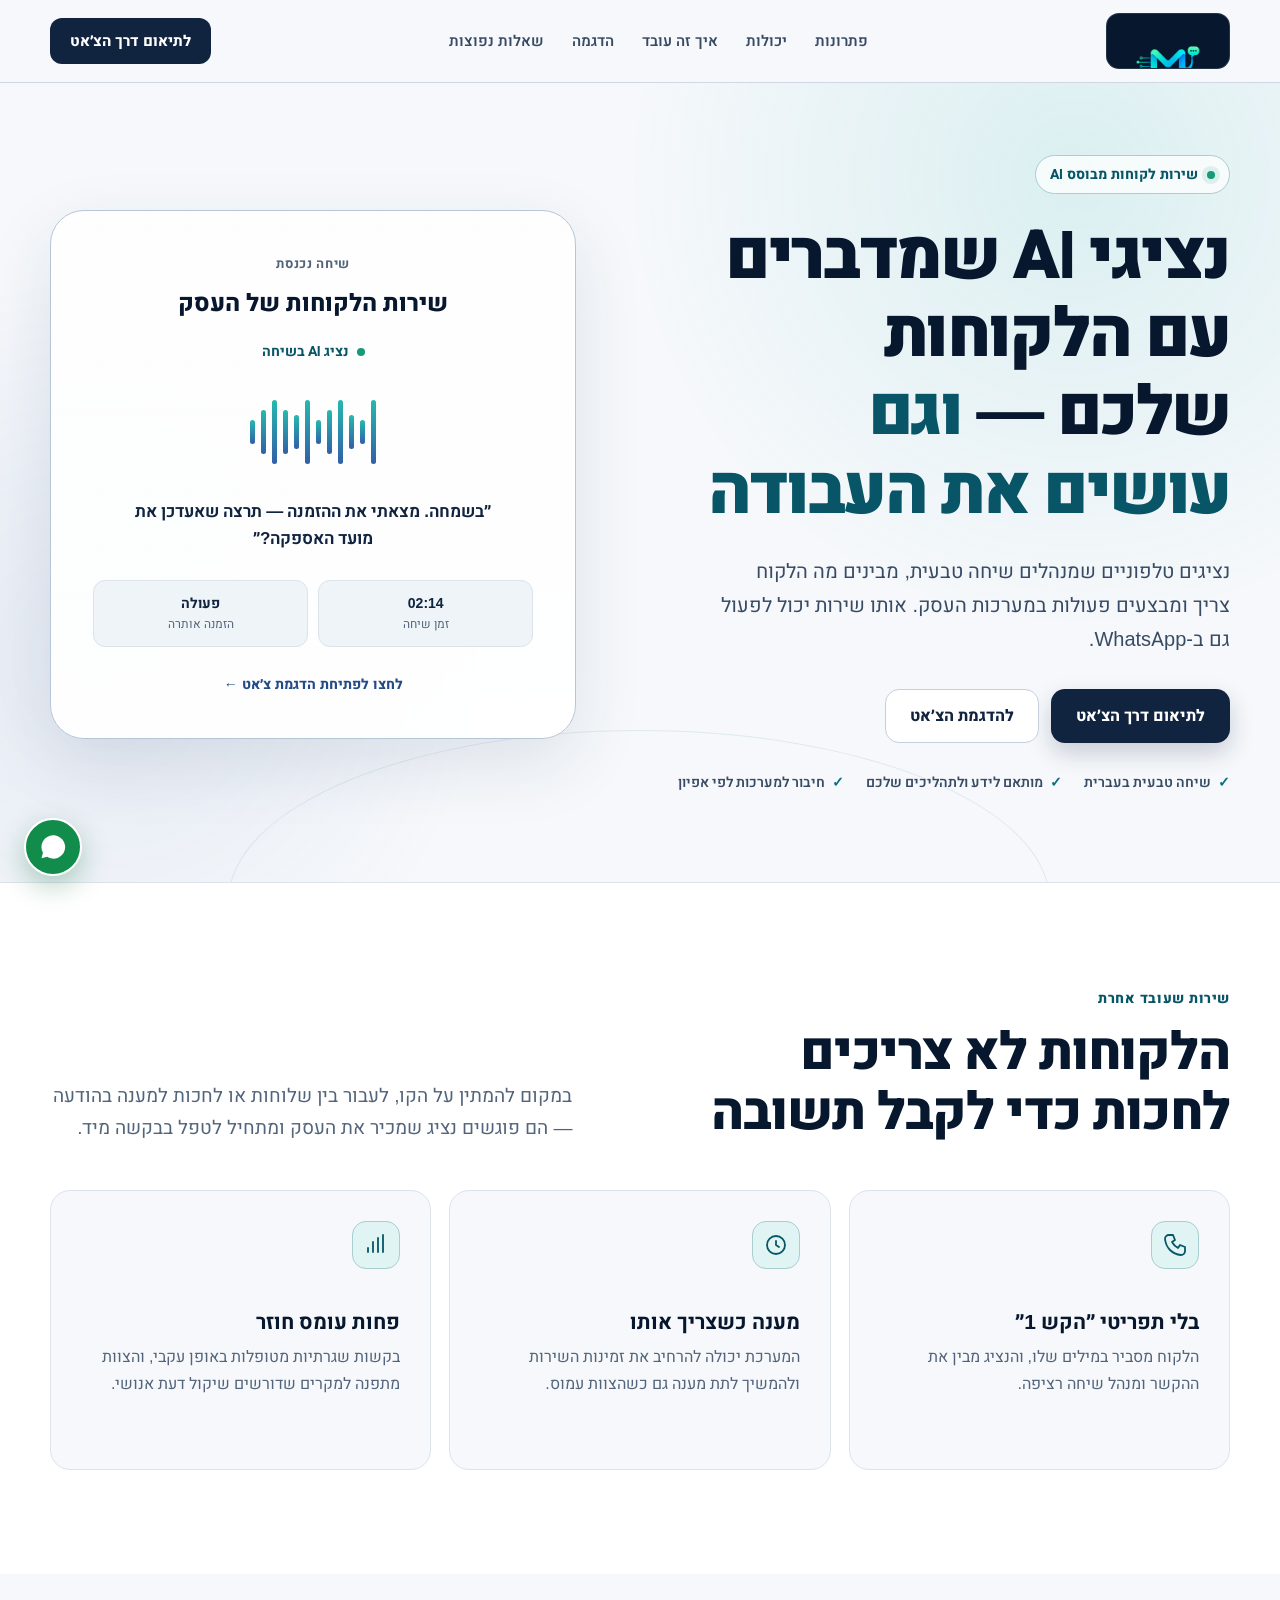
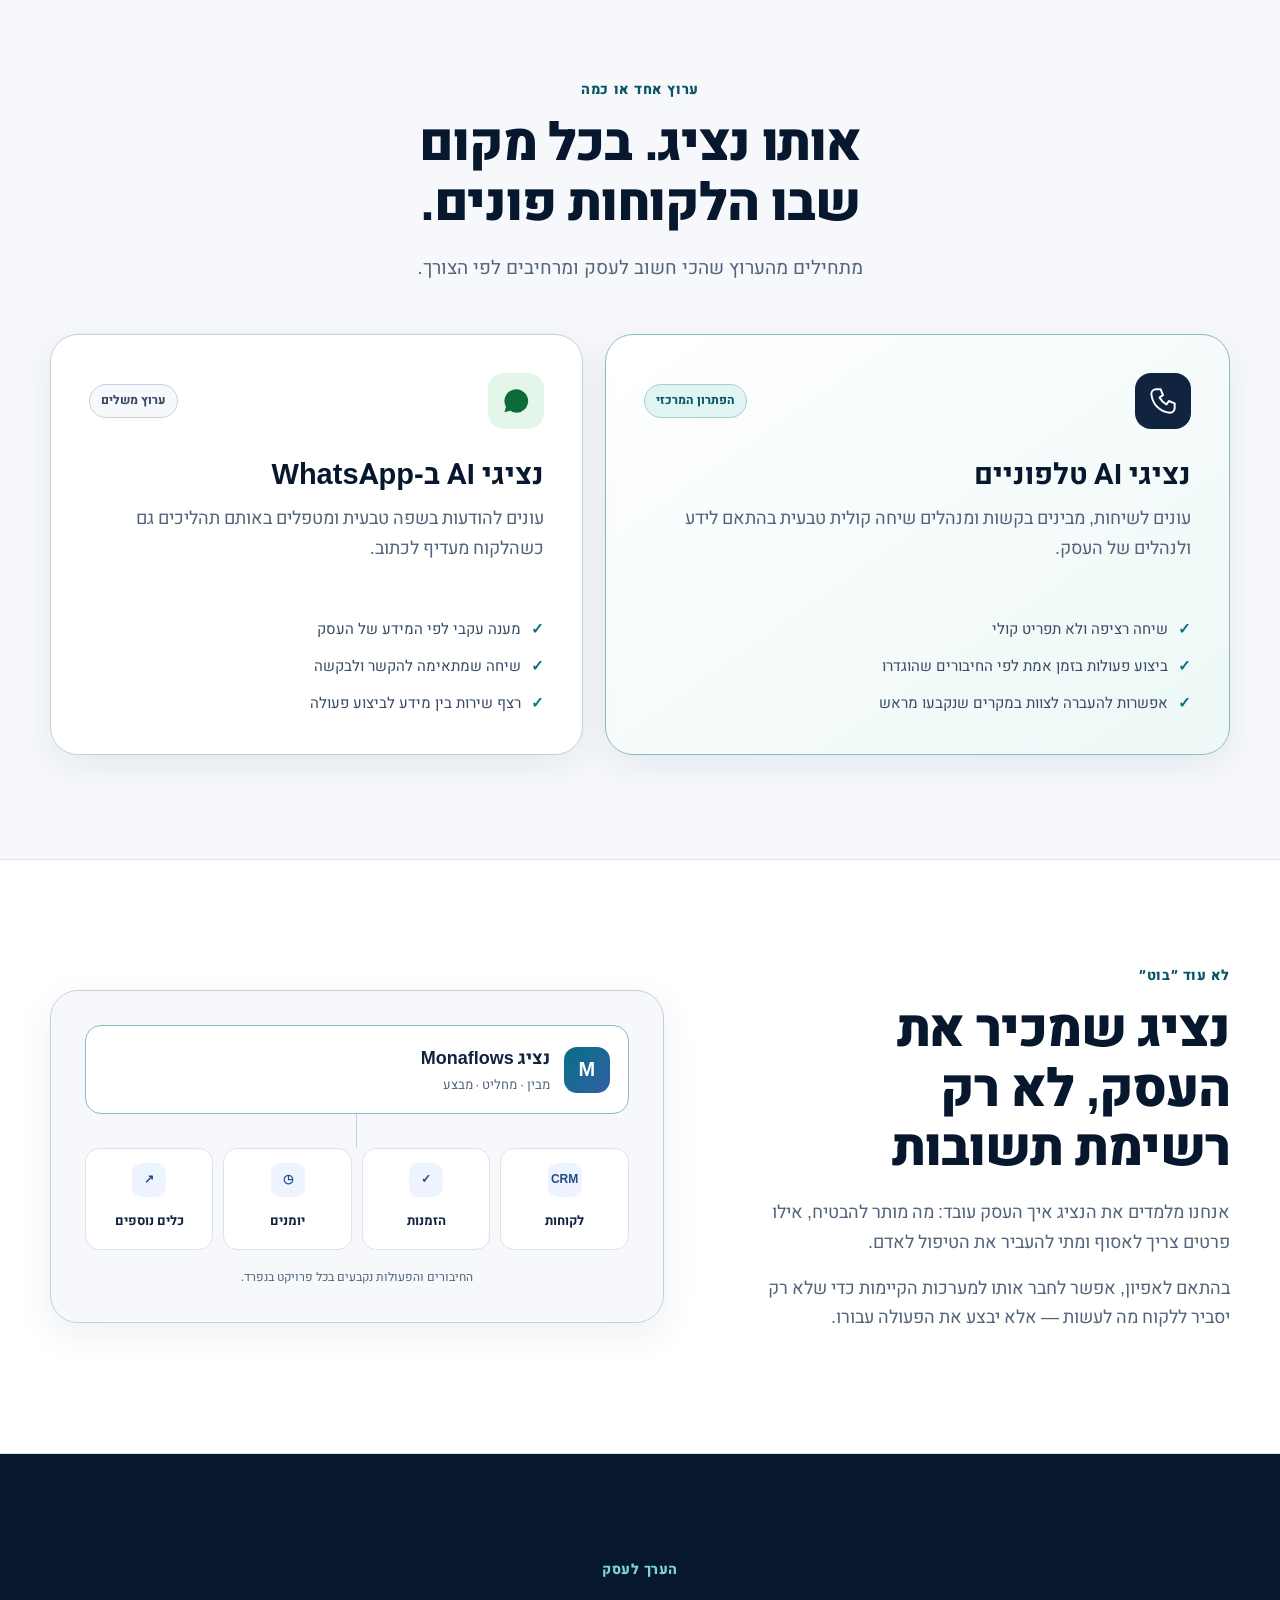
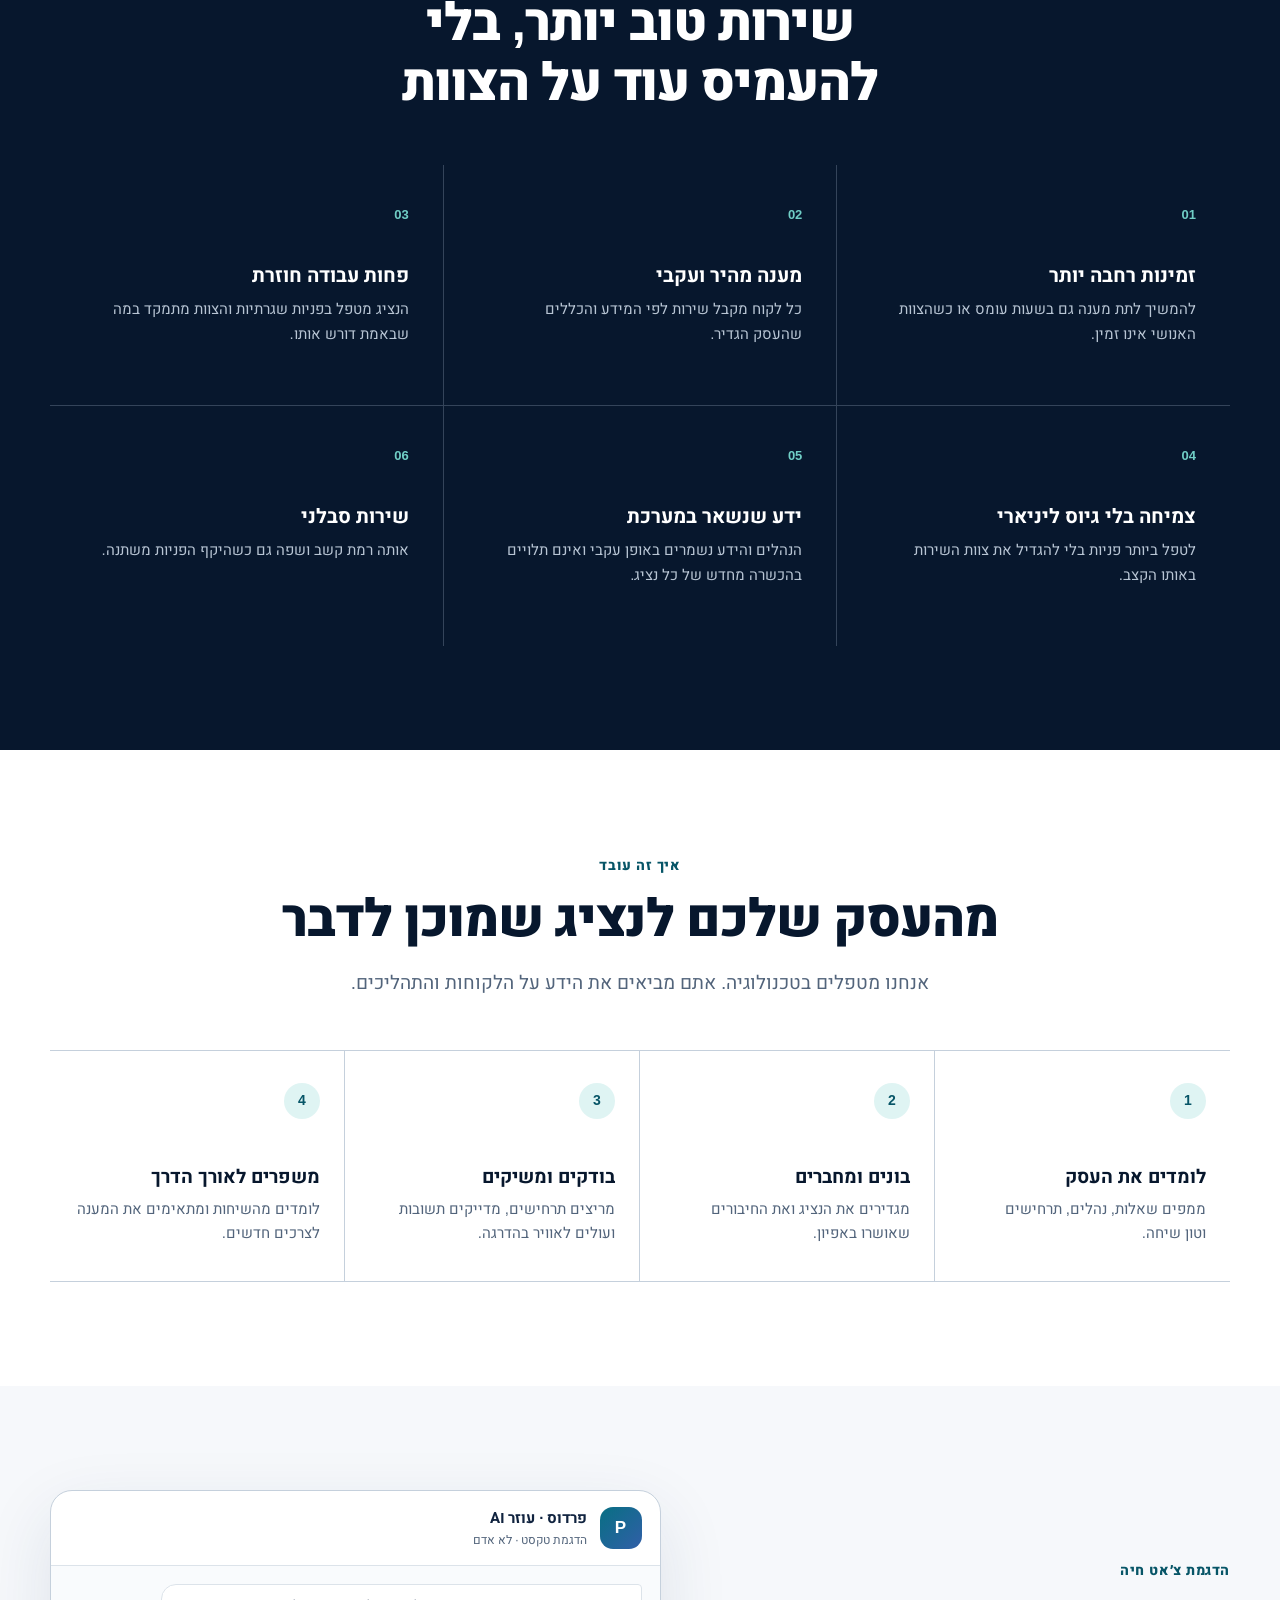
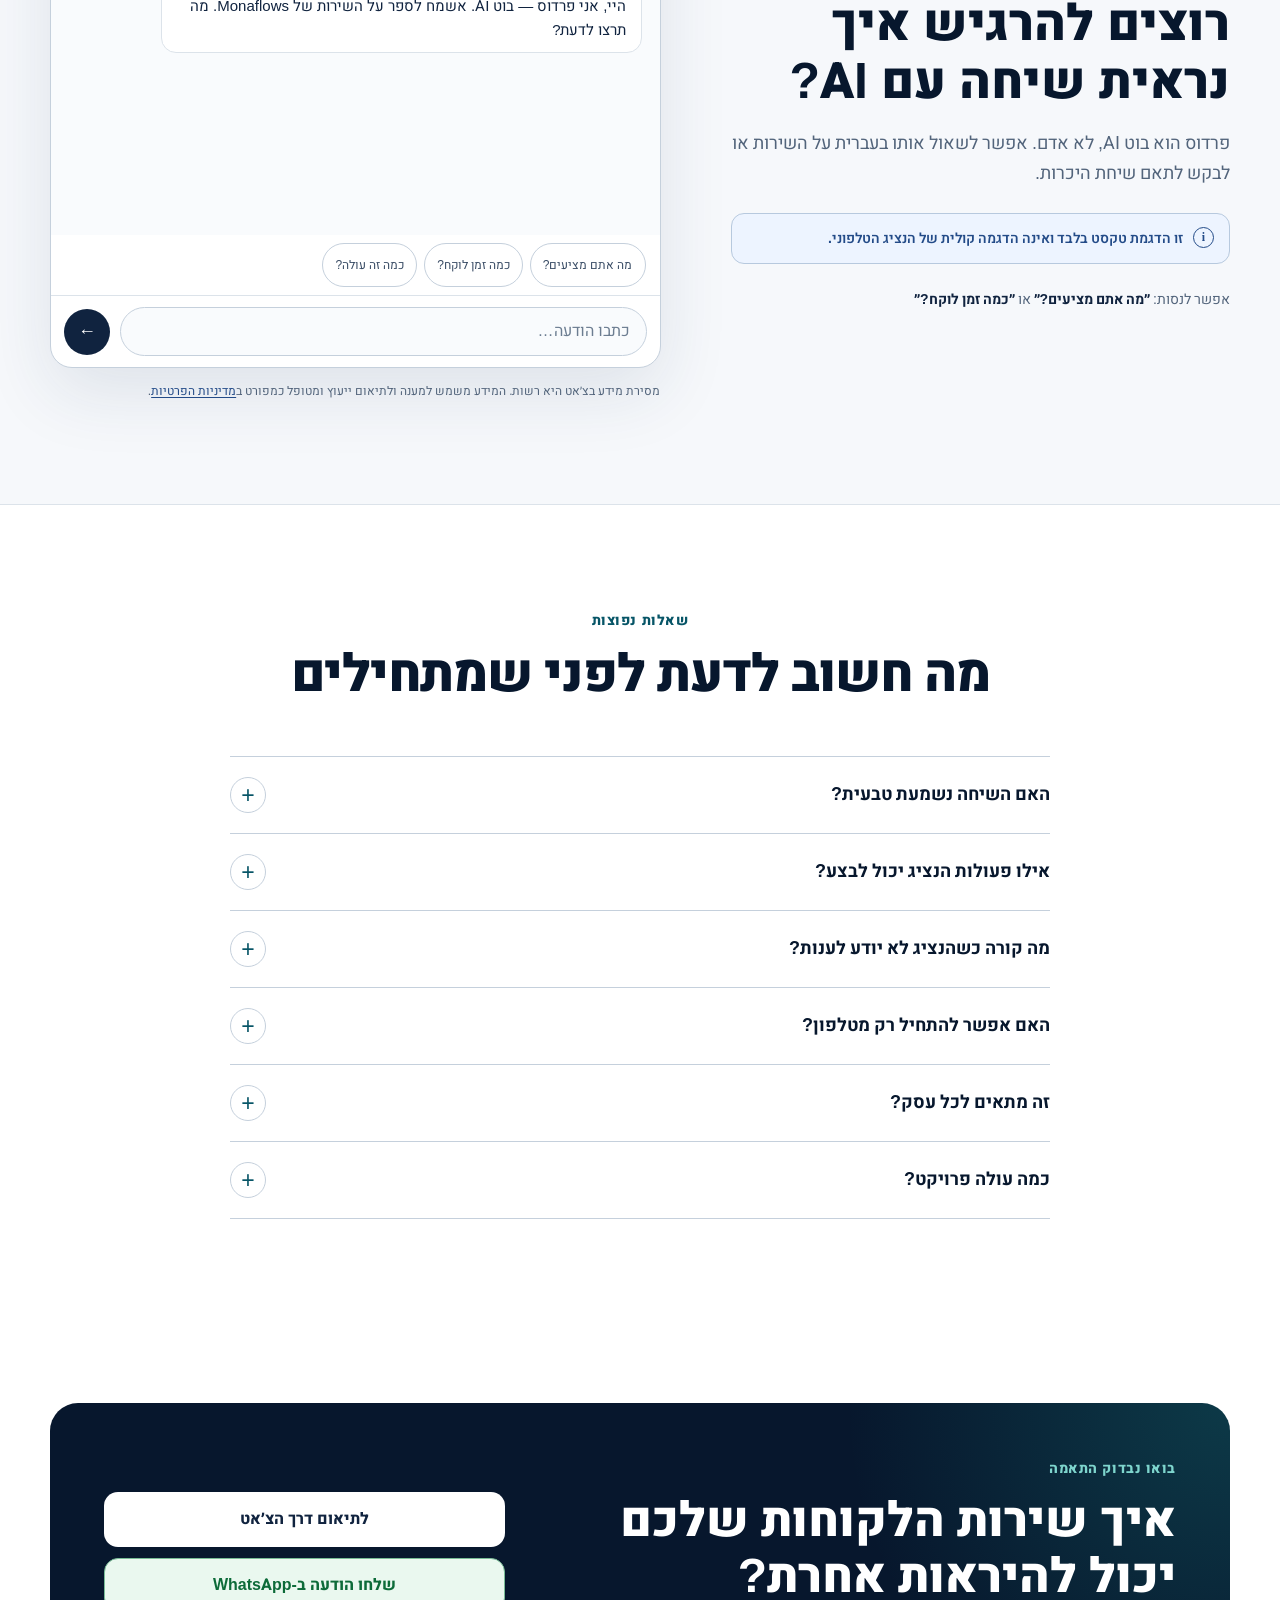
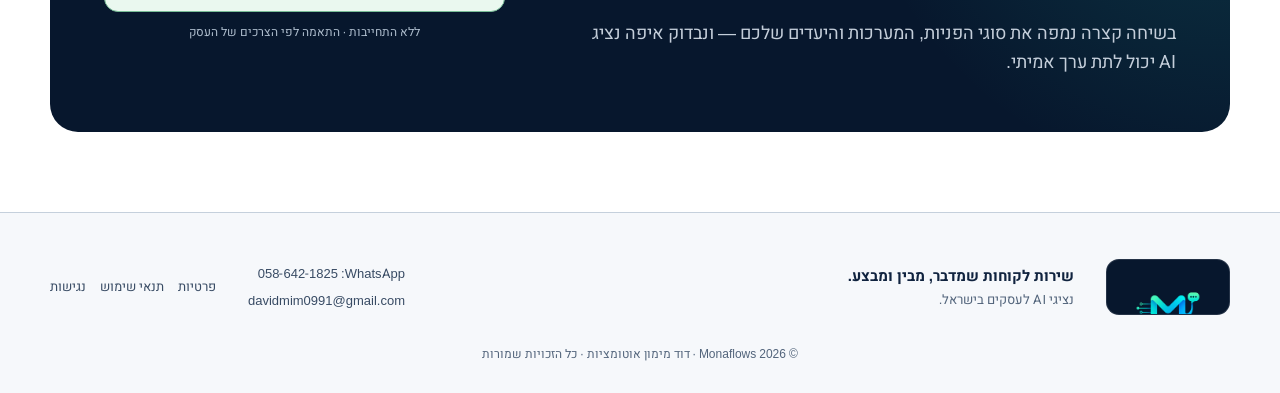
==== index.html @ ddf43577 "Require explicit chat submission for booking Co-authored-by: davidmim0991-source <davidmim0991-sourc" ====
<!DOCTYPE html>
<html lang="he" dir="rtl">
<head>
<meta charset="utf-8">
<meta name="viewport" content="width=device-width, initial-scale=1">
<title>Monaflows — נציגי שירות AI טלפוניים לעסקים</title>
<meta name="description" content="נציגי שירות AI שמנהלים שיחות טבעיות בטלפון וב‑WhatsApp, מכירים את העסק ויכולים לבצע פעולות במערכות שלו.">
<meta name="keywords" content="נציג AI טלפוני, שירות לקוחות AI, בינה מלאכותית לעסקים, אוטומציה טלפונית, WhatsApp, Monaflows">
<meta name="author" content="Monaflows">
<meta property="og:type" content="website">
<meta property="og:title" content="Monaflows · נציגי שירות AI טלפוניים">
<meta property="og:description" content="שירות לקוחות שמדבר, מבין ומבצע — בטלפון וב‑WhatsApp.">
<meta property="og:locale" content="he_IL">
<meta name="theme-color" content="#f6f8fb">
<link rel="icon" href="logo.png">
<link rel="stylesheet" href="site.css">
</head>
<body>
<a class="skip-link" href="#main">דילוג לתוכן הראשי</a>

<header class="site-header">
  <div class="wrap">
    <nav aria-label="ניווט ראשי">
      <a class="brand" href="#top" aria-label="Monaflows — עמוד הבית">
        <img class="logo" src="logo.png" alt="" width="64" height="64">
      </a>
      <div class="navlinks" id="navlinks">
        <a href="#channels">פתרונות</a>
        <a href="#capabilities">יכולות</a>
        <a href="#how">איך זה עובד</a>
        <a href="#demo">הדגמה</a>
        <a href="#faq">שאלות נפוצות</a>
      </div>
      <a class="header-cta" id="headerBookBtn" href="#demo">לתיאום דרך הצ׳אט</a>
      <button type="button" class="menu-btn" id="menuBtn" aria-expanded="false" aria-controls="navlinks" aria-label="פתיחת תפריט">
        <span aria-hidden="true"></span><span aria-hidden="true"></span><span aria-hidden="true"></span>
      </button>
    </nav>
  </div>
</header>

<main id="main" tabindex="-1">
  <section id="top" class="hero-section">
    <div class="wrap hero">
      <div class="hero-copy">
        <div class="eyebrow"><span class="status-dot" aria-hidden="true"></span> שירות לקוחות מבוסס AI</div>
        <h1>נציגי AI שמדברים עם הלקוחות שלכם — <span>וגם עושים את העבודה</span></h1>
        <p class="hero-lead">נציגים טלפוניים שמנהלים שיחה טבעית, מבינים מה הלקוח צריך ומבצעים פעולות במערכות העסק. אותו שירות יכול לפעול גם ב‑WhatsApp.</p>
        <div class="ctas">
          <a class="btn btn-primary" id="heroBookBtn" href="#demo">לתיאום דרך הצ׳אט</a>
          <a class="btn btn-secondary" href="#demo">להדגמת הצ׳אט</a>
        </div>
        <ul class="hero-points" aria-label="יתרונות מרכזיים">
          <li>שיחה טבעית בעברית</li>
          <li>מותאם לידע ולתהליכים שלכם</li>
          <li>חיבור למערכות לפי אפיון</li>
        </ul>
      </div>

      <button type="button" class="call-visual" id="heroChatMock" aria-haspopup="dialog" aria-controls="chatDialog">
        <span class="call-label">שיחה נכנסת</span>
        <span class="call-business">שירות הלקוחות של העסק</span>
        <span class="call-status"><i aria-hidden="true"></i> נציג AI בשיחה</span>
        <span class="waveform" aria-hidden="true">
          <i></i><i></i><i></i><i></i><i></i><i></i><i></i><i></i><i></i><i></i><i></i><i></i>
        </span>
        <span class="call-transcript">״בשמחה. מצאתי את ההזמנה — תרצה שאעדכן את מועד האספקה?״</span>
        <span class="call-meta">
          <span><b>02:14</b> זמן שיחה</span>
          <span><b>פעולה</b> הזמנה אותרה</span>
        </span>
        <span class="open-demo">לחצו לפתיחת הדגמת צ׳אט <span aria-hidden="true">←</span></span>
      </button>
    </div>
  </section>

  <section id="problem" class="section problem-section">
    <div class="wrap split-intro">
      <div>
        <p class="kicker">שירות שעובד אחרת</p>
        <h2>הלקוחות לא צריכים לחכות כדי לקבל תשובה</h2>
      </div>
      <p>במקום להמתין על הקו, לעבור בין שלוחות או לחכות למענה בהודעה — הם פוגשים נציג שמכיר את העסק ומתחיל לטפל בבקשה מיד.</p>
    </div>
    <div class="wrap problem-grid">
      <article class="problem-card">
        <span class="line-icon" aria-hidden="true">
          <svg viewBox="0 0 24 24"><path d="M6 2h4l2 5-3 2a15 15 0 0 0 6 6l2-3 5 2v4a4 4 0 0 1-4 4C9 21 3 15 2 6a4 4 0 0 1 4-4Z"/></svg>
        </span>
        <h3>בלי תפריטי ״הקש 1״</h3>
        <p>הלקוח מסביר במילים שלו, והנציג מבין את ההקשר ומנהל שיחה רציפה.</p>
      </article>
      <article class="problem-card">
        <span class="line-icon" aria-hidden="true">
          <svg viewBox="0 0 24 24"><path d="M12 8v4l3 2M21 12a9 9 0 1 1-9-9 9 9 0 0 1 9 9Z"/></svg>
        </span>
        <h3>מענה כשצריך אותו</h3>
        <p>המערכת יכולה להרחיב את זמינות השירות ולהמשיך לתת מענה גם כשהצוות עמוס.</p>
      </article>
      <article class="problem-card">
        <span class="line-icon" aria-hidden="true">
          <svg viewBox="0 0 24 24"><path d="M4 19v-4m5 4V9m5 10V5m5 14V2"/></svg>
        </span>
        <h3>פחות עומס חוזר</h3>
        <p>בקשות שגרתיות מטופלות באופן עקבי, והצוות מתפנה למקרים שדורשים שיקול דעת אנושי.</p>
      </article>
    </div>
  </section>

  <section id="channels" class="section channels-section">
    <div class="wrap">
      <div class="section-head">
        <p class="kicker">ערוץ אחד או כמה</p>
        <h2>אותו נציג. בכל מקום שבו הלקוחות פונים.</h2>
        <p>מתחילים מהערוץ שהכי חשוב לעסק ומרחיבים לפי הצורך.</p>
      </div>
      <div class="channel-grid">
        <article class="channel-card channel-primary">
          <div class="channel-top">
            <span class="channel-icon" aria-hidden="true">
              <svg viewBox="0 0 24 24"><path d="M6 2h4l2 5-3 2a15 15 0 0 0 6 6l2-3 5 2v4a4 4 0 0 1-4 4C9 21 3 15 2 6a4 4 0 0 1 4-4Z"/></svg>
            </span>
            <span class="tag">הפתרון המרכזי</span>
          </div>
          <h3>נציגי AI טלפוניים</h3>
          <p>עונים לשיחות, מבינים בקשות ומנהלים שיחה קולית טבעית בהתאם לידע ולנהלים של העסק.</p>
          <ul class="check-list">
            <li>שיחה רציפה ולא תפריט קולי</li>
            <li>ביצוע פעולות בזמן אמת לפי החיבורים שהוגדרו</li>
            <li>אפשרות להעברה לצוות במקרים שנקבעו מראש</li>
          </ul>
        </article>
        <article class="channel-card">
          <div class="channel-top">
            <span class="channel-icon wa-icon" aria-hidden="true">
              <svg viewBox="0 0 24 24"><path d="M17.5 14.4c-.3-.1-1.7-.9-2-1-.3-.1-.5-.1-.6.1-.2.3-.7 1-.9 1.1-.2.2-.3.2-.6.1-.3-.1-1.2-.5-2.3-1.4-.9-.8-1.4-1.7-1.6-2-.2-.3 0-.4.1-.6.1-.1.3-.3.4-.5.1-.2.2-.3.3-.5.1-.2 0-.4 0-.5 0-.1-.6-1.5-.9-2-.2-.5-.4-.4-.6-.4h-.5c-.2 0-.5.1-.7.3-.2.3-.9.9-.9 2.2s.9 2.5 1.1 2.7c.1.2 1.8 2.7 4.3 3.8 1.6.7 2.2.7 3 .6.5-.1 1.7-.7 1.9-1.3.2-.7.2-1.2.2-1.3-.1-.1-.3-.2-.6-.3zM12 2a10 10 0 0 0-8.6 15l-1.3 4.7 4.9-1.3A10 10 0 1 0 12 2Z"/></svg>
            </span>
            <span class="tag tag-soft">ערוץ משלים</span>
          </div>
          <h3>נציגי AI ב‑WhatsApp</h3>
          <p>עונים להודעות בשפה טבעית ומטפלים באותם תהליכים גם כשהלקוח מעדיף לכתוב.</p>
          <ul class="check-list">
            <li>מענה עקבי לפי המידע של העסק</li>
            <li>שיחה שמתאימה להקשר ולבקשה</li>
            <li>רצף שירות בין מידע לביצוע פעולה</li>
          </ul>
        </article>
      </div>
    </div>
  </section>

  <section id="capabilities" class="section capabilities-section">
    <div class="wrap capabilities">
      <div class="capability-copy">
        <p class="kicker">לא עוד ״בוט״</p>
        <h2>נציג שמכיר את העסק, לא רק רשימת תשובות</h2>
        <p>אנחנו מלמדים את הנציג איך העסק עובד: מה מותר להבטיח, אילו פרטים צריך לאסוף ומתי להעביר את הטיפול לאדם.</p>
        <p>בהתאם לאפיון, אפשר לחבר אותו למערכות הקיימות כדי שלא רק יסביר ללקוח מה לעשות — אלא יבצע את הפעולה עבורו.</p>
      </div>
      <figure class="system-map">
        <div class="agent-node">
          <span class="node-mark" aria-hidden="true">M</span>
          <div><b>נציג Monaflows</b><small>מבין · מחליט · מבצע</small></div>
        </div>
        <div class="connector" aria-hidden="true"></div>
        <div class="system-nodes">
          <div><span aria-hidden="true">CRM</span><b>לקוחות</b></div>
          <div><span aria-hidden="true">✓</span><b>הזמנות</b></div>
          <div><span aria-hidden="true">◷</span><b>יומנים</b></div>
          <div><span aria-hidden="true">↗</span><b>כלים נוספים</b></div>
        </div>
        <figcaption>החיבורים והפעולות נקבעים בכל פרויקט בנפרד.</figcaption>
      </figure>
    </div>
  </section>

  <section id="benefits" class="section benefits-section">
    <div class="wrap">
      <div class="section-head">
        <p class="kicker">הערך לעסק</p>
        <h2>שירות טוב יותר, בלי להעמיס עוד על הצוות</h2>
      </div>
      <div class="benefit-grid">
        <article><span>01</span><h3>זמינות רחבה יותר</h3><p>להמשיך לתת מענה גם בשעות עומס או כשהצוות האנושי אינו זמין.</p></article>
        <article><span>02</span><h3>מענה מהיר ועקבי</h3><p>כל לקוח מקבל שירות לפי המידע והכללים שהעסק הגדיר.</p></article>
        <article><span>03</span><h3>פחות עבודה חוזרת</h3><p>הנציג מטפל בפניות שגרתיות והצוות מתמקד במה שבאמת דורש אותו.</p></article>
        <article><span>04</span><h3>צמיחה בלי גיוס ליניארי</h3><p>לטפל ביותר פניות בלי להגדיל את צוות השירות באותו הקצב.</p></article>
        <article><span>05</span><h3>ידע שנשאר במערכת</h3><p>הנהלים והידע נשמרים באופן עקבי ואינם תלויים בהכשרה מחדש של כל נציג.</p></article>
        <article><span>06</span><h3>שירות סבלני</h3><p>אותה רמת קשב ושפה גם כשהיקף הפניות משתנה.</p></article>
      </div>
    </div>
  </section>

  <section id="how" class="section how-section">
    <div class="wrap">
      <div class="section-head">
        <p class="kicker">איך זה עובד</p>
        <h2>מהעסק שלכם לנציג שמוכן לדבר</h2>
        <p>אנחנו מטפלים בטכנולוגיה. אתם מביאים את הידע על הלקוחות והתהליכים.</p>
      </div>
      <ol class="steps">
        <li>
          <span class="step-number">1</span>
          <div><h3>לומדים את העסק</h3><p>ממפים שאלות, נהלים, תרחישים וטון שיחה.</p></div>
        </li>
        <li>
          <span class="step-number">2</span>
          <div><h3>בונים ומחברים</h3><p>מגדירים את הנציג ואת החיבורים שאושרו באפיון.</p></div>
        </li>
        <li>
          <span class="step-number">3</span>
          <div><h3>בודקים ומשיקים</h3><p>מריצים תרחישים, מדייקים תשובות ועולים לאוויר בהדרגה.</p></div>
        </li>
        <li>
          <span class="step-number">4</span>
          <div><h3>משפרים לאורך הדרך</h3><p>לומדים מהשיחות ומתאימים את המענה לצרכים חדשים.</p></div>
        </li>
      </ol>
    </div>
  </section>

  <section id="demo" class="section demo-section">
    <div class="wrap demo-wrap">
      <div class="demo-copy">
        <p class="kicker">הדגמת צ׳אט חיה</p>
        <h2>רוצים להרגיש איך נראית שיחה עם AI?</h2>
        <p>פרדוס הוא בוט AI, לא אדם. אפשר לשאול אותו בעברית על השירות או לבקש לתאם שיחת היכרות.</p>
        <div class="demo-disclosure"><span aria-hidden="true">i</span> זו הדגמת טקסט בלבד ואינה הדגמה קולית של הנציג הטלפוני.</div>
        <p class="try-hint">אפשר לנסות: <b>״מה אתם מציעים?״</b> או <b>״כמה זמן לוקח?״</b></p>
      </div>
      <div>
        <div id="demoHost">
          <div id="demoBox">
            <div class="dh">
              <div class="cm-av" aria-hidden="true">P</div>
              <div><b>פרדוס · עוזר AI</b><span>הדגמת טקסט · לא אדם</span></div>
            </div>
            <div id="demoMsgs" role="log" aria-live="polite" aria-relevant="additions">
              <div class="di">היי, אני פרדוס — בוט AI. אשמח לספר על השירות של Monaflows. מה תרצו לדעת?</div>
            </div>
            <div class="dquick" id="dquick">
              <button type="button" data-q="מה אתם מציעים?">מה אתם מציעים?</button>
              <button type="button" data-q="כמה זמן לוקח להקים בוט?">כמה זמן לוקח?</button>
              <button type="button" data-q="כמה זה עולה?">כמה זה עולה?</button>
            </div>
            <form id="demoForm" autocomplete="off">
              <label class="visually-hidden" for="demoInput">הודעה לבוט ההדגמה</label>
              <input id="demoInput" name="message" type="text" maxlength="4000" placeholder="כתבו הודעה…" autocomplete="off">
              <button type="submit" aria-label="שליחת ההודעה"><span aria-hidden="true">←</span></button>
            </form>
          </div>
        </div>
        <p class="chat-notice">מסירת מידע בצ׳אט היא רשות. המידע משמש למענה ולתיאום ייעוץ ומטופל כמפורט ב<a href="privacy.html">מדיניות הפרטיות</a>.</p>
      </div>
    </div>
  </section>

  <section id="faq" class="section faq-section">
    <div class="wrap">
      <div class="section-head">
        <p class="kicker">שאלות נפוצות</p>
        <h2>מה חשוב לדעת לפני שמתחילים</h2>
      </div>
      <div class="faq">
        <details class="qa"><summary>האם השיחה נשמעת טבעית?</summary><div class="answer">הנציג נועד לנהל שיחה רציפה בשפה טבעית ולהגיב למה שהלקוח אומר, ללא תפריטי הקשות. איכות התוצאה תלויה בתרחיש, בידע ובתשתיות שיוגדרו בפרויקט.</div></details>
        <details class="qa"><summary>אילו פעולות הנציג יכול לבצע?</summary><div class="answer">אפשר להגדיר פעולות כמו איתור מידע, עדכון בקשה או תיאום ביומן. כל פעולה וחיבור למערכת נבחנים ומאושרים כחלק מהאפיון.</div></details>
        <details class="qa"><summary>מה קורה כשהנציג לא יודע לענות?</summary><div class="answer">מגדירים מראש גבולות, הודעות בטוחות ותרחישים שבהם השיחה מועברת או מסומנת להמשך טיפול אנושי, בהתאם ליכולות שסוכמו.</div></details>
        <details class="qa"><summary>האם אפשר להתחיל רק מטלפון?</summary><div class="answer">כן. אפשר להתחיל בנציג טלפוני ולהוסיף WhatsApp או ערוצים נוספים בהמשך, לפי הצורך והמערכות של העסק.</div></details>
        <details class="qa"><summary>זה מתאים לכל עסק?</summary><div class="answer">הפתרון מתאים במיוחד לעסקים עם נפח פניות ותהליכים שחוזרים על עצמם. שיחת האפיון נועדה לבדוק אם יש התאמה אמיתית לפני שמתחילים.</div></details>
        <details class="qa"><summary>כמה עולה פרויקט?</summary><div class="answer">המחיר תלוי בהיקף השיחות, במורכבות התהליכים ובחיבורים הנדרשים. לאחר שיחת היכרות קצרה אפשר להציע היקף ומחיר מותאמים.</div></details>
      </div>
    </div>
  </section>

  <section id="contact" class="section contact-section">
    <div class="wrap final">
      <div>
        <p class="kicker">בואו נבדוק התאמה</p>
        <h2>איך שירות הלקוחות שלכם יכול להיראות אחרת?</h2>
        <p>בשיחה קצרה נמפה את סוגי הפניות, המערכות והיעדים שלכם — ונבדוק איפה נציג AI יכול לתת ערך אמיתי.</p>
      </div>
      <div class="final-actions">
        <a class="btn btn-light" id="bookBtn" href="#demo">לתיאום דרך הצ׳אט</a>
        <a class="btn btn-wa" id="waFinal" href="https://wa.me/972586421825" target="_blank" rel="noopener">שלחו הודעה ב‑WhatsApp</a>
        <small>ללא התחייבות · התאמה לפי הצרכים של העסק</small>
      </div>
    </div>
  </section>
</main>

<footer>
  <div class="wrap foot">
    <a class="brand" href="#top" aria-label="Monaflows — עמוד הבית">
      <img class="logo" src="logo.png" alt="" width="64" height="64">
    </a>
    <div class="footer-summary">
      <b>שירות לקוחות שמדבר, מבין ומבצע.</b>
      <span>נציגי AI לעסקים בישראל.</span>
    </div>
    <div class="contact">
      <a id="waFooter" href="https://wa.me/972586421825" target="_blank" rel="noopener">WhatsApp: <bdi dir="ltr">058-642-1825</bdi></a>
      <a href="mailto:davidmim0991@gmail.com"><bdi dir="ltr">davidmim0991@gmail.com</bdi></a>
    </div>
    <div class="legal">
      <a href="privacy.html">פרטיות</a>
      <a href="terms.html">תנאי שימוש</a>
      <a href="accessibility.html">נגישות</a>
    </div>
  </div>
  <div class="wrap copyright">© 2026 Monaflows · דוד מימון אוטומציות · כל הזכויות שמורות</div>
</footer>

<a class="wa-float" id="waFloat" href="https://wa.me/972586421825" target="_blank" rel="noopener" aria-label="שליחת הודעה ב‑WhatsApp">
  <svg viewBox="0 0 24 24" aria-hidden="true"><path d="M17.5 14.4c-.3-.1-1.7-.9-2-1-.3-.1-.5-.1-.6.1-.2.3-.7 1-.9 1.1-.2.2-.3.2-.6.1-.3-.1-1.2-.5-2.3-1.4-.9-.8-1.4-1.7-1.6-2-.2-.3 0-.4.1-.6.1-.1.3-.3.4-.5.1-.2.2-.3.3-.5.1-.2 0-.4 0-.5 0-.1-.6-1.5-.9-2-.2-.5-.4-.4-.6-.4h-.5c-.2 0-.5.1-.7.3-.2.3-.9.9-.9 2.2s.9 2.5 1.1 2.7c.1.2 1.8 2.7 4.3 3.8 1.6.7 2.2.7 3 .6.5-.1 1.7-.7 1.9-1.3.2-.7.2-1.2.2-1.3-.1-.1-.3-.2-.6-.3zM12 2a10 10 0 0 0-8.6 15l-1.3 4.7 4.9-1.3A10 10 0 1 0 12 2Z"/></svg>
</a>

<dialog id="chatDialog" closedby="any" aria-labelledby="chatDialogTitle">
  <form method="dialog">
    <button type="submit" class="close-overlay" aria-label="סגירת הצ׳אט">×</button>
  </form>
  <h2 id="chatDialogTitle" class="visually-hidden">הדגמת צ׳אט עם בוט AI</h2>
</dialog>

<script>
const CONFIG = {
  API_BASE: "https://site--chatbotdemo--w9bgl48jpc64.code.run",
  WHATSAPP: "972586421825",
  WHATSAPP_MSG: "היי דוד, ראיתי את האתר ואשמח לשמוע על נציגי ה-AI הטלפוניים של Monaflows"
};

(function(){
  const nav = document.getElementById("navlinks");
  const menuBtn = document.getElementById("menuBtn");
  function setMenu(open){
    nav.classList.toggle("open", open);
    menuBtn.setAttribute("aria-expanded", open ? "true" : "false");
    menuBtn.setAttribute("aria-label", open ? "סגירת תפריט" : "פתיחת תפריט");
  }
  menuBtn.addEventListener("click", ()=>setMenu(!nav.classList.contains("open")));
  nav.querySelectorAll("a").forEach(a=>a.addEventListener("click", ()=>setMenu(false)));
  document.addEventListener("keydown", e=>{
    if(e.key==="Escape" && nav.classList.contains("open")) setMenu(false);
  });
})();

(function(){
  const dialog = document.getElementById("chatDialog");
  const host = document.getElementById("demoHost");
  const box = document.getElementById("demoBox");
  const mock = document.getElementById("heroChatMock");
  function openChat(){
    dialog.appendChild(box);
    if(typeof dialog.showModal === "function") dialog.showModal();
    else dialog.setAttribute("open","");
    document.getElementById("demoInput").focus();
  }
  dialog.addEventListener("close", ()=>{ if(box.parentNode!==host) host.appendChild(box); });
  mock.addEventListener("click", openChat);
  if (!("closedBy" in HTMLDialogElement.prototype)) {
    dialog.addEventListener("click", event=>{
      if(event.target!==dialog) return;
      const rect=dialog.getBoundingClientRect();
      const inside=rect.top<=event.clientY&&event.clientY<=rect.bottom&&rect.left<=event.clientX&&event.clientX<=rect.right;
      if(!inside&&dialog.open) dialog.close();
    });
  }
})();

(function(){
  function wire(){
    const wa=`https://wa.me/${CONFIG.WHATSAPP}?text=${encodeURIComponent(CONFIG.WHATSAPP_MSG)}`;
    ["waFinal","waFloat","waFooter"].forEach(id=>{
      const el=document.getElementById(id); if(el) el.href=wa;
    });
    ["bookBtn","heroBookBtn","headerBookBtn"].forEach(id=>{
      const button=document.getElementById(id);
      if(button) button.addEventListener("click", event=>{
        event.preventDefault();
        if(window.bookViaBot) window.bookViaBot();
      });
    });
  }
  fetch(`${CONFIG.API_BASE}/api/config`).then(response=>response.json())
    .then(config=>{ if(config&&config.whatsapp) CONFIG.WHATSAPP=config.whatsapp; })
    .catch(()=>{})
    .finally(wire);
})();

fetch(`${CONFIG.API_BASE}/api/health`).catch(()=>{});

(function(){
  const msgs=document.getElementById("demoMsgs");
  const form=document.getElementById("demoForm");
  const input=document.getElementById("demoInput");
  const quick=document.getElementById("dquick");
  let sessionId=null;
  let busy=false;

  function add(text,who){
    const message=document.createElement("div");
    message.className=who==="me"?"do":"di";
    message.textContent=text;
    msgs.appendChild(message);
    msgs.scrollTop=msgs.scrollHeight;
    return message;
  }
  function typing(){
    const indicator=document.createElement("div");
    indicator.className="dtyping";
    indicator.setAttribute("aria-hidden","true");
    indicator.innerHTML="<span></span><span></span><span></span>";
    msgs.appendChild(indicator);
    msgs.scrollTop=msgs.scrollHeight;
    return indicator;
  }
  async function postChat(text,timeoutMs){
    const controller=new AbortController();
    const timeout=setTimeout(()=>controller.abort(),timeoutMs);
    try{
      const response=await fetch(`${CONFIG.API_BASE}/api/chat`,{
        method:"POST",
        headers:{"Content-Type":"application/json"},
        body:JSON.stringify({message:text.slice(0,4000),session_id:sessionId}),
        signal:controller.signal
      });
      if(!response.ok) throw new Error(`http ${response.status}`);
      return await response.json();
    } finally {
      clearTimeout(timeout);
    }
  }
  async function send(text){
    if(busy||!text.trim()) return;
    busy=true;
    form.setAttribute("aria-busy","true");
    input.value="";
    if(quick) quick.hidden=true;
    add(text,"me");
    const indicator=typing();
    let data=null;
    for(let attempt=1;attempt<=2&&!data;attempt++){
      try{
        data=await postChat(text,60000);
      }catch(error){
        if(attempt===2){
          indicator.remove();
          add("שרת ההדגמה לא זמין כרגע. אפשר לנסות שוב או לשלוח הודעה ב‑WhatsApp.","bot");
          busy=false;
          form.removeAttribute("aria-busy");
          input.focus();
          return;
        }
        await new Promise(resolve=>setTimeout(resolve,2000));
      }
    }
    sessionId=data.session_id||sessionId;
    indicator.remove();
    const reduce=window.matchMedia("(prefers-reduced-motion: reduce)").matches;
    const parts=(data.response||"…").split(/\s*\|\|\|\s*/);
    parts.forEach((part,index)=>setTimeout(()=>add(part,"bot"),reduce?0:index*800));
    busy=false;
    form.removeAttribute("aria-busy");
    input.focus();
  }
  form.addEventListener("submit",event=>{
    event.preventDefault();
    send(input.value);
  });
  if(quick) quick.addEventListener("click",event=>{
    const button=event.target.closest("button");
    if(button) send(button.dataset.q);
  });
  input.addEventListener("focus",()=>setTimeout(()=>msgs.scrollTop=msgs.scrollHeight,400));
  window.bookViaBot=function(){
    document.getElementById("demo")?.scrollIntoView({
      behavior:window.matchMedia("(prefers-reduced-motion: reduce)").matches?"auto":"smooth",
      block:"start"
    });
    setTimeout(()=>document.getElementById("demoInput")?.focus(),500);
  };
})();
</script>
</body>
</html>
---- site.css ----
@font-face{
  font-family:"Heebo";
  src:url("fonts/heebo-vf.woff2") format("woff2");
  font-weight:300 900;
  font-style:normal;
  font-display:swap;
}

:root{
  color-scheme:light;
  --bg:#f6f8fb;
  --surface:#ffffff;
  --surface-soft:#eef4f7;
  --surface-blue:#edf4ff;
  --ink:#10233f;
  --ink-strong:#07172d;
  --muted:#52647b;
  --muted-strong:#384b64;
  --primary:#086f83;
  --primary-dark:#075567;
  --primary-soft:#dff4f3;
  --blue:#315fa8;
  --blue-dark:#234b88;
  --wa:#128c4b;
  --wa-dark:#0d6b39;
  --line:#c5d0dc;
  --line-soft:#dce3ea;
  --shadow:0 24px 70px rgba(26,55,88,.11);
  --shadow-soft:0 12px 36px rgba(26,55,88,.08);
  --radius-lg:28px;
  --radius:20px;
  --radius-sm:14px;
  --maxw:1180px;
}

*{box-sizing:border-box;margin:0;padding:0}
html{scroll-behavior:smooth;scroll-padding-top:96px}
body{
  min-width:320px;
  overflow-x:hidden;
  background:var(--bg);
  color:var(--ink);
  font-family:"Heebo",Arial,sans-serif;
  font-size:18px;
  line-height:1.65;
  -webkit-font-smoothing:antialiased;
}
a{color:inherit;text-decoration:none}
button,input{font:inherit}
button{color:inherit}
svg{display:block;width:100%;height:100%;fill:none;stroke:currentColor;stroke-linecap:round;stroke-linejoin:round;stroke-width:1.8}
p{color:var(--muted);text-wrap:pretty}
h1,h2,h3{color:var(--ink-strong);line-height:1.15;text-wrap:balance}
:where(a,button,input,summary):focus-visible{
  outline:3px solid #087d93;
  outline-offset:4px;
}
.wrap{width:min(100% - 48px,var(--maxw));margin-inline:auto}
.visually-hidden{
  position:absolute;
  width:1px;
  height:1px;
  padding:0;
  margin:-1px;
  overflow:hidden;
  clip:rect(0,0,0,0);
  white-space:nowrap;
  border:0;
}
.skip-link{
  position:fixed;
  inset-block-start:12px;
  inset-inline-start:-999px;
  z-index:200;
  border-radius:10px;
  background:var(--ink);
  color:#fff;
  padding:10px 16px;
  font-weight:700;
}
.skip-link:focus{inset-inline-start:12px}

/* Header */
.site-header{
  position:sticky;
  inset-block-start:0;
  z-index:50;
  border-block-end:1px solid rgba(197,208,220,.8);
  background:rgba(246,248,251,.92);
  backdrop-filter:blur(16px);
}
nav{
  min-height:82px;
  display:grid;
  grid-template-columns:auto 1fr auto;
  align-items:center;
  gap:34px;
}
.brand{
  display:grid;
  place-items:center;
  width:124px;
  height:56px;
  overflow:hidden;
  border:1px solid rgba(255,255,255,.12);
  border-radius:13px;
  background:var(--ink-strong);
}
.logo{
  width:118px;
  height:118px;
  max-width:none;
  object-fit:contain;
}
.navlinks{
  display:flex;
  align-items:center;
  justify-content:center;
  gap:28px;
  color:var(--muted-strong);
  font-size:15px;
  font-weight:600;
}
.navlinks a{padding-block:12px}
.navlinks a:hover{color:var(--primary-dark)}
.header-cta{
  min-height:46px;
  display:inline-flex;
  align-items:center;
  justify-content:center;
  border-radius:12px;
  background:var(--ink);
  color:#fff;
  padding:10px 20px;
  font-size:15px;
  font-weight:750;
  transition:background .2s,transform .2s;
}
.header-cta:hover{background:var(--primary-dark);transform:translateY(-1px)}
.menu-btn{
  display:none;
  width:48px;
  height:48px;
  border:1px solid var(--line);
  border-radius:12px;
  background:var(--surface);
  cursor:pointer;
}
.menu-btn span{
  display:block;
  width:21px;
  height:2px;
  margin:5px auto;
  border-radius:2px;
  background:var(--ink);
}

/* Shared */
.section{padding-block:104px}
.section-head{
  max-width:720px;
  margin:0 auto 50px;
  text-align:center;
}
.section-head h2,.split-intro h2,.capability-copy h2{
  margin-block-end:18px;
  font-size:clamp(34px,4.2vw,52px);
  font-weight:850;
  letter-spacing:-.02em;
}
.section-head>p:last-child{font-size:19px}
.kicker{
  margin-block-end:14px;
  color:var(--primary-dark);
  font-size:14px;
  font-weight:800;
  letter-spacing:.04em;
}
.btn{
  min-height:54px;
  display:inline-flex;
  align-items:center;
  justify-content:center;
  border:1px solid transparent;
  border-radius:14px;
  padding:13px 24px;
  font-size:16px;
  font-weight:750;
  transition:transform .2s,box-shadow .2s,background .2s,border-color .2s;
}
.btn:hover{transform:translateY(-2px)}
.btn-primary{
  background:var(--ink);
  color:#fff;
  box-shadow:0 10px 24px rgba(16,35,63,.2);
}
.btn-primary:hover{background:var(--primary-dark);box-shadow:0 13px 30px rgba(8,111,131,.22)}
.btn-secondary{
  border-color:var(--line);
  background:var(--surface);
  color:var(--ink);
}
.btn-secondary:hover{border-color:var(--primary);box-shadow:var(--shadow-soft)}
.btn-wa{
  border-color:#78bc96;
  background:#eaf8ef;
  color:var(--wa-dark);
}
.btn-wa:hover{border-color:var(--wa);background:#def3e6}
.btn-light{background:#fff;color:var(--ink)}
.btn-light:hover{box-shadow:0 12px 30px rgba(0,0,0,.16)}
.ctas{display:flex;flex-wrap:wrap;gap:12px}

/* Hero */
.hero-section{
  position:relative;
  overflow:hidden;
  border-block-end:1px solid var(--line-soft);
  background:
    radial-gradient(circle at 84% 12%,rgba(18,173,170,.12),transparent 28rem),
    radial-gradient(circle at 8% 72%,rgba(49,95,168,.09),transparent 24rem),
    var(--bg);
}
.hero-section::after{
  content:"";
  position:absolute;
  inset-block-end:-190px;
  inset-inline-start:calc(50% - 410px);
  width:820px;
  height:340px;
  border:1px solid rgba(8,111,131,.1);
  border-radius:50%;
  pointer-events:none;
}
.hero{
  min-height:680px;
  display:grid;
  grid-template-columns:minmax(0,1.05fr) minmax(390px,.95fr);
  align-items:center;
  gap:72px;
  padding-block:72px 88px;
}
.hero-copy{position:relative;z-index:1}
.eyebrow{
  width:max-content;
  max-width:100%;
  display:flex;
  align-items:center;
  gap:9px;
  margin-block-end:24px;
  border:1px solid #a8cecf;
  border-radius:999px;
  background:rgba(255,255,255,.74);
  color:var(--primary-dark);
  padding:7px 14px;
  font-size:14px;
  font-weight:750;
}
.status-dot{
  width:8px;
  height:8px;
  border-radius:50%;
  background:#159b79;
  box-shadow:0 0 0 5px rgba(21,155,121,.12);
}
.hero h1{
  max-width:720px;
  margin-block-end:24px;
  font-size:clamp(42px,5.4vw,68px);
  font-weight:900;
  letter-spacing:-.035em;
}
.hero h1 span{color:var(--primary-dark)}
.hero-lead{
  max-width:610px;
  margin-block-end:32px;
  color:var(--muted-strong);
  font-size:20px;
  line-height:1.7;
}
.hero-points{
  display:flex;
  flex-wrap:wrap;
  gap:10px 22px;
  margin-block-start:28px;
  color:var(--muted-strong);
  font-size:14px;
  font-weight:600;
  list-style:none;
}
.hero-points li::before{
  content:"✓";
  margin-inline-end:7px;
  color:var(--primary);
  font-weight:900;
}
.call-visual{
  position:relative;
  z-index:1;
  min-height:500px;
  display:flex;
  flex-direction:column;
  align-items:center;
  justify-content:center;
  border:1px solid #b5c7d7;
  border-radius:34px;
  background:
    linear-gradient(rgba(255,255,255,.87),rgba(255,255,255,.95)),
    repeating-linear-gradient(90deg,transparent 0 46px,rgba(49,95,168,.08) 47px),
    repeating-linear-gradient(0deg,transparent 0 46px,rgba(49,95,168,.08) 47px);
  box-shadow:var(--shadow);
  padding:42px;
  text-align:center;
  cursor:pointer;
  transition:transform .25s,box-shadow .25s;
}
.call-visual:hover{transform:translateY(-5px);box-shadow:0 30px 80px rgba(26,55,88,.16)}
.call-label{
  margin-block-end:9px;
  color:var(--muted);
  font-size:13px;
  font-weight:700;
  letter-spacing:.05em;
}
.call-business{
  color:var(--ink-strong);
  font-size:24px;
  font-weight:800;
}
.call-status{
  display:flex;
  align-items:center;
  gap:8px;
  margin-block:17px 30px;
  color:var(--primary-dark);
  font-size:14px;
  font-weight:700;
}
.call-status i{
  width:8px;
  height:8px;
  border-radius:50%;
  background:#159b79;
  animation:pulse 1.8s infinite;
}
.waveform{
  height:76px;
  display:flex;
  align-items:center;
  justify-content:center;
  gap:6px;
  direction:ltr;
}
.waveform i{
  width:5px;
  height:var(--wave,24px);
  border-radius:8px;
  background:linear-gradient(180deg,#25b9ad,var(--blue));
  animation:wave 1.2s ease-in-out infinite alternate;
}
.waveform i:nth-child(2n){--wave:44px;animation-delay:-.35s}
.waveform i:nth-child(3n){--wave:64px;animation-delay:-.7s}
.waveform i:nth-child(5n){--wave:34px;animation-delay:-.2s}
.call-transcript{
  max-width:360px;
  margin-block:28px;
  color:var(--ink);
  font-size:17px;
  font-weight:650;
  line-height:1.6;
}
.call-meta{
  width:100%;
  display:grid;
  grid-template-columns:1fr 1fr;
  gap:10px;
}
.call-meta>span{
  border:1px solid var(--line-soft);
  border-radius:12px;
  background:var(--surface-soft);
  padding:11px;
  color:var(--muted);
  font-size:12px;
}
.call-meta b{display:block;color:var(--ink);font-size:14px}
.open-demo{
  margin-block-start:26px;
  color:var(--blue-dark);
  font-size:14px;
  font-weight:750;
}

/* Problem */
.problem-section{background:var(--surface)}
.split-intro{
  display:grid;
  grid-template-columns:1.05fr .95fr;
  align-items:end;
  gap:80px;
  margin-block-end:46px;
}
.split-intro h2{margin:0;max-width:600px}
.split-intro>p{font-size:19px}
.problem-grid{
  display:grid;
  grid-template-columns:repeat(3,1fr);
  gap:18px;
}
.problem-card{
  min-height:280px;
  border:1px solid var(--line-soft);
  border-radius:var(--radius);
  background:var(--bg);
  padding:30px;
}
.line-icon{
  width:48px;
  height:48px;
  display:grid;
  place-items:center;
  margin-block-end:42px;
  border:1px solid #a8cecf;
  border-radius:14px;
  background:var(--primary-soft);
  color:var(--primary-dark);
  padding:11px;
}
.problem-card h3{margin-block-end:9px;font-size:21px}
.problem-card p{font-size:16px}

/* Channels */
.channels-section{background:var(--bg)}
.channel-grid{display:grid;grid-template-columns:1.08fr .92fr;gap:22px}
.channel-card{
  border:1px solid var(--line);
  border-radius:var(--radius-lg);
  background:var(--surface);
  padding:38px;
  box-shadow:var(--shadow-soft);
}
.channel-primary{
  border-color:#8fb9c2;
  background:linear-gradient(145deg,#fff,#edf8f7);
}
.channel-top{display:flex;justify-content:space-between;align-items:center;margin-block-end:30px}
.channel-icon{
  width:56px;
  height:56px;
  display:grid;
  place-items:center;
  border-radius:16px;
  background:var(--ink);
  color:#fff;
  padding:14px;
}
.channel-icon svg{stroke-width:1.7}
.channel-icon.wa-icon{background:#e4f5ea;color:var(--wa-dark)}
.wa-icon svg{fill:currentColor;stroke:none}
.tag{
  border:1px solid #a8cecf;
  border-radius:999px;
  background:var(--primary-soft);
  color:var(--primary-dark);
  padding:6px 11px;
  font-size:12px;
  font-weight:750;
}
.tag-soft{border-color:var(--line);background:var(--bg);color:var(--muted-strong)}
.channel-card h3{margin-block-end:12px;font-size:29px}
.channel-card>p{min-height:88px;margin-block-end:25px}
.check-list{display:flex;flex-direction:column;gap:12px;list-style:none}
.check-list li{display:flex;gap:10px;color:var(--muted-strong);font-size:15px}
.check-list li::before{content:"✓";color:var(--primary);font-weight:900}

/* Capabilities */
.capabilities-section{
  border-block:1px solid var(--line-soft);
  background:var(--surface);
}
.capabilities{
  display:grid;
  grid-template-columns:.88fr 1.12fr;
  align-items:center;
  gap:84px;
}
.capability-copy p:not(.kicker){margin-block-end:16px}
.system-map{
  border:1px solid var(--line);
  border-radius:var(--radius-lg);
  background:var(--bg);
  padding:34px;
  box-shadow:var(--shadow-soft);
}
.agent-node{
  display:flex;
  align-items:center;
  gap:14px;
  border:1px solid #8fb9c2;
  border-radius:16px;
  background:var(--surface);
  padding:18px;
}
.node-mark{
  width:46px;
  height:46px;
  display:grid;
  place-items:center;
  border-radius:13px;
  background:linear-gradient(135deg,var(--primary),var(--blue));
  color:#fff;
  font-size:20px;
  font-weight:900;
}
.agent-node b,.agent-node small{display:block}
.agent-node small{color:var(--muted);font-size:13px}
.connector{width:1px;height:34px;margin:auto;background:var(--line)}
.system-nodes{display:grid;grid-template-columns:repeat(4,1fr);gap:10px}
.system-nodes div{
  min-width:0;
  border:1px solid var(--line-soft);
  border-radius:14px;
  background:var(--surface);
  padding:14px 8px;
  text-align:center;
}
.system-nodes span{
  width:34px;
  height:34px;
  display:grid;
  place-items:center;
  margin:0 auto 8px;
  border-radius:10px;
  background:var(--surface-blue);
  color:var(--blue-dark);
  font-size:12px;
  font-weight:850;
}
.system-nodes b{font-size:13px}
.system-map>figcaption{margin-block-start:18px;color:var(--muted);text-align:center;font-size:12px}

/* Benefits */
.benefits-section{background:var(--ink-strong)}
.benefits-section .section-head h2{color:#fff}
.benefits-section .kicker{color:#7ed5cd}
.benefit-grid{display:grid;grid-template-columns:repeat(3,1fr);gap:1px;background:#34445a}
.benefit-grid article{min-height:240px;background:var(--ink-strong);padding:34px}
.benefit-grid article>span{color:#70cec6;font-size:13px;font-weight:800}
.benefit-grid h3{margin-block:36px 10px;color:#fff;font-size:20px}
.benefit-grid p{color:#b8c5d4;font-size:15px}

/* How */
.how-section{background:var(--surface)}
.steps{
  display:grid;
  grid-template-columns:repeat(4,1fr);
  border-block:1px solid var(--line);
  list-style:none;
}
.steps li{
  position:relative;
  min-height:230px;
  padding:32px 24px;
}
.steps li+li{border-inline-start:1px solid var(--line)}
.step-number{
  width:36px;
  height:36px;
  display:grid;
  place-items:center;
  margin-block-end:48px;
  border-radius:50%;
  background:var(--primary-soft);
  color:var(--primary-dark);
  font-size:14px;
  font-weight:850;
}
.steps h3{margin-block-end:8px;font-size:19px}
.steps p{font-size:15px}

/* Demo */
.demo-section{background:var(--bg)}
.demo-wrap{
  display:grid;
  grid-template-columns:.9fr 1.1fr;
  align-items:center;
  gap:70px;
}
.demo-copy h2{
  margin-block-end:18px;
  font-size:clamp(34px,4vw,50px);
  font-weight:850;
}
.demo-copy>p:not(.kicker){margin-block-end:20px}
.demo-disclosure{
  display:flex;
  align-items:flex-start;
  gap:10px;
  margin-block:24px;
  border:1px solid #b7c9de;
  border-radius:13px;
  background:var(--surface-blue);
  color:var(--blue-dark);
  padding:13px 15px;
  font-size:14px;
  font-weight:600;
}
.demo-disclosure span{
  width:21px;
  height:21px;
  flex:0 0 auto;
  display:grid;
  place-items:center;
  border:1px solid currentColor;
  border-radius:50%;
  font-family:serif;
  font-size:12px;
}
.try-hint{font-size:14px}
.try-hint b{color:var(--ink)}
#demoHost{min-height:478px}
#demoBox{
  height:478px;
  display:flex;
  flex-direction:column;
  overflow:hidden;
  border:1px solid var(--line);
  border-radius:22px;
  background:var(--surface);
  box-shadow:var(--shadow);
}
.dh{
  display:flex;
  align-items:center;
  gap:12px;
  border-block-end:1px solid var(--line-soft);
  padding:15px 18px;
}
.cm-av{
  width:42px;
  height:42px;
  display:grid;
  place-items:center;
  flex:0 0 auto;
  border-radius:13px;
  background:linear-gradient(135deg,var(--primary),var(--blue));
  color:#fff;
  font-size:17px;
  font-weight:900;
}
.dh b,.dh span{display:block}
.dh b{font-size:15px}
.dh span{color:var(--muted);font-size:12px}
#demoMsgs{
  flex:1;
  overflow-y:auto;
  display:flex;
  flex-direction:column;
  gap:10px;
  background:#f9fbfd;
  padding:18px;
}
#demoMsgs::-webkit-scrollbar{width:7px}
#demoMsgs::-webkit-scrollbar-thumb{border-radius:6px;background:#afbdca}
.di,.do{
  max-width:84%;
  border-radius:15px;
  padding:10px 14px;
  font-size:15px;
  line-height:1.55;
}
.di{align-self:flex-start;border:1px solid var(--line-soft);border-start-start-radius:4px;background:var(--surface)}
.do{align-self:flex-end;border-end-end-radius:4px;background:var(--ink);color:#fff}
.dtyping{
  align-self:flex-start;
  display:flex;
  gap:5px;
  border:1px solid var(--line-soft);
  border-radius:15px;
  background:var(--surface);
  padding:13px 16px;
}
.dtyping span{
  width:6px;
  height:6px;
  border-radius:50%;
  background:var(--muted);
  animation:typing 1.2s infinite;
}
.dtyping span:nth-child(2){animation-delay:.2s}
.dtyping span:nth-child(3){animation-delay:.4s}
.dquick{display:flex;flex-wrap:wrap;gap:7px;padding:8px 14px}
.dquick button{
  min-height:44px;
  border:1px solid var(--line);
  border-radius:999px;
  background:var(--surface);
  color:var(--muted-strong);
  padding:8px 12px;
  font-size:12px;
  cursor:pointer;
}
.dquick button:hover{border-color:var(--primary);background:var(--primary-soft);color:var(--primary-dark)}
#demoForm{
  display:flex;
  align-items:center;
  gap:10px;
  border-block-start:1px solid var(--line-soft);
  padding:11px 13px;
}
#demoInput{
  min-height:46px;
  flex:1;
  min-width:0;
  border:1px solid var(--line);
  border-radius:999px;
  background:#f9fbfd;
  color:var(--ink);
  padding:10px 16px;
  font-size:16px;
}
#demoInput::placeholder{color:#6c7d91}
#demoForm button{
  width:46px;
  height:46px;
  flex:0 0 auto;
  border:0;
  border-radius:50%;
  background:var(--ink);
  color:#fff;
  font-weight:900;
  cursor:pointer;
}
.chat-notice{margin-block-start:14px;font-size:12px;line-height:1.55}
.chat-notice a{color:var(--blue-dark);text-decoration:underline;text-underline-offset:2px}

/* FAQ */
.faq-section{border-block-start:1px solid var(--line-soft);background:var(--surface)}
.faq{max-width:820px;margin-inline:auto}
.qa{border-block-end:1px solid var(--line)}
.qa:first-child{border-block-start:1px solid var(--line)}
.qa summary{
  min-height:76px;
  display:flex;
  align-items:center;
  justify-content:space-between;
  gap:20px;
  padding-block:18px;
  color:var(--ink-strong);
  font-size:18px;
  font-weight:700;
  cursor:pointer;
  list-style:none;
}
.qa summary::-webkit-details-marker{display:none}
.qa summary::after{
  content:"+";
  width:34px;
  height:34px;
  display:grid;
  place-items:center;
  flex:0 0 auto;
  border:1px solid var(--line);
  border-radius:50%;
  color:var(--primary-dark);
  font-size:23px;
  font-weight:400;
  transition:transform .2s;
}
.qa[open] summary::after{transform:rotate(45deg)}
.answer{max-width:700px;padding-block:0 24px;color:var(--muted);font-size:16px}

/* Contact and footer */
.contact-section{padding-block:80px;background:var(--surface)}
.final{
  display:grid;
  grid-template-columns:1.2fr .8fr;
  align-items:center;
  gap:70px;
  border-radius:var(--radius-lg);
  background:
    radial-gradient(circle at 100% 0,rgba(33,180,166,.22),transparent 24rem),
    var(--ink-strong);
  padding:54px;
}
.final .kicker{color:#7ed5cd}
.final h2{margin-block-end:14px;color:#fff;font-size:clamp(32px,4vw,48px);font-weight:850}
.final p{color:#c4ceda}
.final-actions{display:flex;flex-direction:column;align-items:stretch;gap:11px}
.final-actions small{color:#aebdcd;text-align:center;font-size:12px}
footer{border-block-start:1px solid var(--line);background:var(--bg);padding-block:46px 28px}
.foot{
  display:grid;
  grid-template-columns:auto 1fr auto auto;
  align-items:center;
  gap:32px;
}
.footer-summary b,.footer-summary span{display:block}
.footer-summary b{font-size:15px}
.footer-summary span{color:var(--muted);font-size:13px}
.contact,.legal{display:flex;flex-direction:column;gap:5px;color:var(--muted-strong);font-size:13px}
.legal{flex-direction:row;gap:14px}
.contact a:hover,.legal a:hover{color:var(--primary-dark)}
.copyright{margin-block-start:30px;color:var(--muted);font-size:12px;text-align:center}
.wa-float{
  position:fixed;
  inset-inline-end:24px;
  inset-block-end:24px;
  z-index:45;
  width:58px;
  height:58px;
  display:grid;
  place-items:center;
  border:2px solid #fff;
  border-radius:50%;
  background:var(--wa);
  color:#fff;
  box-shadow:0 10px 28px rgba(13,107,57,.3);
  padding:13px;
  transition:transform .2s;
}
.wa-float:hover{transform:scale(1.06)}
.wa-float svg{fill:currentColor;stroke:none}

/* Dialog */
#chatDialog{
  width:min(500px,calc(100% - 32px));
  height:min(700px,calc(100dvh - 32px));
  max-width:none;
  max-height:none;
  position:relative;
  overflow:visible;
  border:0;
  border-radius:22px;
  background:transparent;
  padding:0;
}
#chatDialog::backdrop{background:rgba(7,23,45,.72);backdrop-filter:blur(6px)}
#chatDialog[open]{display:flex;flex-direction:column}
#chatDialog #demoBox{width:100%;height:100%;max-height:100%}
.close-overlay{
  position:absolute;
  inset-block-start:10px;
  inset-inline-start:10px;
  z-index:2;
  width:44px;
  height:44px;
  border:1px solid var(--line);
  border-radius:50%;
  background:var(--surface);
  color:var(--ink);
  font-size:24px;
  line-height:1;
  cursor:pointer;
  box-shadow:var(--shadow-soft);
}

@keyframes pulse{50%{opacity:.45}}
@keyframes wave{to{height:calc(var(--wave,24px) * .45)}}
@keyframes typing{0%,60%,100%{opacity:.3;transform:translateY(0)}30%{opacity:1;transform:translateY(-3px)}}

@media(max-width:980px){
  nav{grid-template-columns:auto 1fr auto}
  .navlinks{display:none}
  .header-cta{justify-self:end}
  .menu-btn{display:block}
  .navlinks.open{
    position:absolute;
    inset-block-start:82px;
    inset-inline:0;
    display:flex;
    flex-direction:column;
    align-items:stretch;
    gap:2px;
    border-block-end:1px solid var(--line);
    background:rgba(255,255,255,.98);
    padding:16px 24px 22px;
    box-shadow:var(--shadow-soft);
  }
  .navlinks.open a{min-height:48px;padding:11px}
  .hero{grid-template-columns:1fr;gap:52px}
  .hero-copy{max-width:760px}
  .call-visual{width:min(100%,620px);margin-inline:auto}
  .split-intro,.capabilities,.demo-wrap{grid-template-columns:1fr;gap:42px}
  .problem-grid,.benefit-grid{grid-template-columns:repeat(2,1fr)}
  .channel-grid{grid-template-columns:1fr}
  .channel-card>p{min-height:auto}
  .steps{grid-template-columns:repeat(2,1fr)}
  .steps li:nth-child(3){border-inline-start:0;border-block-start:1px solid var(--line)}
  .steps li:nth-child(4){border-block-start:1px solid var(--line)}
  .final{grid-template-columns:1fr;gap:32px}
  .foot{grid-template-columns:auto 1fr auto}
  .legal{grid-column:2 / -1}
}

@media(max-width:640px){
  body{font-size:17px}
  .wrap{width:min(100% - 32px,var(--maxw))}
  .site-header nav{min-height:72px;gap:10px}
  .brand{width:102px;height:48px}
  .logo{width:100px;height:100px}
  .header-cta{display:none}
  .menu-btn{justify-self:end}
  .navlinks.open{inset-block-start:72px}
  .section{padding-block:76px}
  .hero{min-height:auto;padding-block:54px 70px}
  .hero h1{font-size:clamp(38px,11.5vw,52px)}
  .hero-lead{font-size:18px}
  .ctas{flex-direction:column;align-items:stretch}
  .btn{width:100%}
  .hero-points{flex-direction:column;gap:8px}
  .call-visual{min-height:430px;border-radius:24px;padding:28px 20px}
  .call-business{font-size:20px}
  .call-transcript{font-size:16px}
  .split-intro{gap:22px}
  .section-head h2,.split-intro h2,.capability-copy h2{font-size:clamp(31px,9vw,42px)}
  .problem-grid,.benefit-grid{grid-template-columns:1fr}
  .problem-card{min-height:auto}
  .line-icon{margin-block-end:28px}
  .channel-card{border-radius:20px;padding:26px 22px}
  .channel-card h3{font-size:25px}
  .system-map{padding:20px 14px}
  .system-nodes{grid-template-columns:repeat(2,1fr)}
  .benefit-grid{gap:1px}
  .benefit-grid article{min-height:auto;padding:28px 22px}
  .benefit-grid h3{margin-block:24px 8px}
  .steps{grid-template-columns:1fr}
  .steps li,.steps li:nth-child(3){min-height:auto;display:flex;gap:16px;border-inline-start:0}
  .steps li+li{border-block-start:1px solid var(--line)}
  .step-number{flex:0 0 auto;margin:0}
  .demo-wrap{gap:34px}
  #demoHost{min-height:450px}
  #demoBox{height:450px}
  .dquick{overflow-x:auto;flex-wrap:nowrap}
  .dquick button{flex:0 0 auto}
  .final{border-radius:22px;padding:36px 22px}
  .foot{grid-template-columns:1fr;justify-items:center;text-align:center}
  .footer-summary,.contact,.legal{grid-column:auto}
  .legal{justify-content:center}
  .wa-float{inset-inline-end:16px;inset-block-end:16px;width:54px;height:54px}
  #chatDialog{width:100%;height:100dvh;border-radius:0}
  #chatDialog #demoBox{border-radius:0}
}

@media (prefers-reduced-motion:reduce){
  html{scroll-behavior:auto}
  *,*::before,*::after{
    scroll-behavior:auto!important;
    animation-duration:.01ms!important;
    animation-iteration-count:1!important;
    transition-duration:.01ms!important;
  }
}
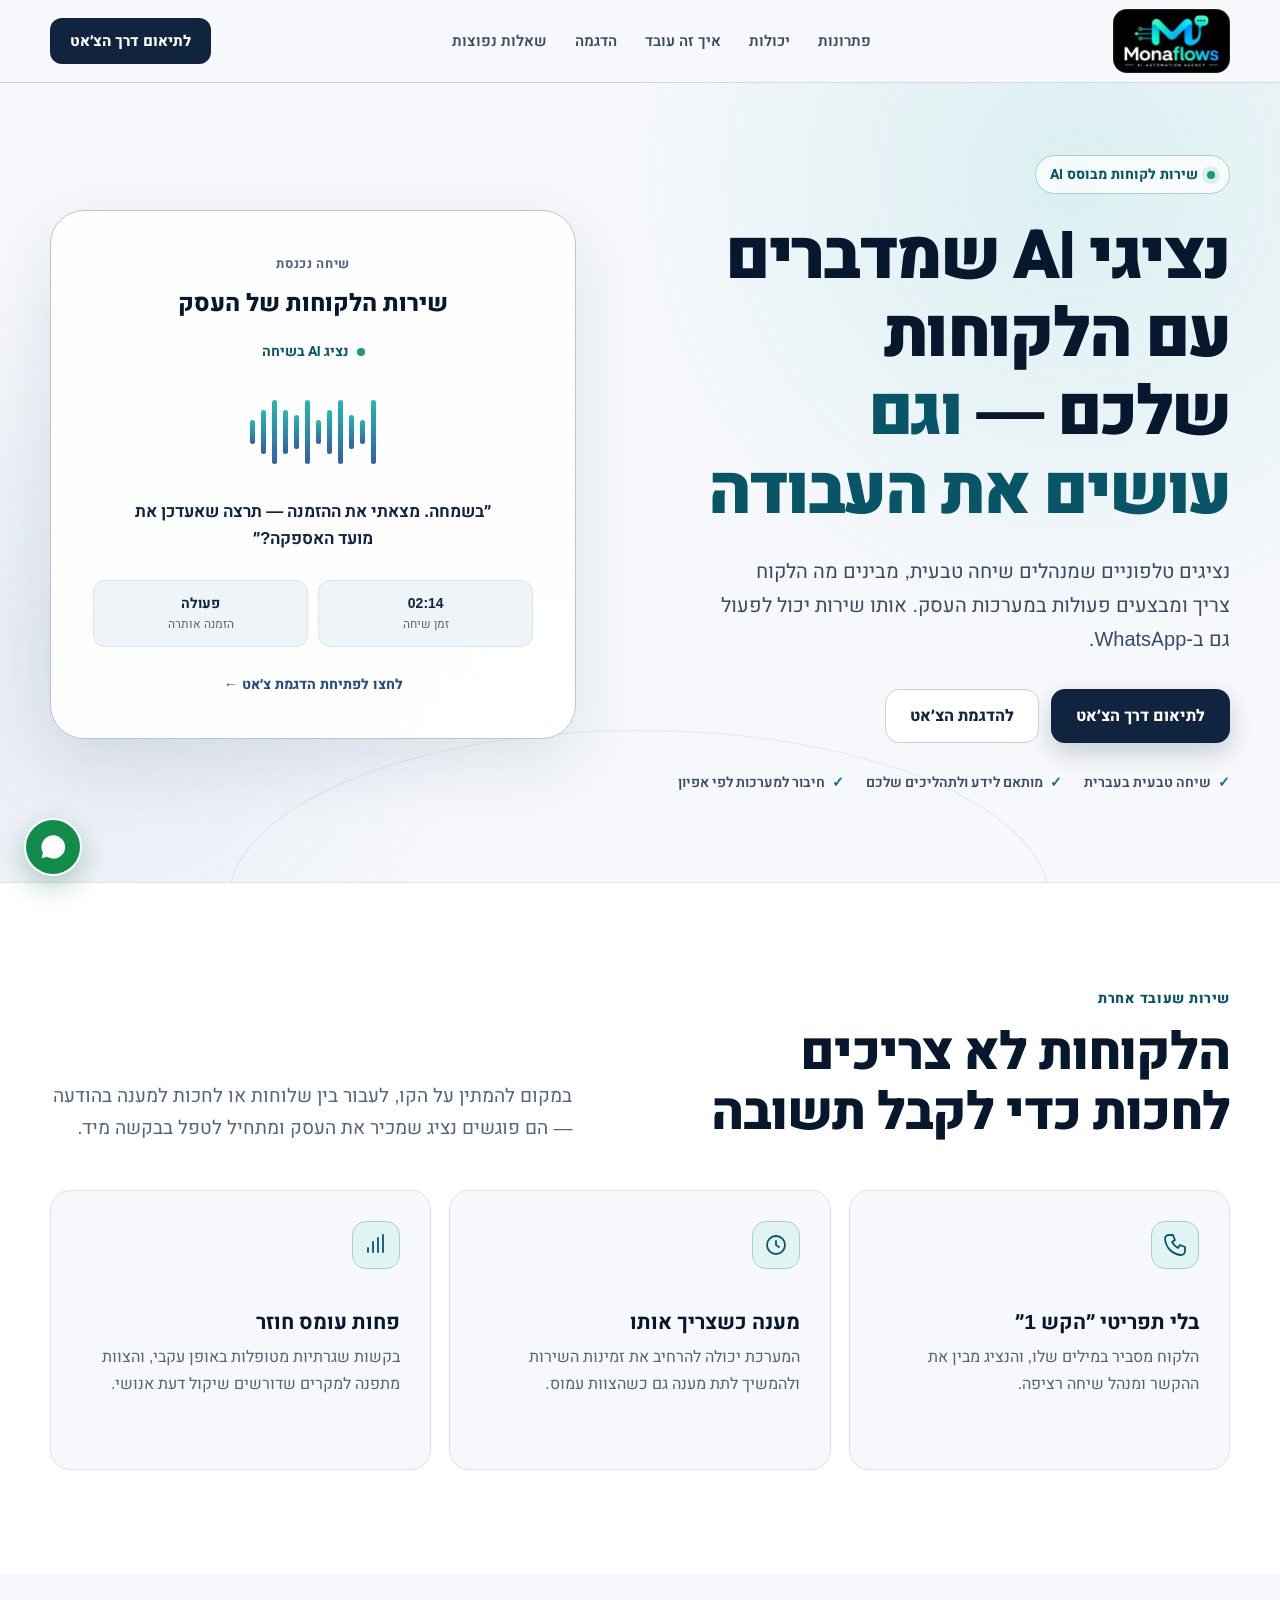
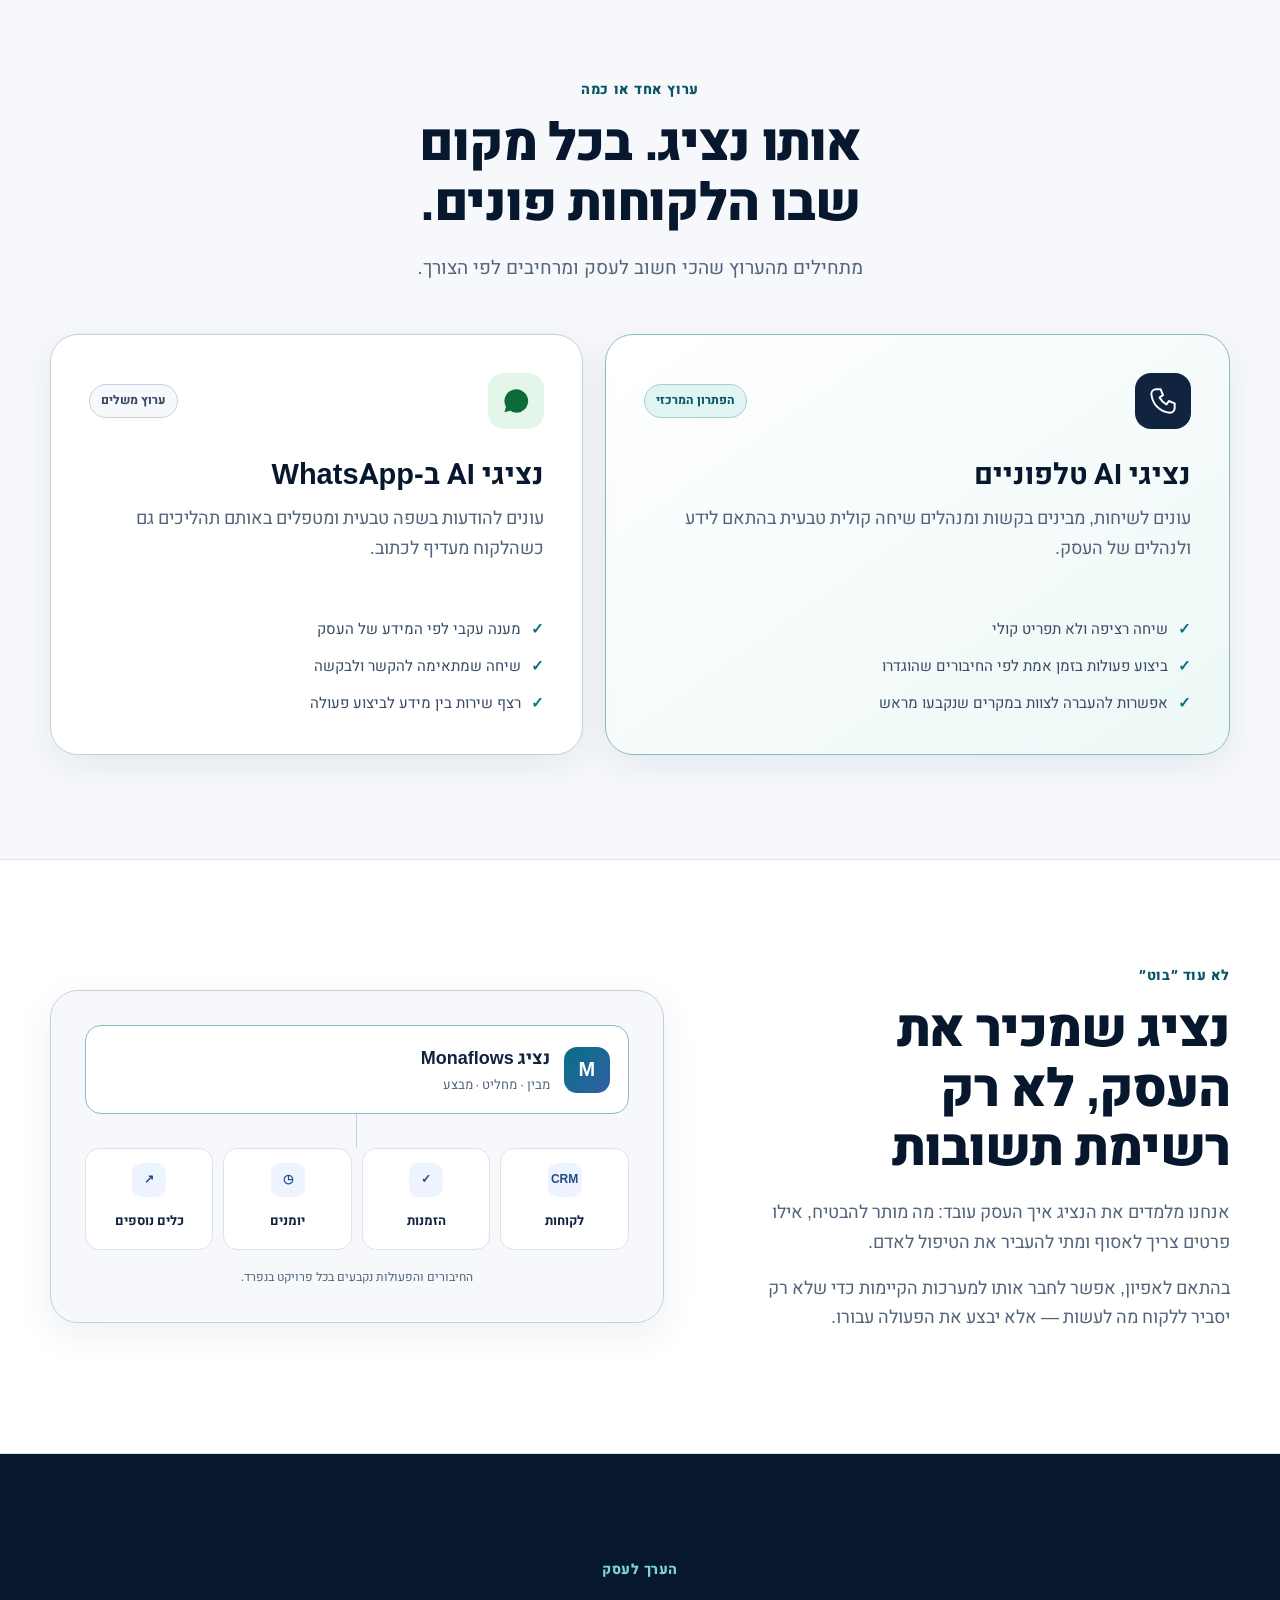
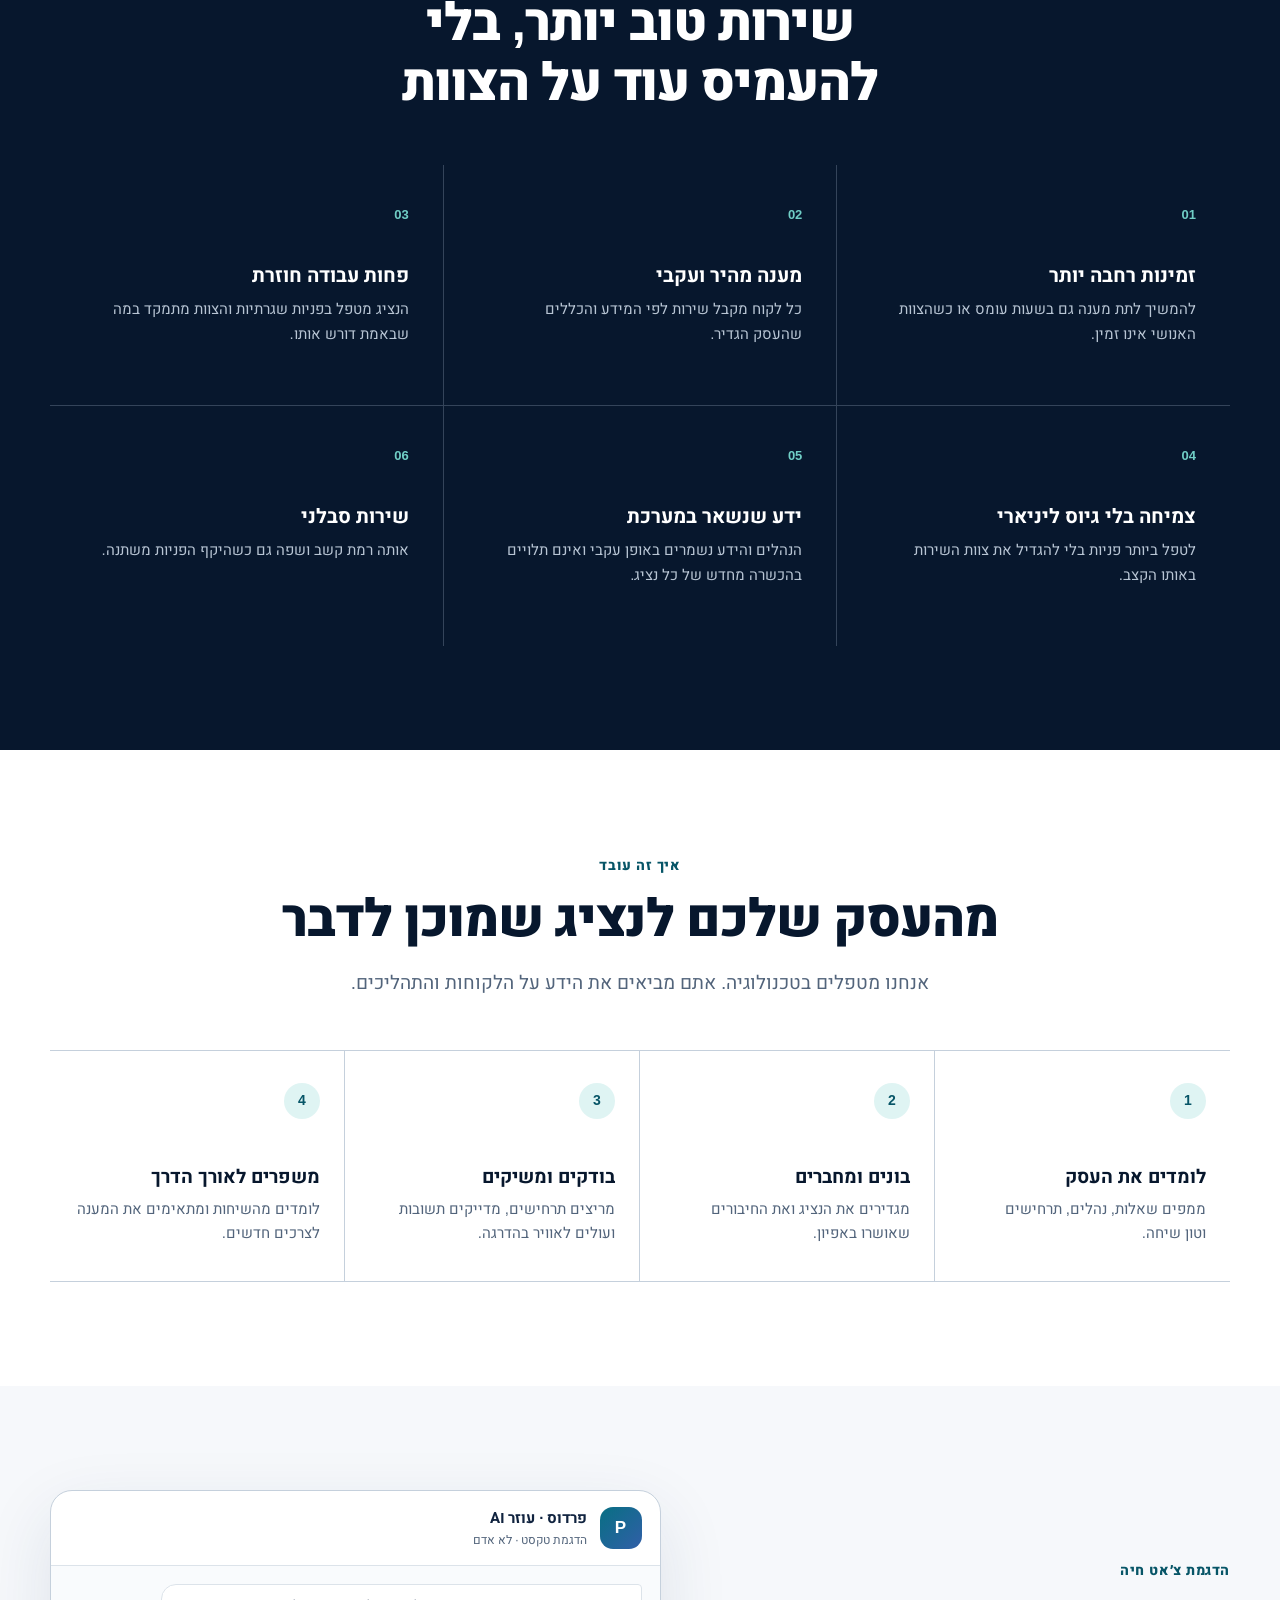
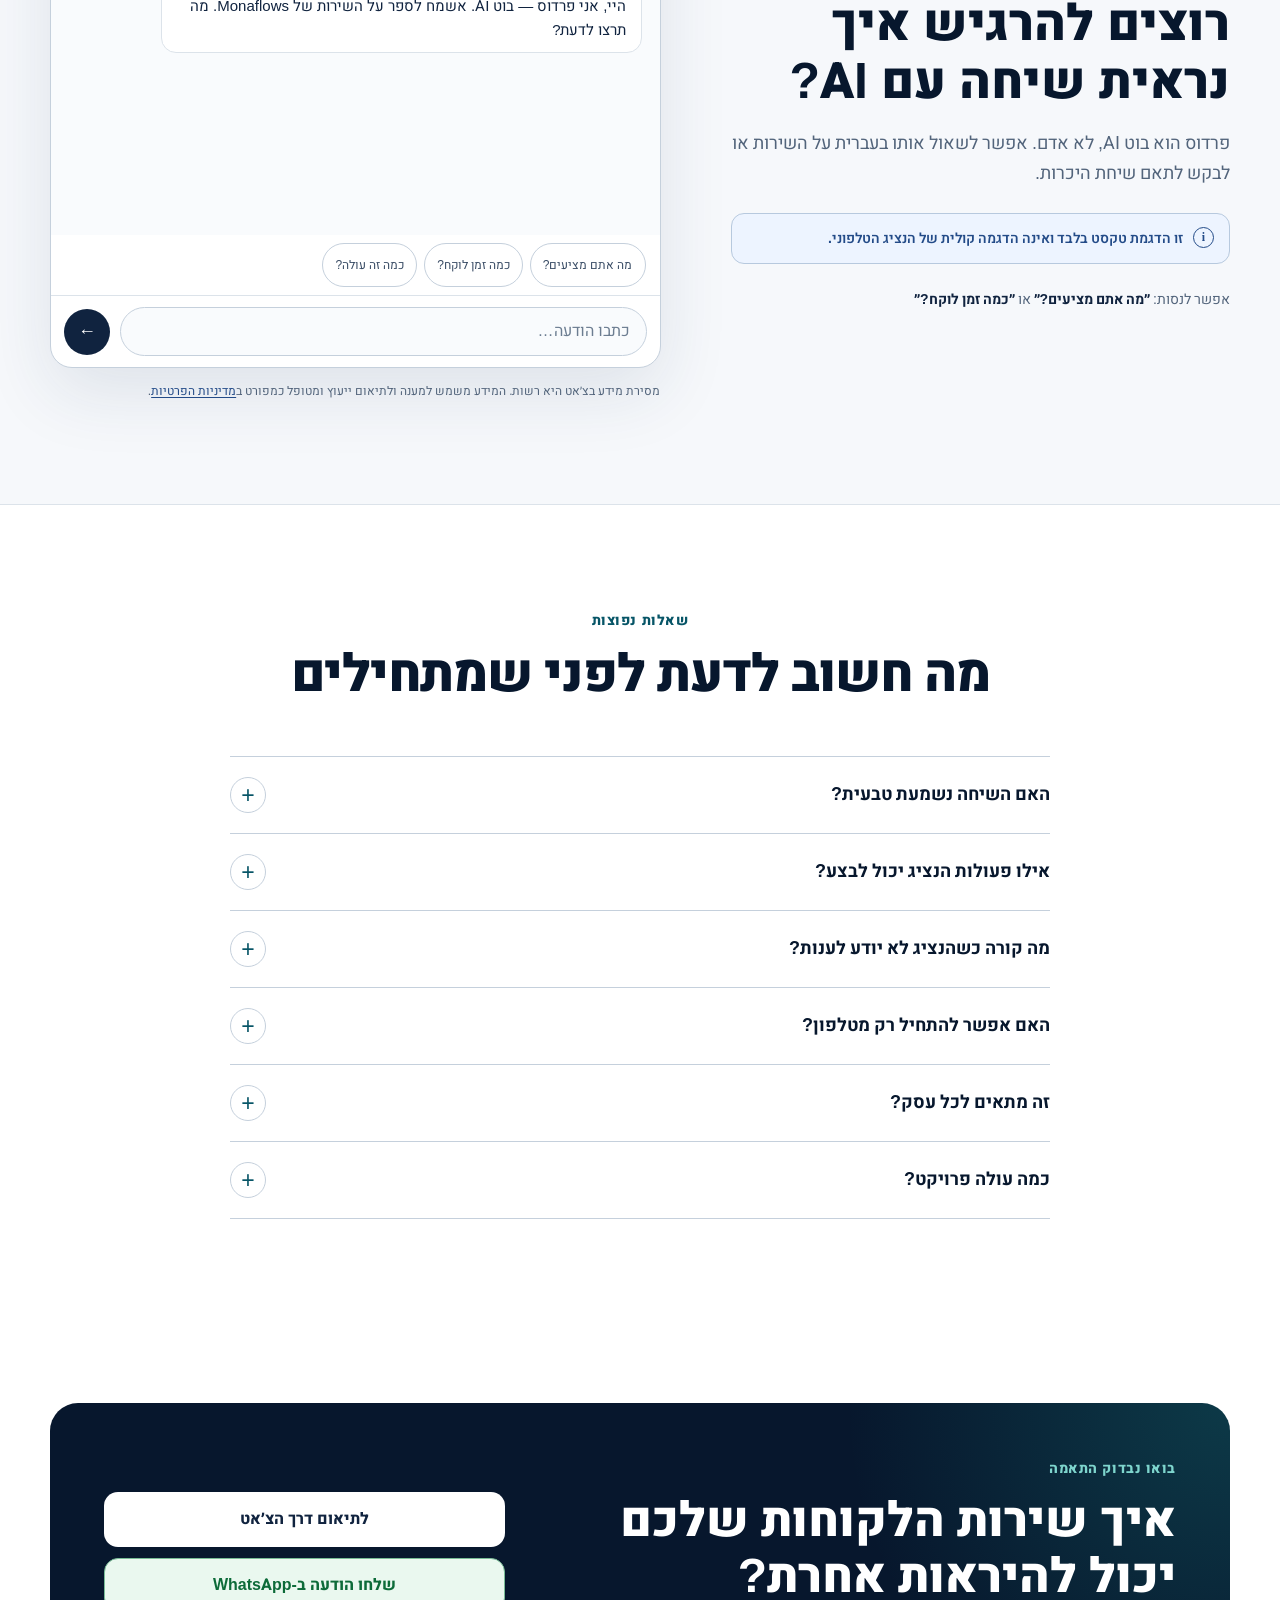
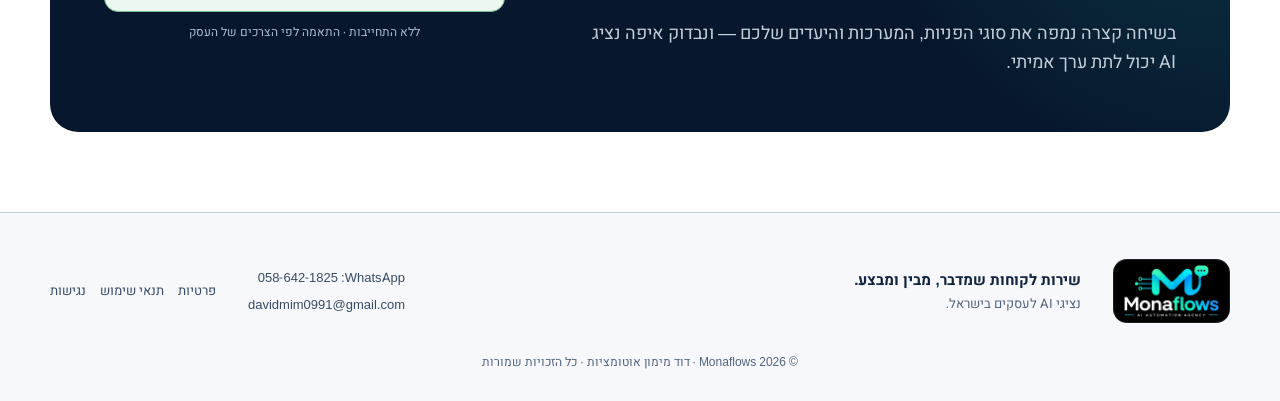
==== commit 40800e5a: "Update brand lockup and favicon Co-authored-by: Cursor <cursoragent@cursor.com>" ====
--- a/index.html
+++ b/index.html
@@ -12,7 +12,7 @@
 <meta property="og:description" content="שירות לקוחות שמדבר, מבין ומבצע — בטלפון וב‑WhatsApp.">
 <meta property="og:locale" content="he_IL">
 <meta name="theme-color" content="#f6f8fb">
-<link rel="icon" href="logo.png">
+<link rel="icon" href="favicon.png" type="image/png">
 <link rel="stylesheet" href="site.css">
 </head>
 <body>
@@ -22,7 +22,10 @@
   <div class="wrap">
     <nav aria-label="ניווט ראשי">
       <a class="brand" href="#top" aria-label="Monaflows — עמוד הבית">
-        <img class="logo" src="logo.png" alt="" width="64" height="64">
+        <picture>
+          <source type="image/webp" srcset="logo.webp">
+          <img class="logo" src="logo.png" alt="" width="800" height="451" fetchpriority="high">
+        </picture>
       </a>
       <div class="navlinks" id="navlinks">
         <a href="#channels">פתרונות</a>
@@ -291,7 +294,10 @@
 <footer>
   <div class="wrap foot">
     <a class="brand" href="#top" aria-label="Monaflows — עמוד הבית">
-      <img class="logo" src="logo.png" alt="" width="64" height="64">
+      <picture>
+        <source type="image/webp" srcset="logo.webp">
+        <img class="logo" src="logo.png" alt="" width="800" height="451" loading="lazy">
+      </picture>
     </a>
     <div class="footer-summary">
       <b>שירות לקוחות שמדבר, מבין ומבצע.</b>
--- a/site.css
+++ b/site.css
@@ -97,19 +97,20 @@
   gap:34px;
 }
 .brand{
-  display:grid;
-  place-items:center;
-  width:124px;
-  height:56px;
+  display:flex;
+  align-items:center;
+  height:64px;
   overflow:hidden;
   border:1px solid rgba(255,255,255,.12);
-  border-radius:13px;
-  background:var(--ink-strong);
-}
+  border-radius:14px;
+  background:#000;
+  padding:4px 8px;
+}
+.brand picture{display:contents}
 .logo{
-  width:118px;
-  height:118px;
-  max-width:none;
+  display:block;
+  width:auto;
+  height:56px;
   object-fit:contain;
 }
 .navlinks{
@@ -897,8 +898,8 @@
   body{font-size:17px}
   .wrap{width:min(100% - 32px,var(--maxw))}
   .site-header nav{min-height:72px;gap:10px}
-  .brand{width:102px;height:48px}
-  .logo{width:100px;height:100px}
+  .brand{height:52px;padding:3px 6px}
+  .logo{height:44px}
   .header-cta{display:none}
   .menu-btn{justify-self:end}
   .navlinks.open{inset-block-start:72px}
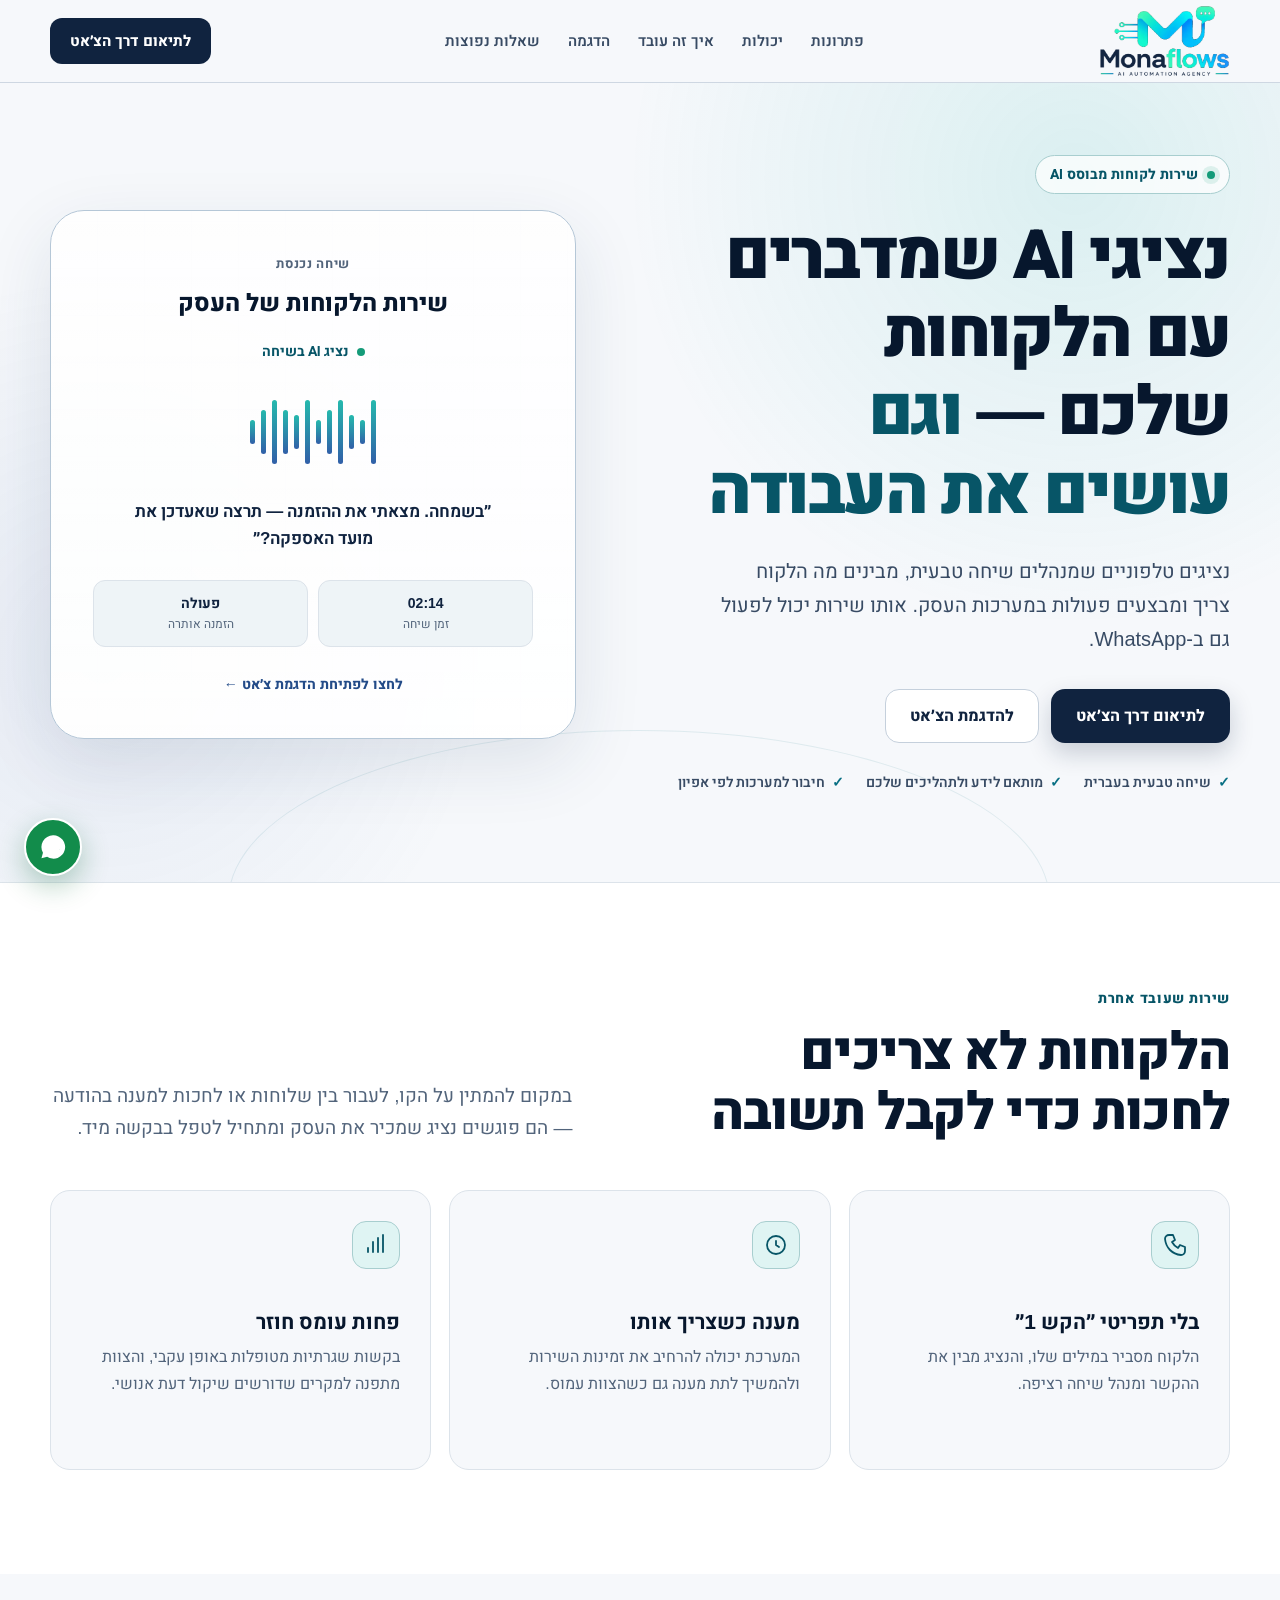
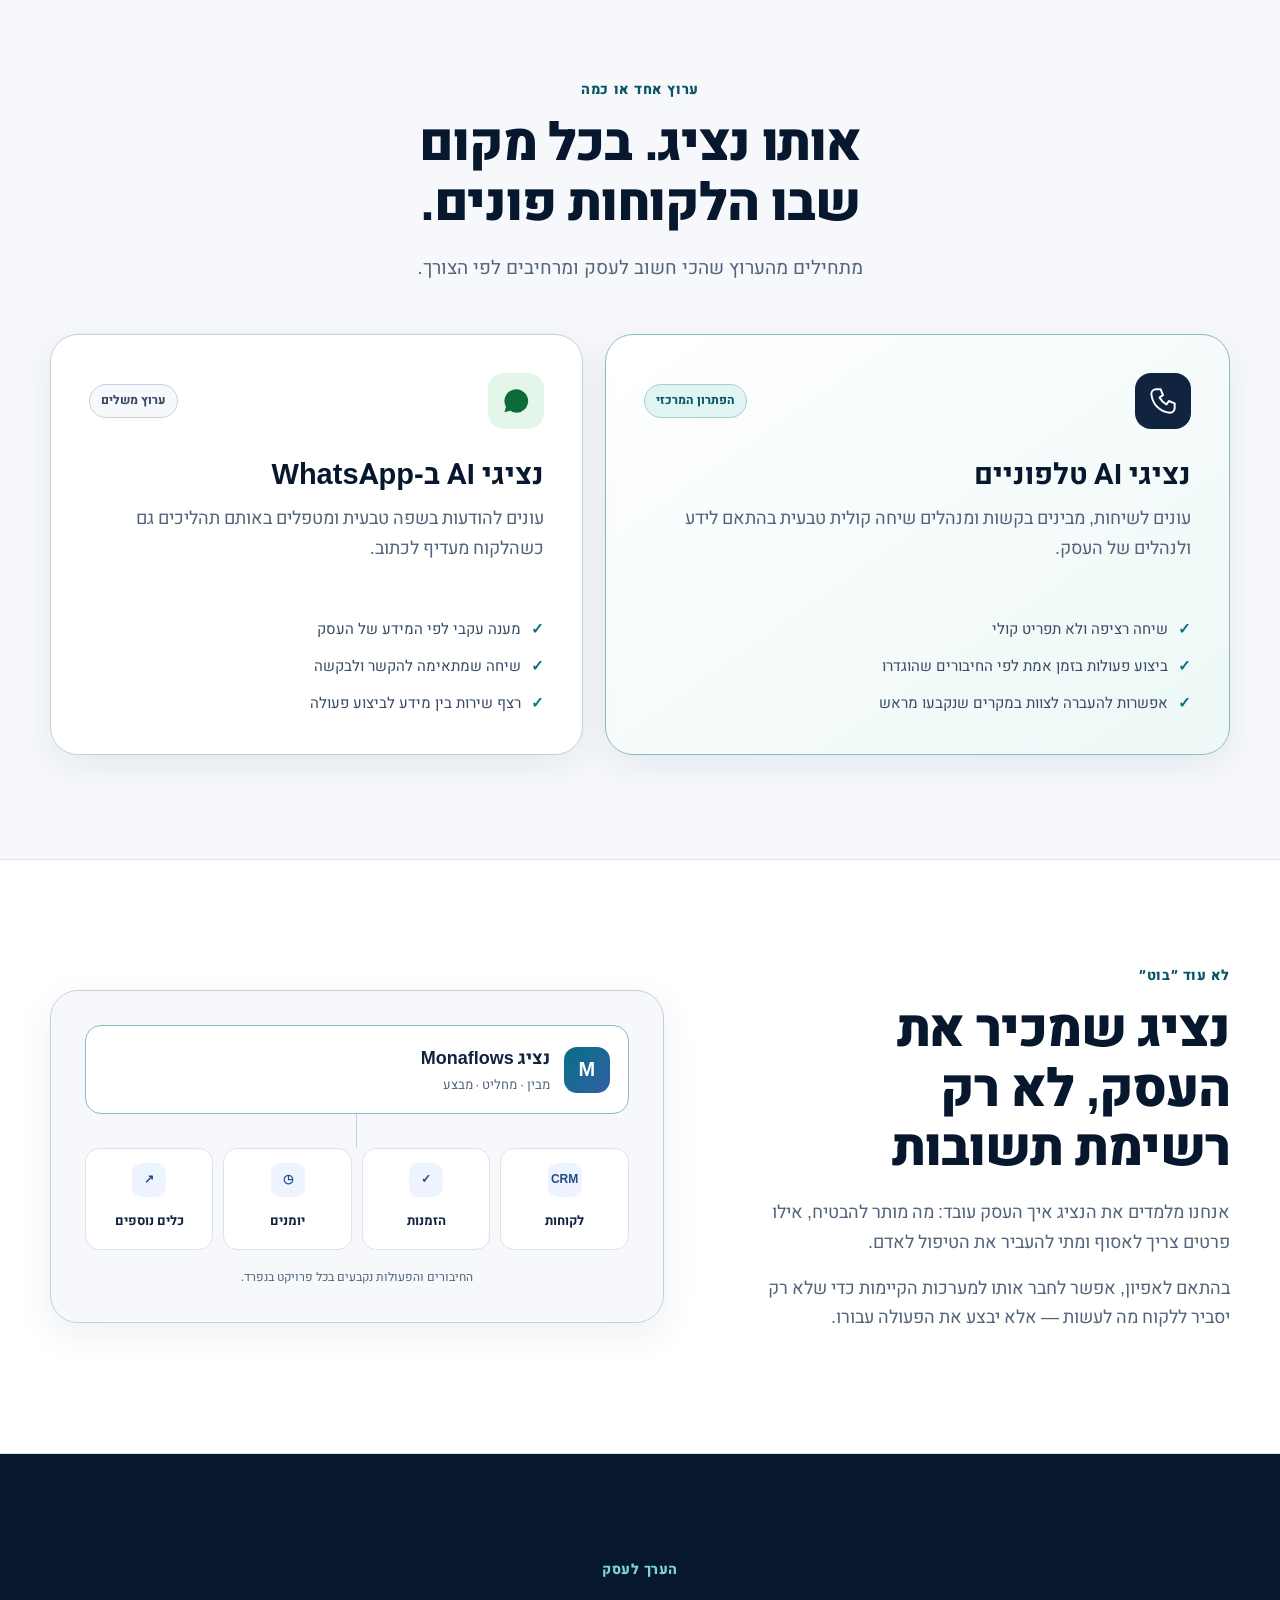
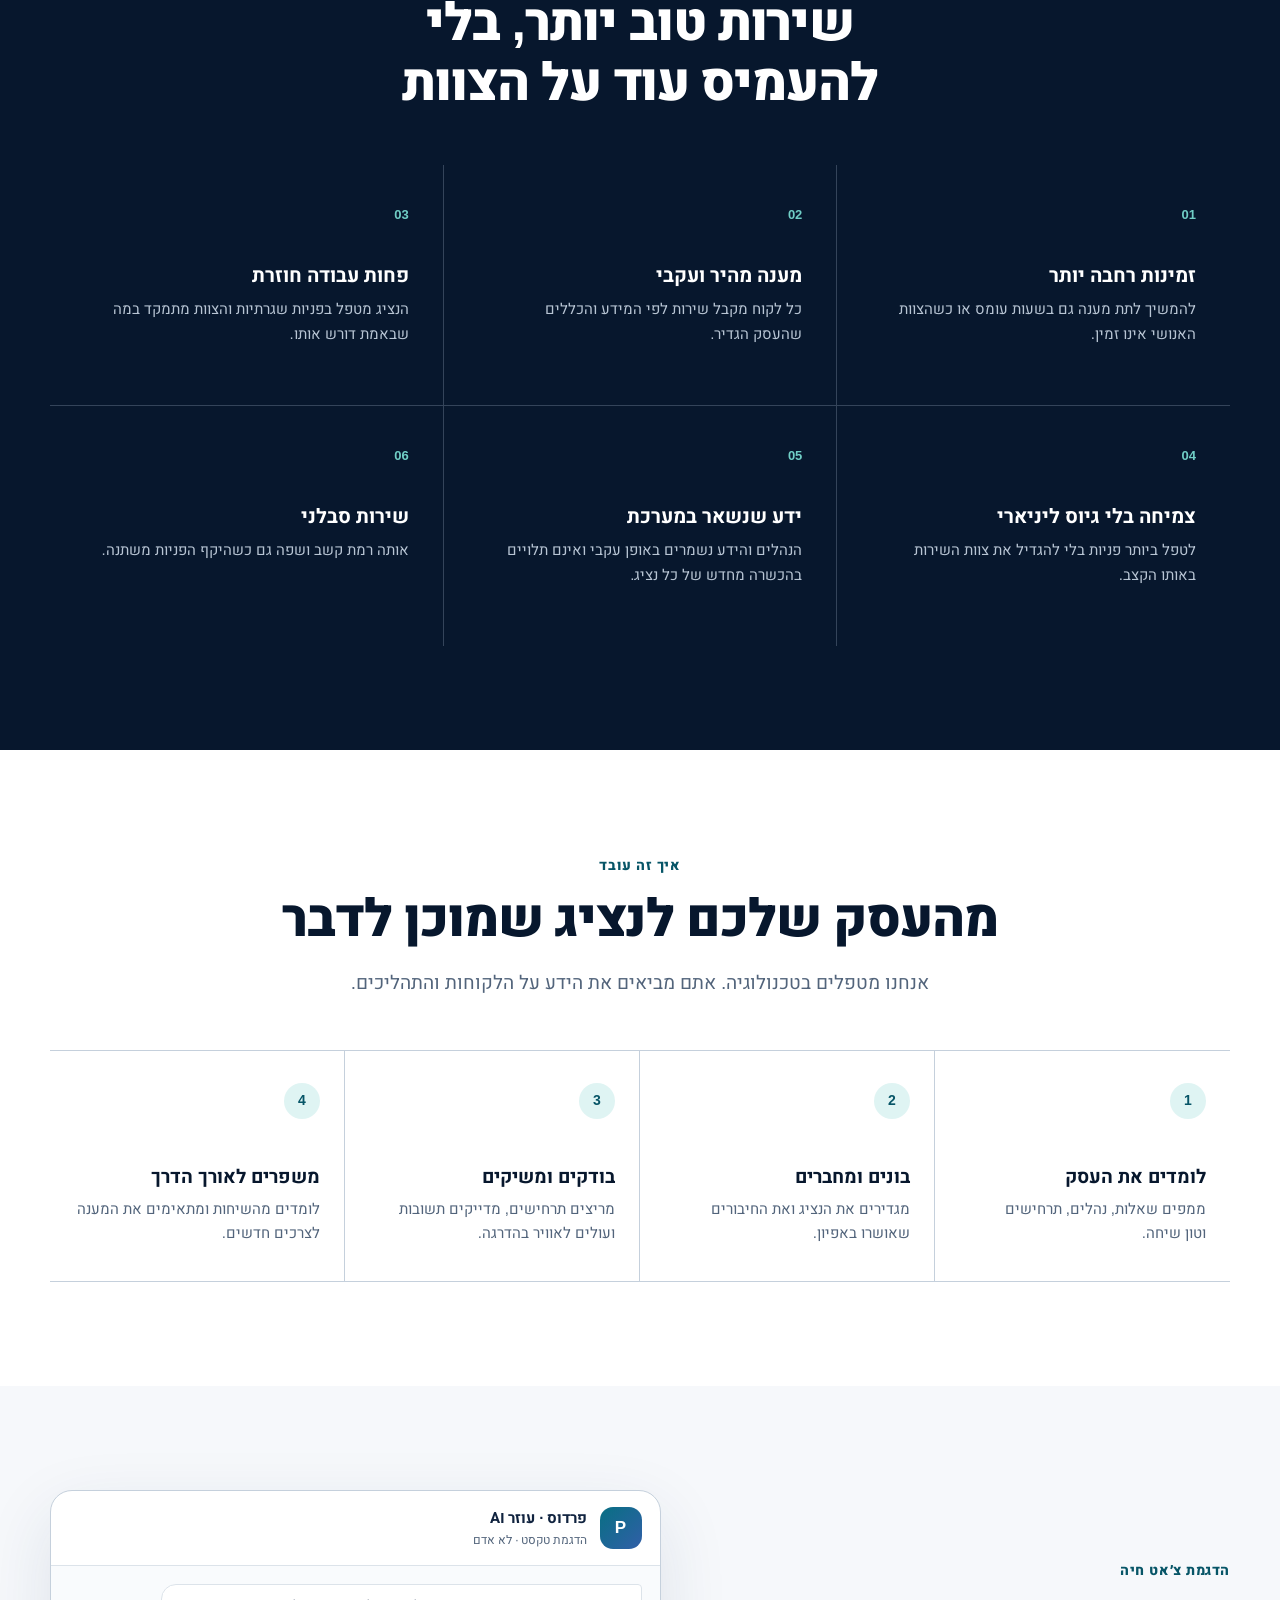
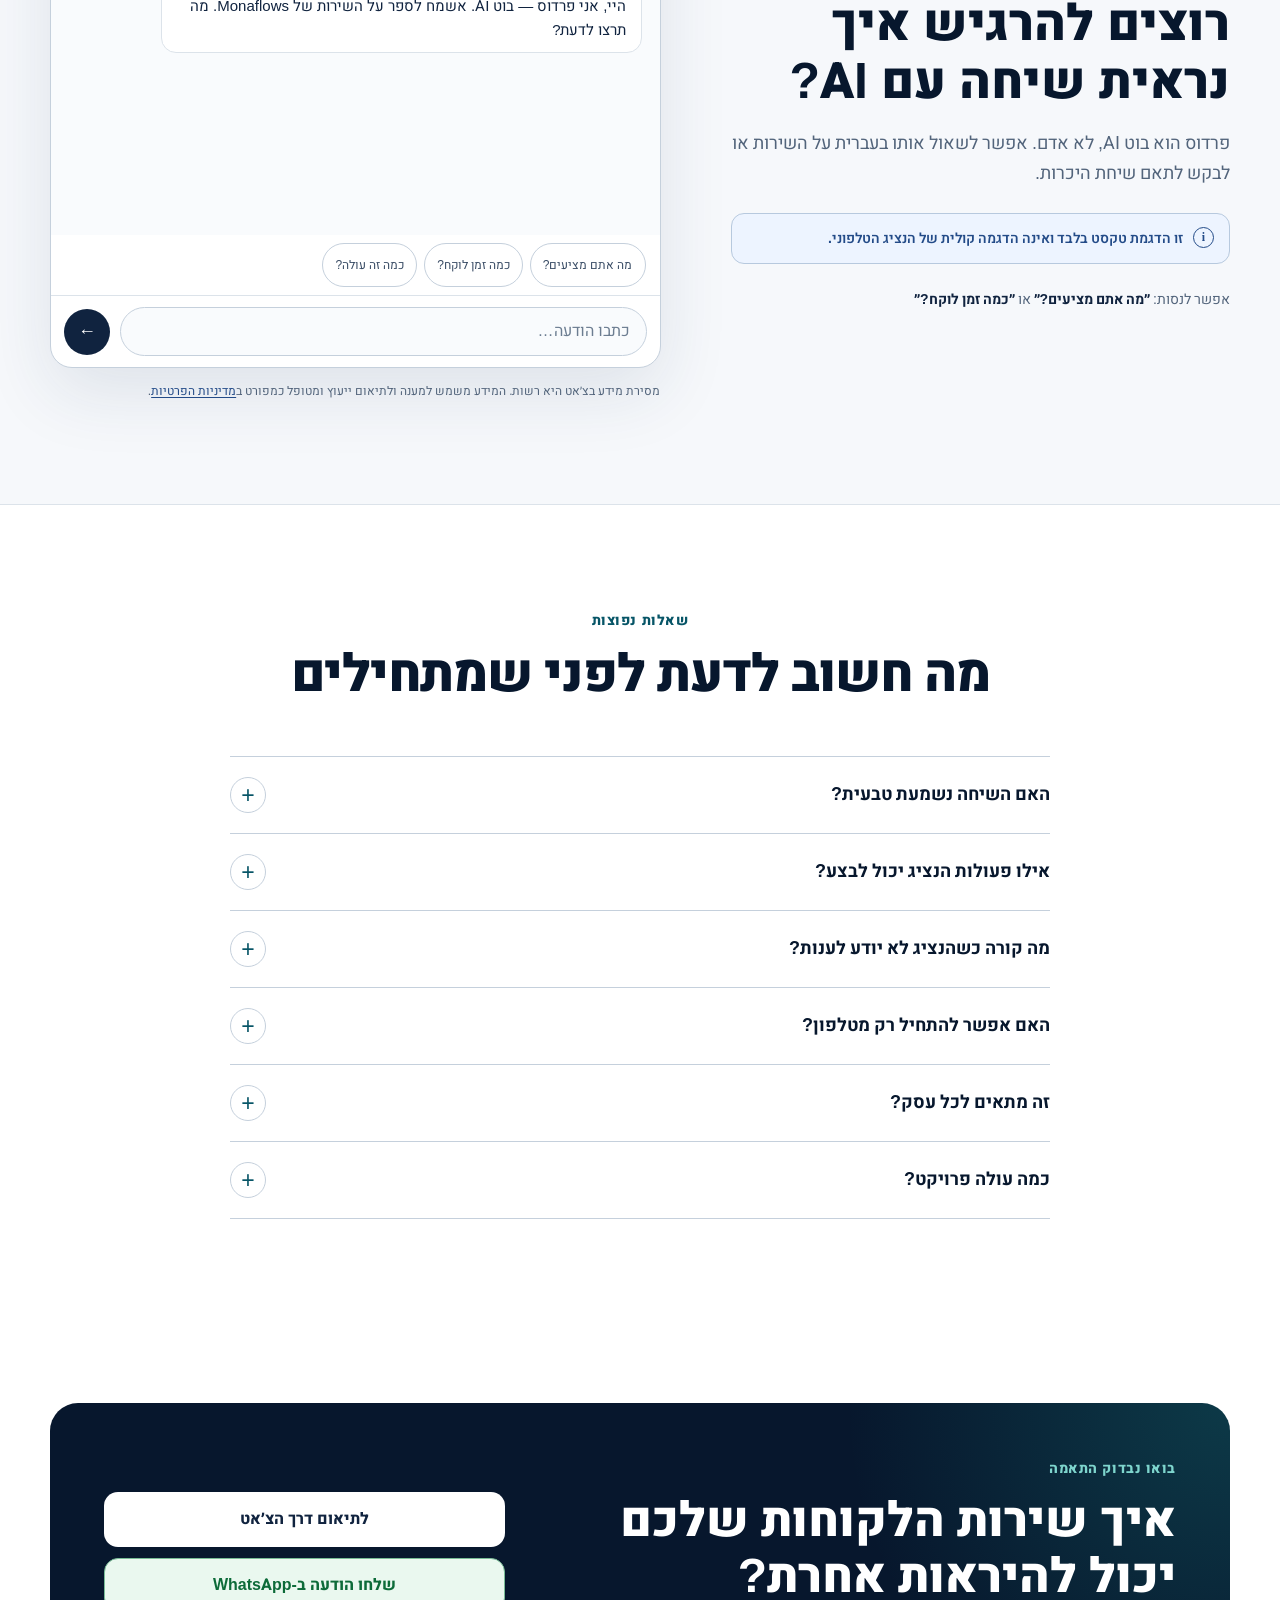
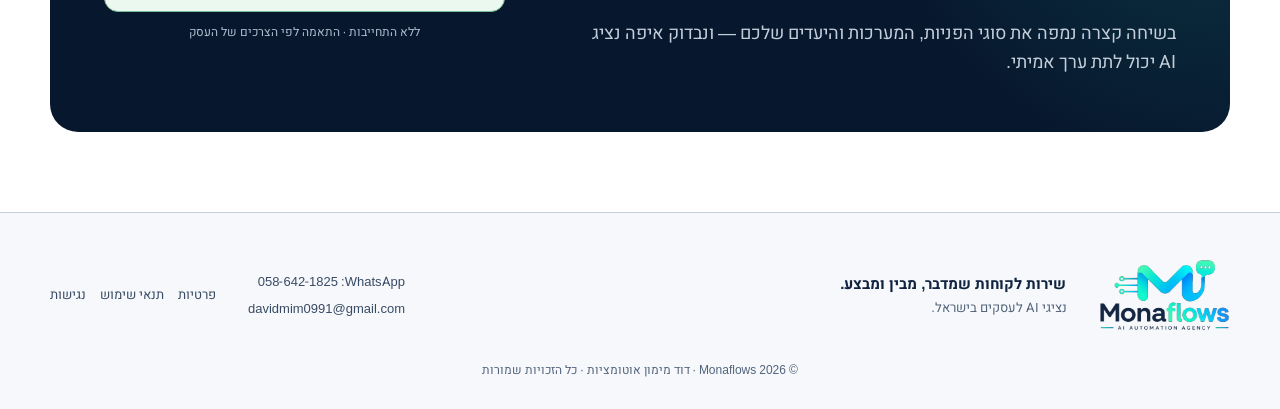
==== commit 0420c335: "Use a transparent logo on the light header Co-authored-by: Cursor <cursoragent@cursor.com>" ====
--- a/index.html
+++ b/index.html
@@ -12,7 +12,7 @@
 <meta property="og:description" content="שירות לקוחות שמדבר, מבין ומבצע — בטלפון וב‑WhatsApp.">
 <meta property="og:locale" content="he_IL">
 <meta name="theme-color" content="#f6f8fb">
-<link rel="icon" href="favicon.png" type="image/png">
+<link rel="icon" href="icon.png" type="image/png">
 <link rel="stylesheet" href="site.css">
 </head>
 <body>
@@ -23,8 +23,8 @@
     <nav aria-label="ניווט ראשי">
       <a class="brand" href="#top" aria-label="Monaflows — עמוד הבית">
         <picture>
-          <source type="image/webp" srcset="logo.webp">
-          <img class="logo" src="logo.png" alt="" width="800" height="451" fetchpriority="high">
+          <source type="image/webp" srcset="brand.webp">
+          <img class="logo" src="brand.png" alt="" width="800" height="438" fetchpriority="high">
         </picture>
       </a>
       <div class="navlinks" id="navlinks">
@@ -295,8 +295,8 @@
   <div class="wrap foot">
     <a class="brand" href="#top" aria-label="Monaflows — עמוד הבית">
       <picture>
-        <source type="image/webp" srcset="logo.webp">
-        <img class="logo" src="logo.png" alt="" width="800" height="451" loading="lazy">
+        <source type="image/webp" srcset="brand.webp">
+        <img class="logo" src="brand.png" alt="" width="800" height="438" loading="lazy">
       </picture>
     </a>
     <div class="footer-summary">
--- a/site.css
+++ b/site.css
@@ -99,18 +99,15 @@
 .brand{
   display:flex;
   align-items:center;
-  height:64px;
-  overflow:hidden;
-  border:1px solid rgba(255,255,255,.12);
-  border-radius:14px;
-  background:#000;
-  padding:4px 8px;
+  height:72px;
+  background:transparent;
+  padding:0;
 }
 .brand picture{display:contents}
 .logo{
   display:block;
   width:auto;
-  height:56px;
+  height:72px;
   object-fit:contain;
 }
 .navlinks{
@@ -898,8 +895,8 @@
   body{font-size:17px}
   .wrap{width:min(100% - 32px,var(--maxw))}
   .site-header nav{min-height:72px;gap:10px}
-  .brand{height:52px;padding:3px 6px}
-  .logo{height:44px}
+  .brand{height:56px;padding:0}
+  .logo{height:56px}
   .header-cta{display:none}
   .menu-btn{justify-self:end}
   .navlinks.open{inset-block-start:72px}
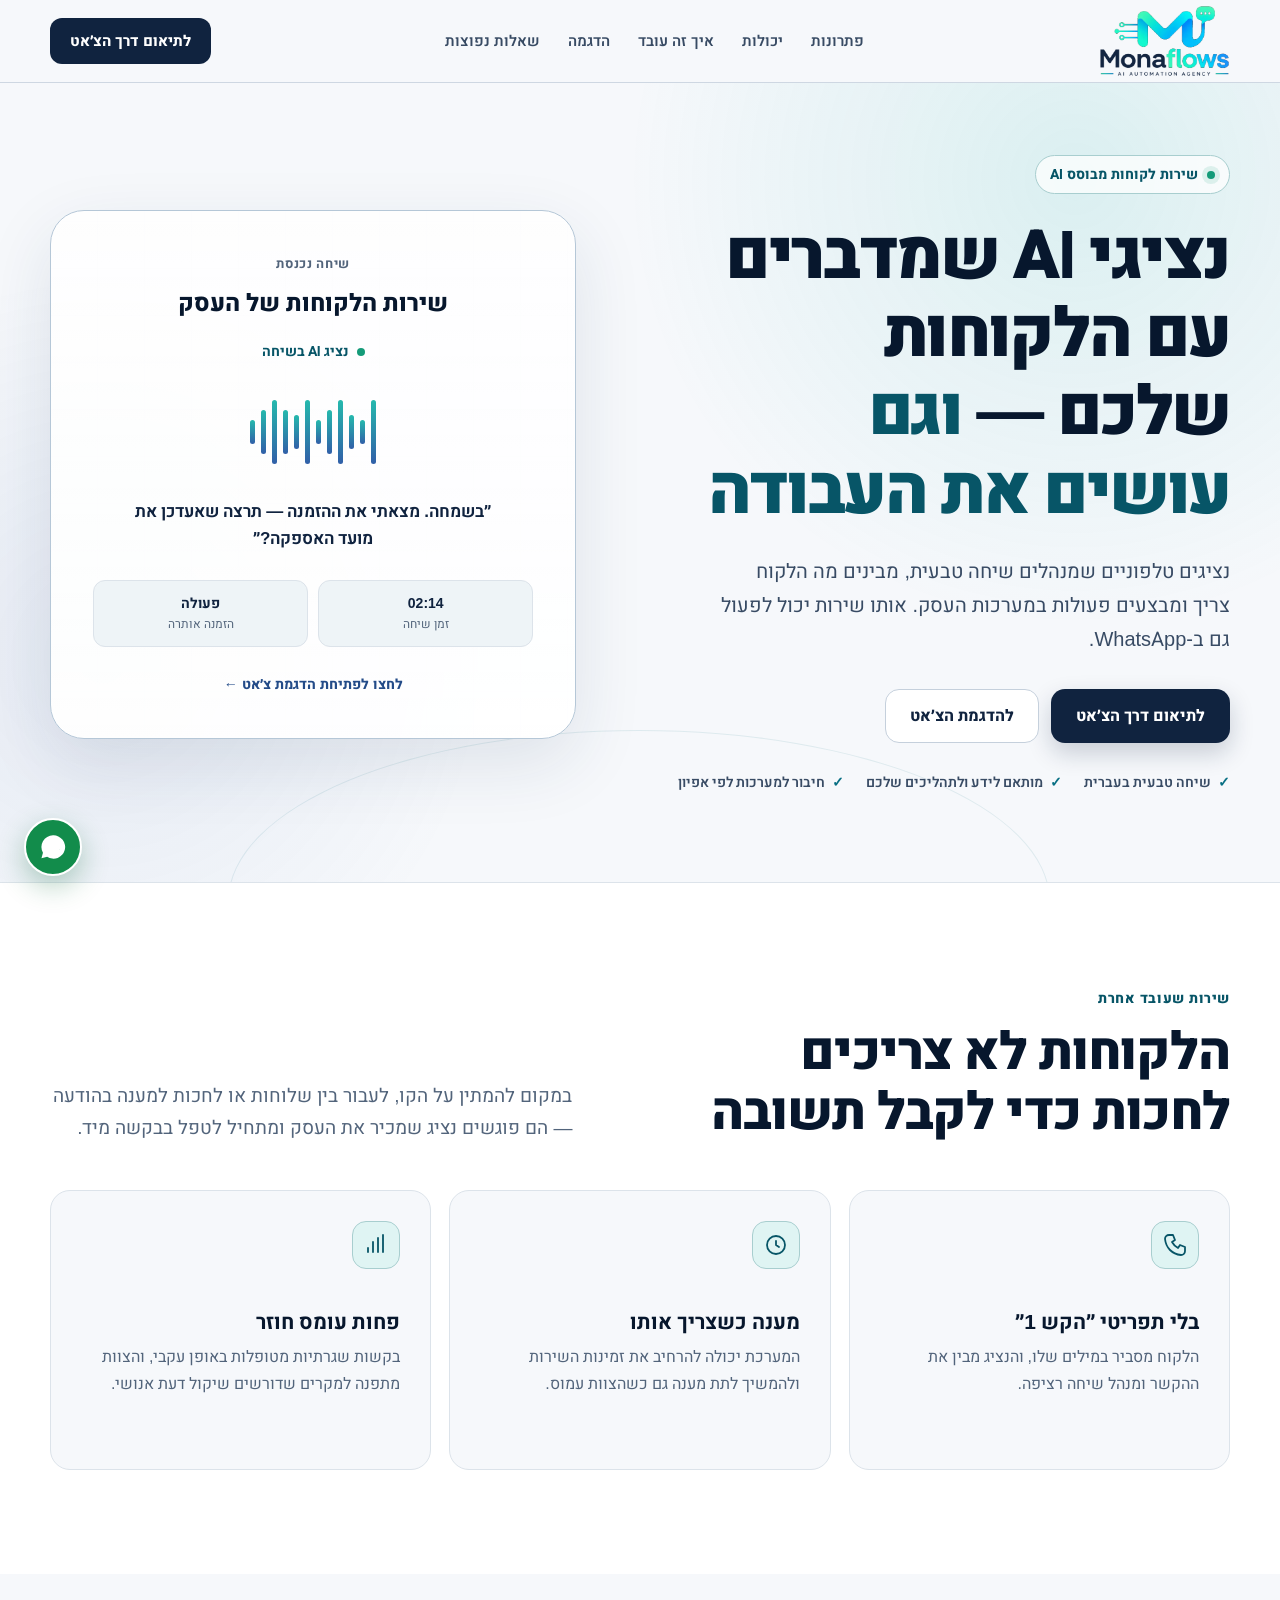
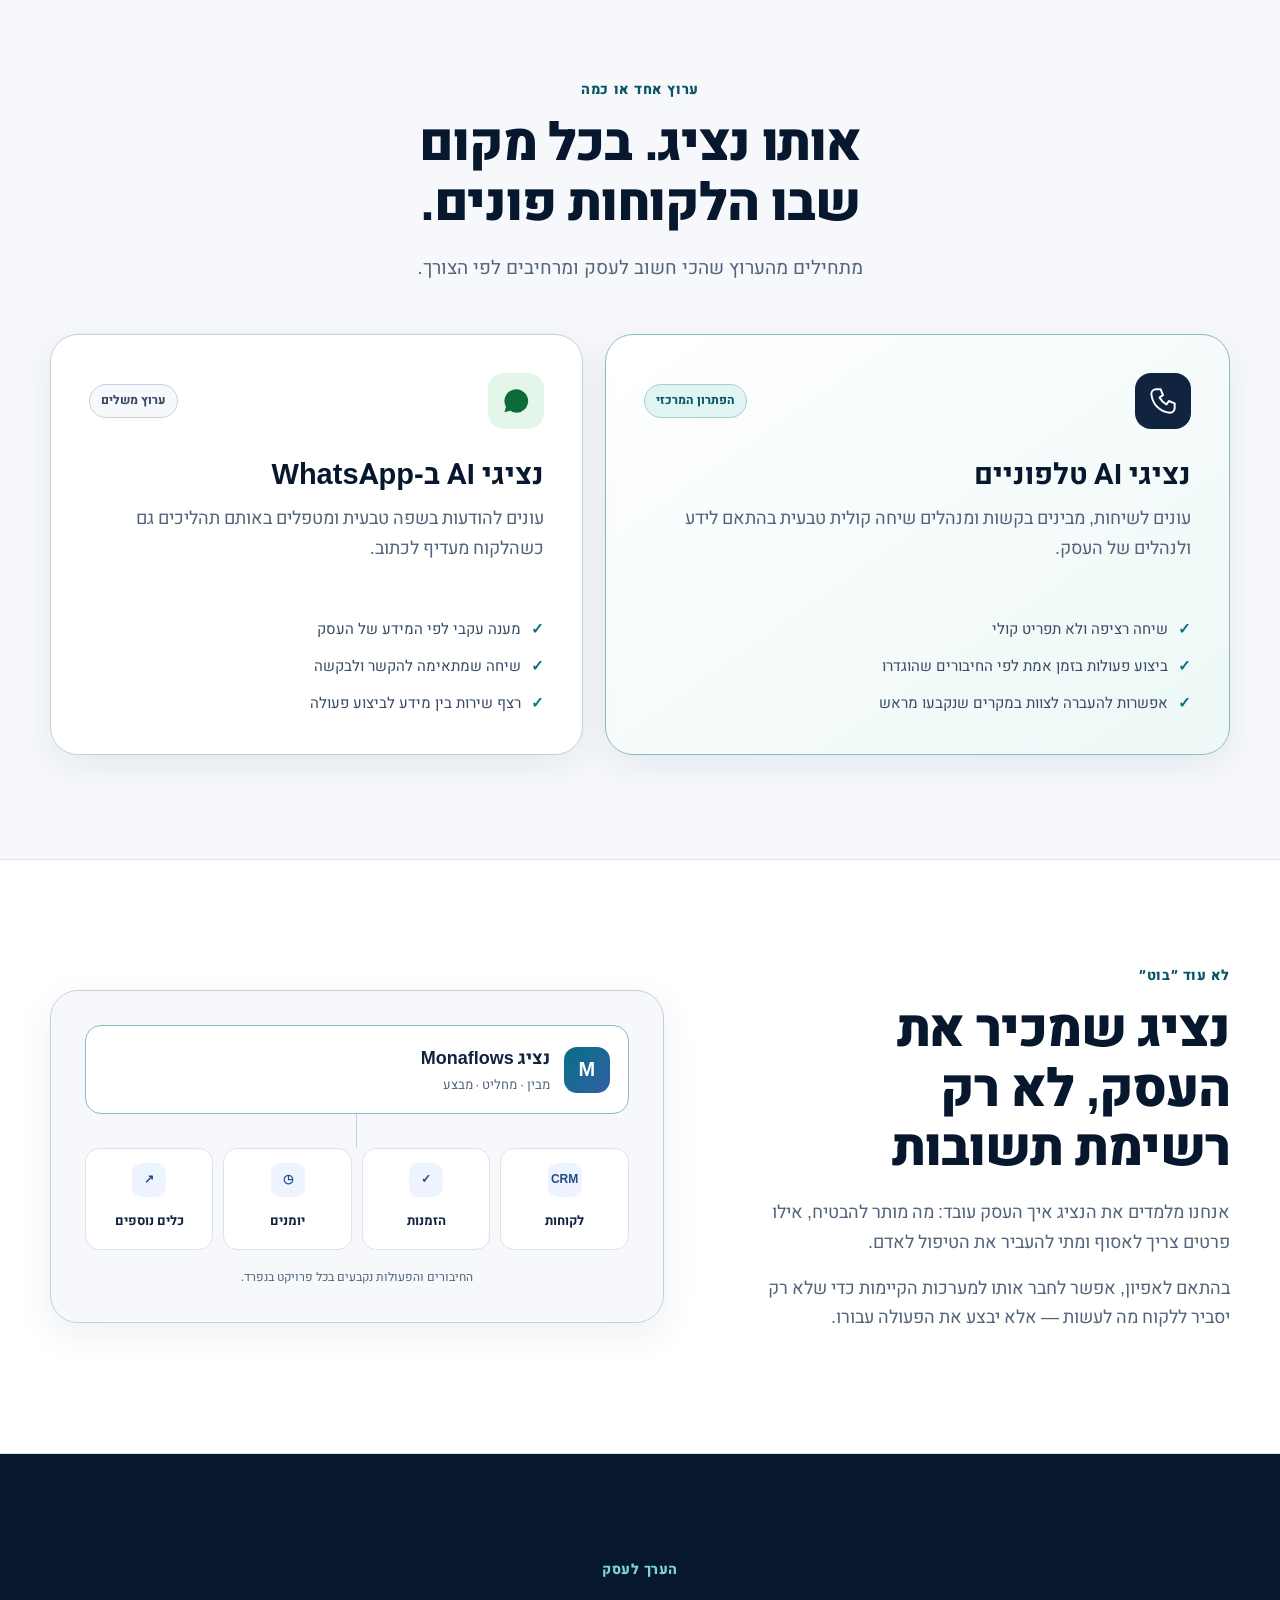
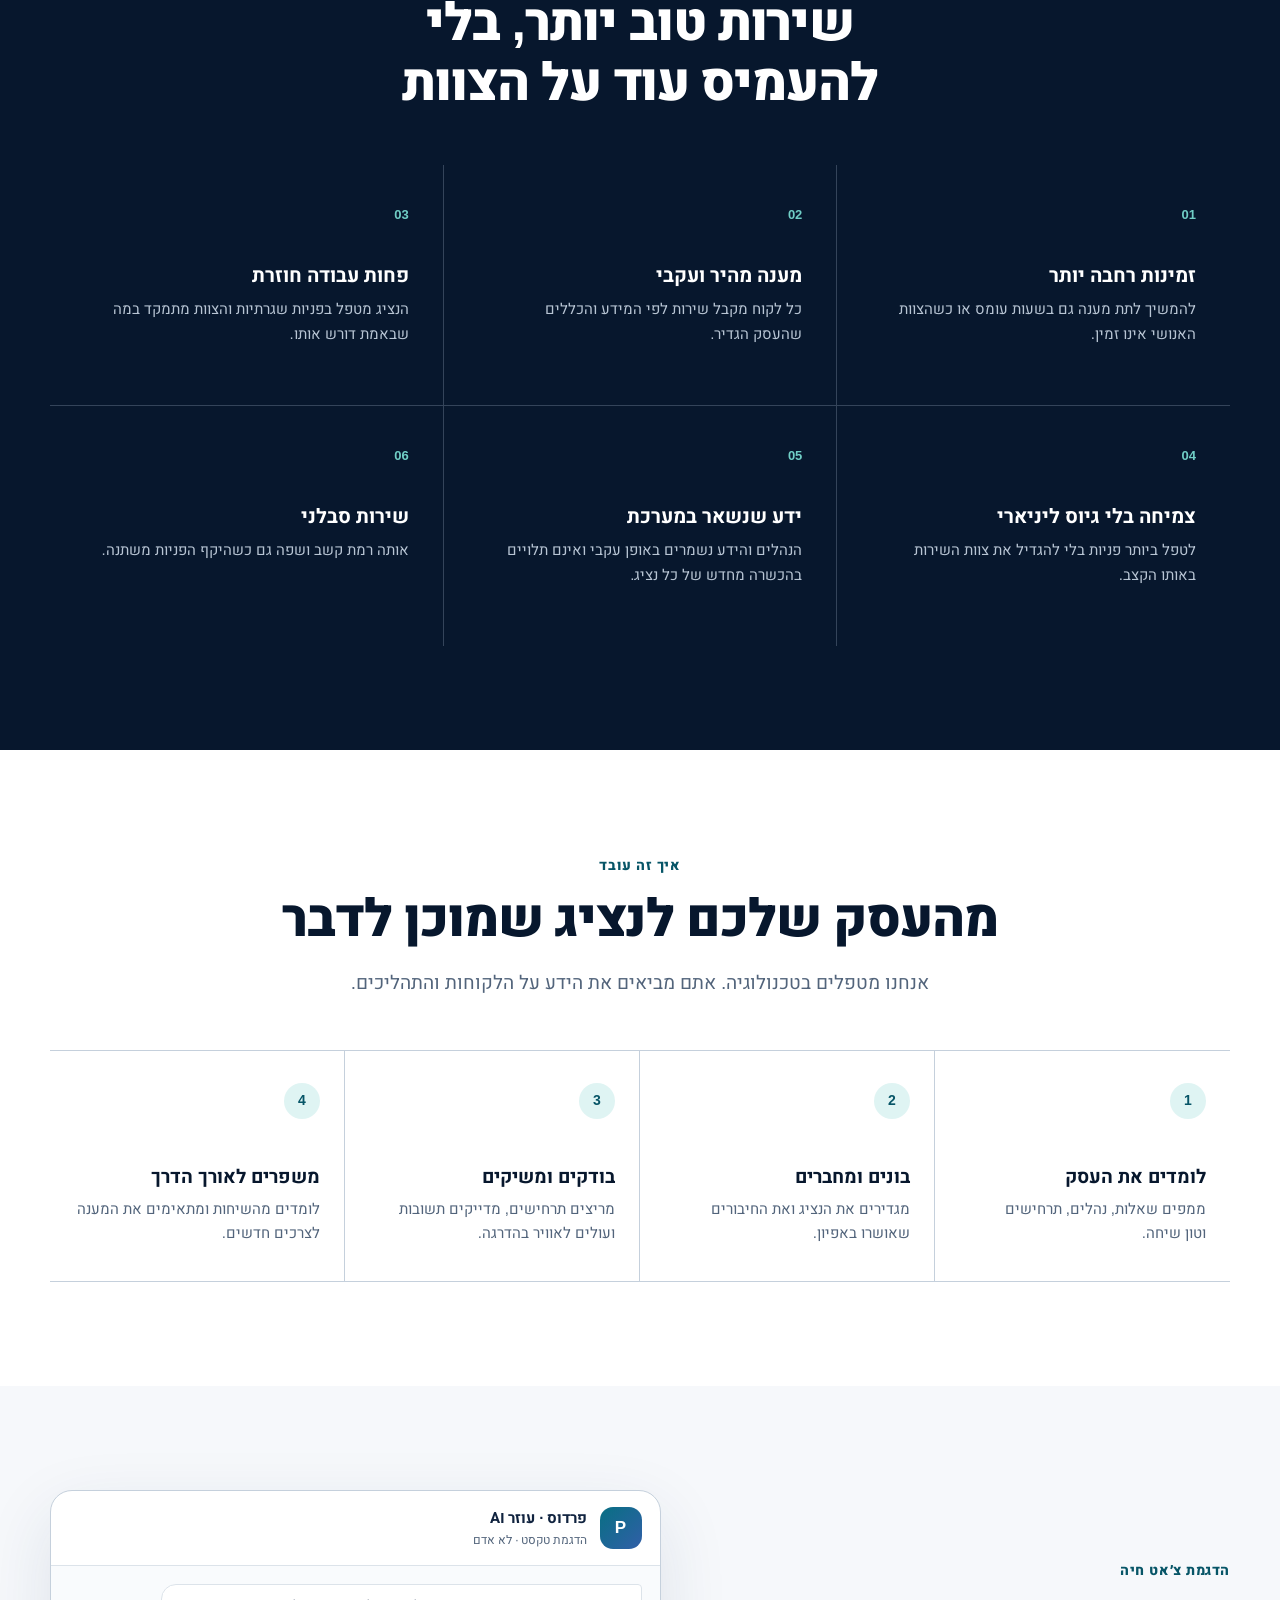
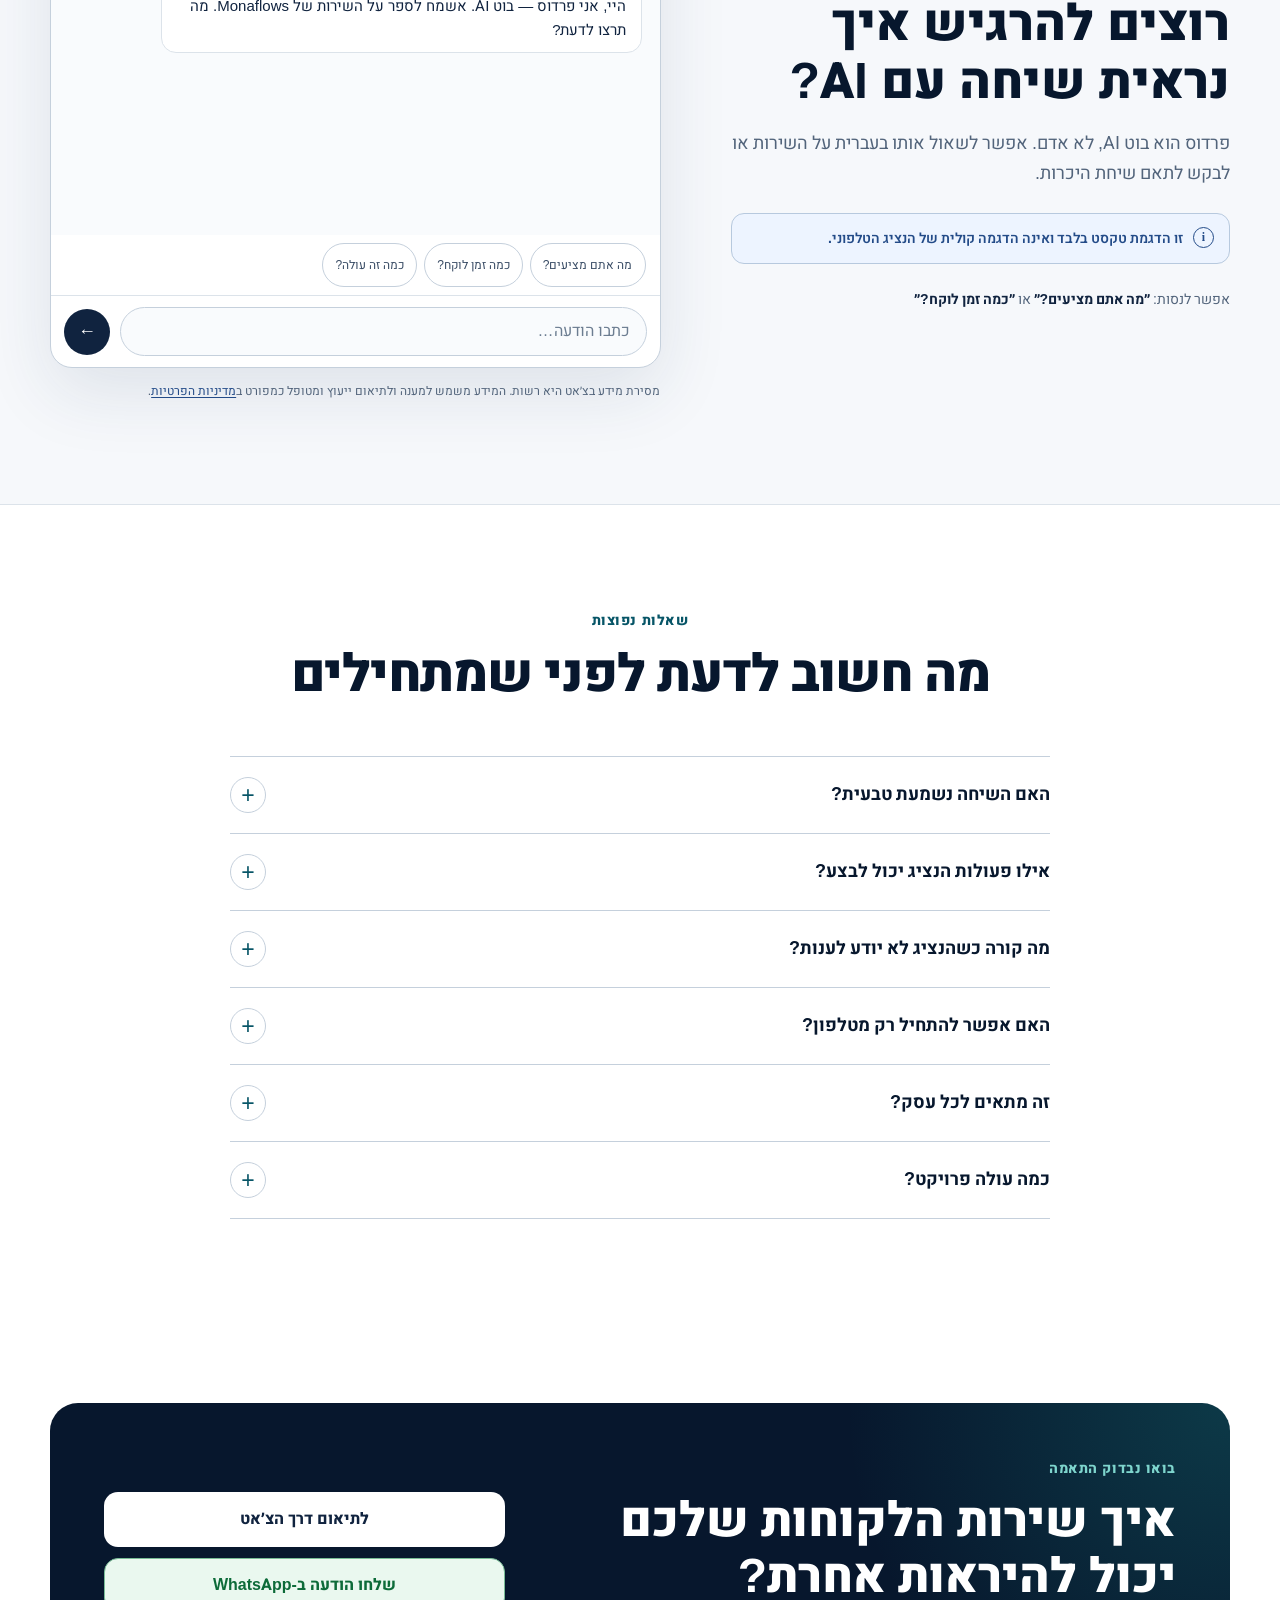
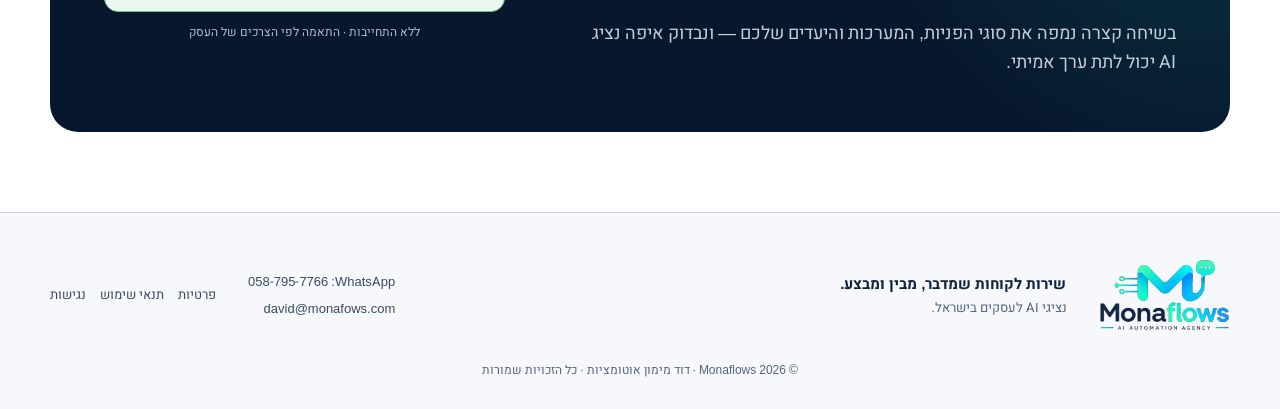
==== commit 517545cd: "Update business email and WhatsApp number in the footer and legal pages. Co-authored-by: Cursor <cur" ====
--- a/index.html
+++ b/index.html
@@ -284,7 +284,7 @@
       </div>
       <div class="final-actions">
         <a class="btn btn-light" id="bookBtn" href="#demo">לתיאום דרך הצ׳אט</a>
-        <a class="btn btn-wa" id="waFinal" href="https://wa.me/972586421825" target="_blank" rel="noopener">שלחו הודעה ב‑WhatsApp</a>
+        <a class="btn btn-wa" id="waFinal" href="https://wa.me/972587957766" target="_blank" rel="noopener">שלחו הודעה ב‑WhatsApp</a>
         <small>ללא התחייבות · התאמה לפי הצרכים של העסק</small>
       </div>
     </div>
@@ -304,8 +304,8 @@
       <span>נציגי AI לעסקים בישראל.</span>
     </div>
     <div class="contact">
-      <a id="waFooter" href="https://wa.me/972586421825" target="_blank" rel="noopener">WhatsApp: <bdi dir="ltr">058-642-1825</bdi></a>
-      <a href="mailto:davidmim0991@gmail.com"><bdi dir="ltr">davidmim0991@gmail.com</bdi></a>
+      <a id="waFooter" href="https://wa.me/972587957766" target="_blank" rel="noopener">WhatsApp: <bdi dir="ltr">058-795-7766</bdi></a>
+      <a href="mailto:david@monafows.com"><bdi dir="ltr">david@monafows.com</bdi></a>
     </div>
     <div class="legal">
       <a href="privacy.html">פרטיות</a>
@@ -316,7 +316,7 @@
   <div class="wrap copyright">© 2026 Monaflows · דוד מימון אוטומציות · כל הזכויות שמורות</div>
 </footer>
 
-<a class="wa-float" id="waFloat" href="https://wa.me/972586421825" target="_blank" rel="noopener" aria-label="שליחת הודעה ב‑WhatsApp">
+<a class="wa-float" id="waFloat" href="https://wa.me/972587957766" target="_blank" rel="noopener" aria-label="שליחת הודעה ב‑WhatsApp">
   <svg viewBox="0 0 24 24" aria-hidden="true"><path d="M17.5 14.4c-.3-.1-1.7-.9-2-1-.3-.1-.5-.1-.6.1-.2.3-.7 1-.9 1.1-.2.2-.3.2-.6.1-.3-.1-1.2-.5-2.3-1.4-.9-.8-1.4-1.7-1.6-2-.2-.3 0-.4.1-.6.1-.1.3-.3.4-.5.1-.2.2-.3.3-.5.1-.2 0-.4 0-.5 0-.1-.6-1.5-.9-2-.2-.5-.4-.4-.6-.4h-.5c-.2 0-.5.1-.7.3-.2.3-.9.9-.9 2.2s.9 2.5 1.1 2.7c.1.2 1.8 2.7 4.3 3.8 1.6.7 2.2.7 3 .6.5-.1 1.7-.7 1.9-1.3.2-.7.2-1.2.2-1.3-.1-.1-.3-.2-.6-.3zM12 2a10 10 0 0 0-8.6 15l-1.3 4.7 4.9-1.3A10 10 0 1 0 12 2Z"/></svg>
 </a>
 
@@ -330,7 +330,7 @@
 <script>
 const CONFIG = {
   API_BASE: "https://site--chatbotdemo--w9bgl48jpc64.code.run",
-  WHATSAPP: "972586421825",
+  WHATSAPP: "972587957766",
   WHATSAPP_MSG: "היי דוד, ראיתי את האתר ואשמח לשמוע על נציגי ה-AI הטלפוניים של Monaflows"
 };
 
@@ -386,10 +386,7 @@
       });
     });
   }
-  fetch(`${CONFIG.API_BASE}/api/config`).then(response=>response.json())
-    .then(config=>{ if(config&&config.whatsapp) CONFIG.WHATSAPP=config.whatsapp; })
-    .catch(()=>{})
-    .finally(wire);
+  wire();
 })();
 
 fetch(`${CONFIG.API_BASE}/api/health`).catch(()=>{});
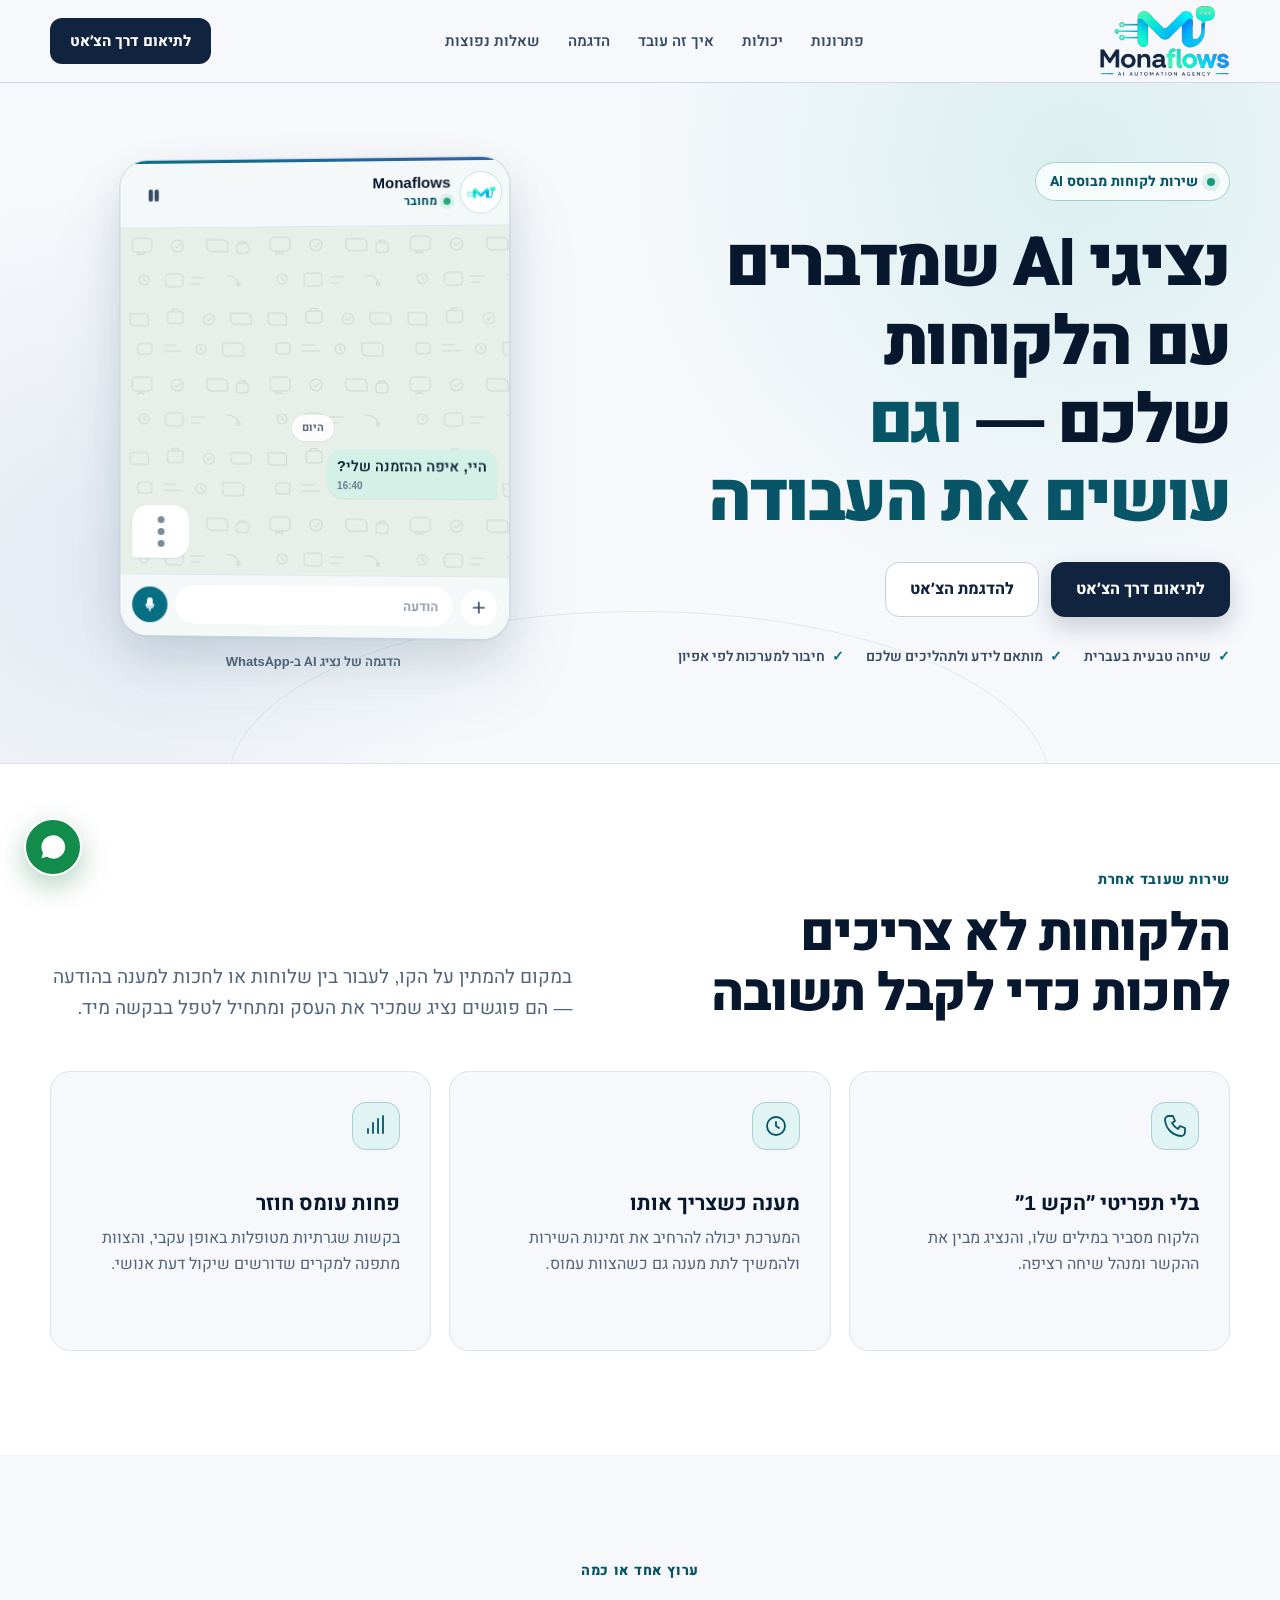
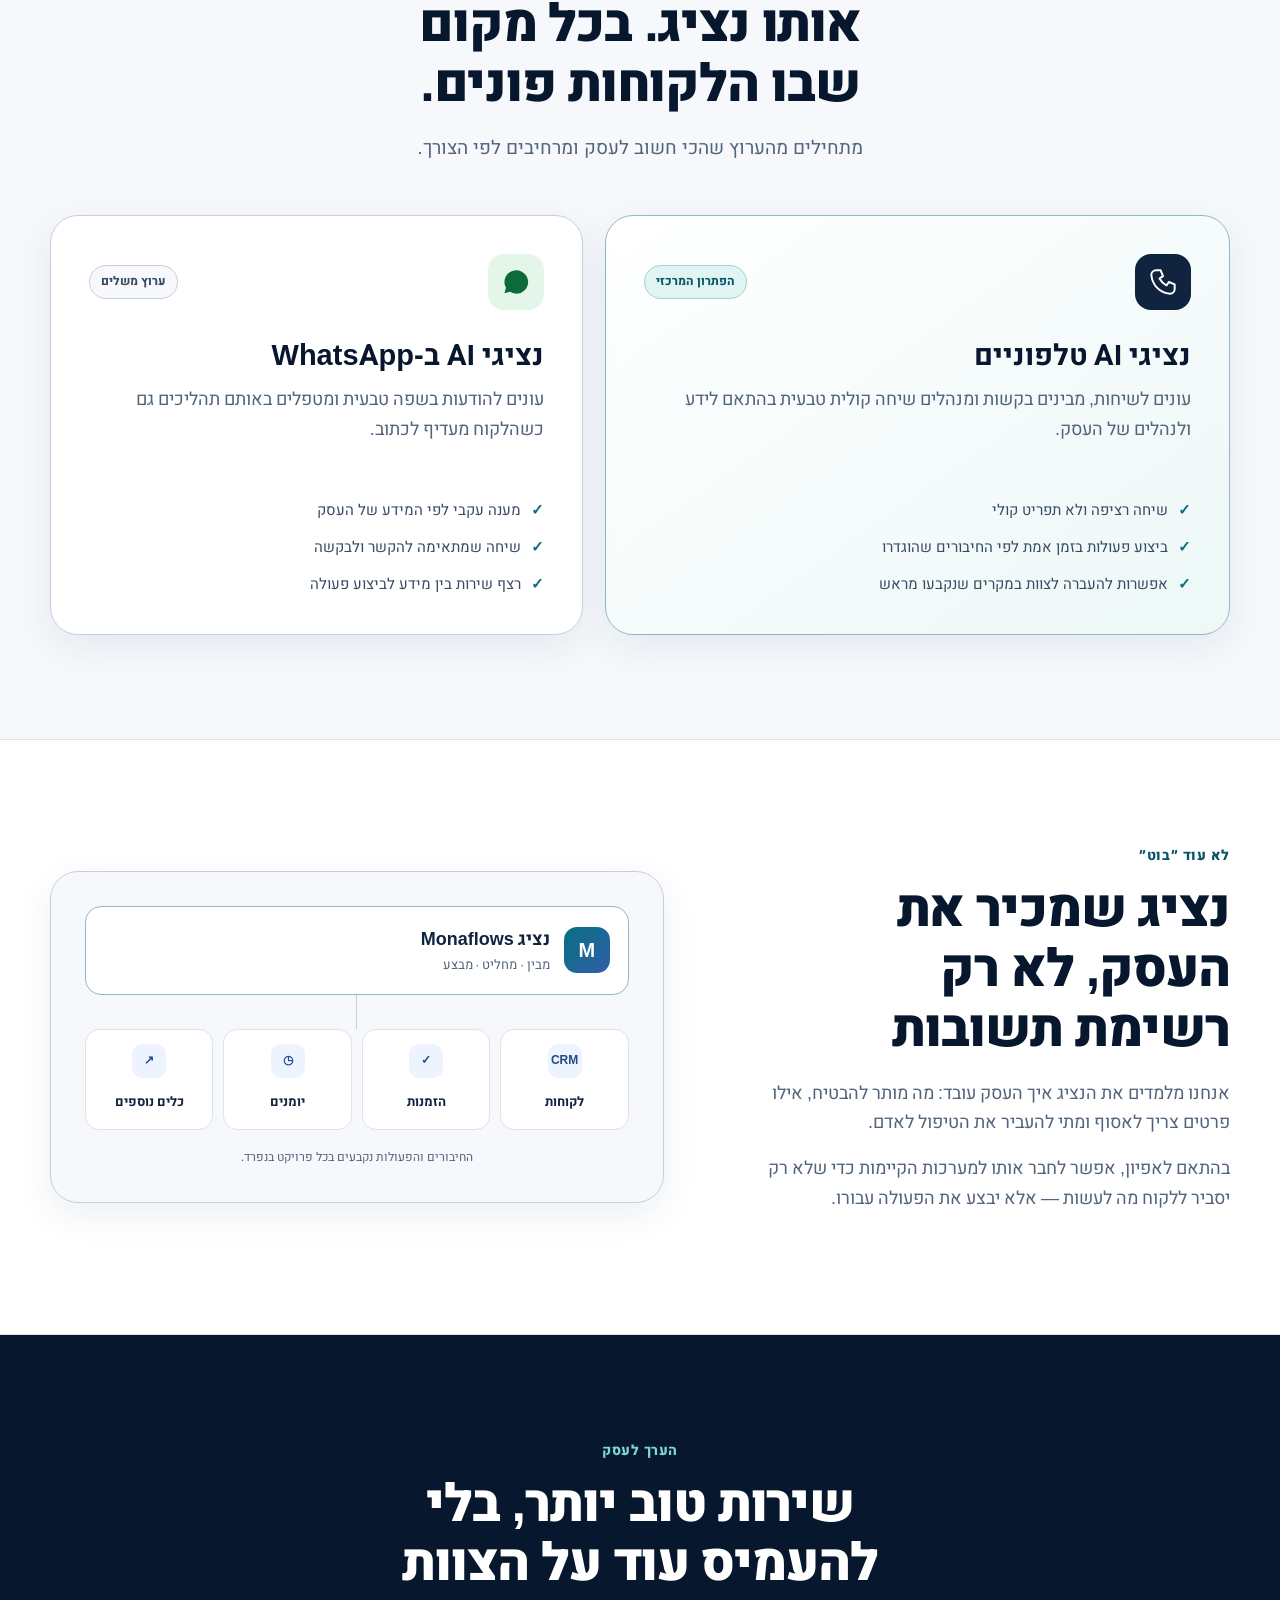
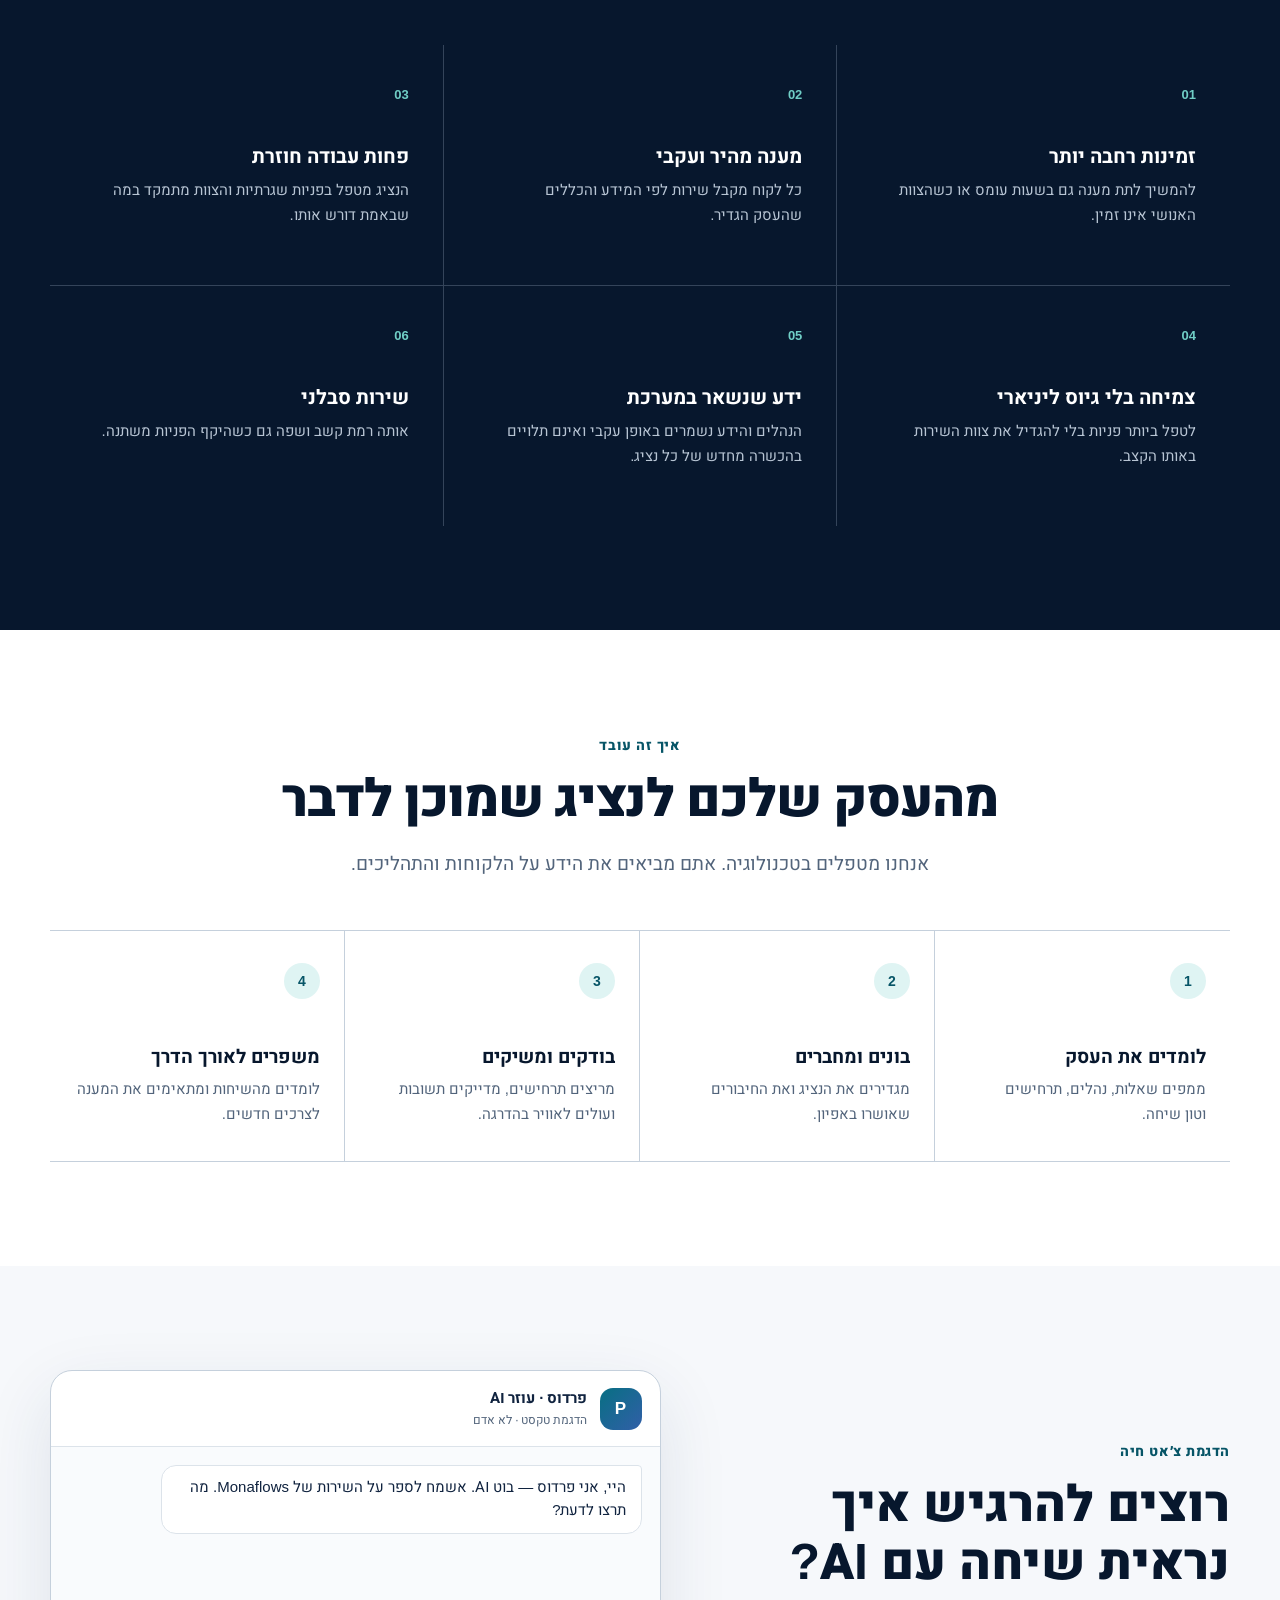
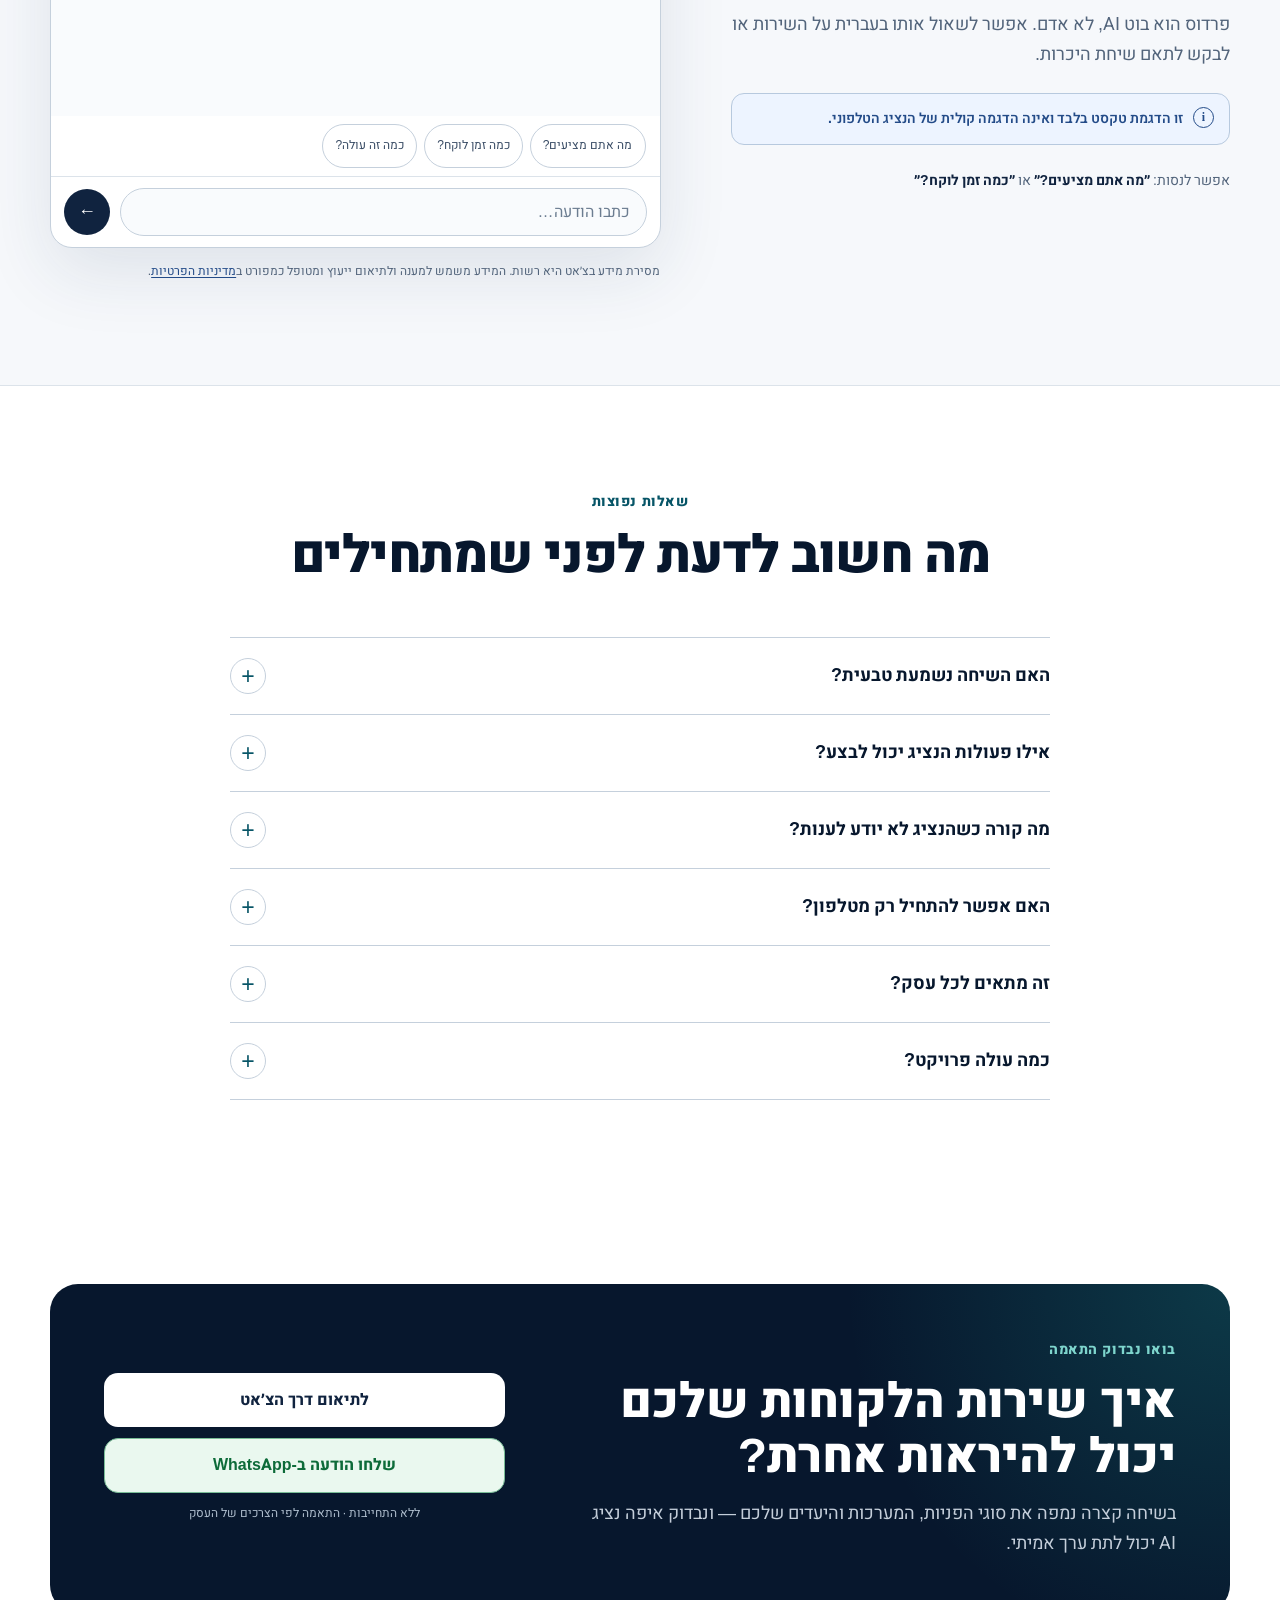
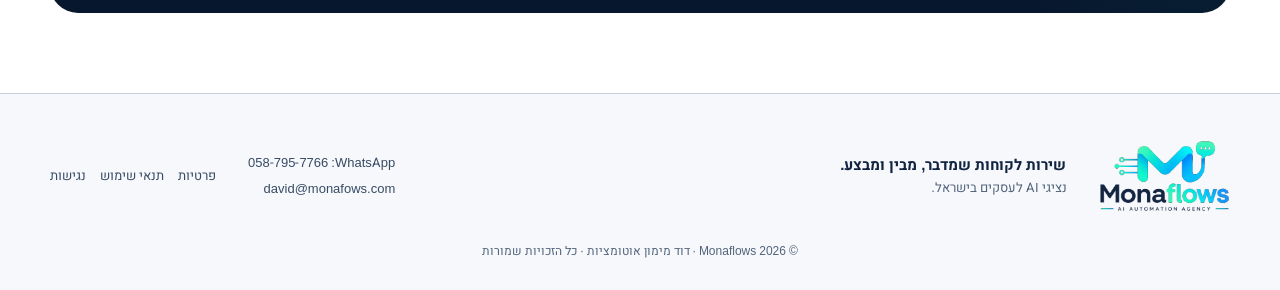
==== commit 37b653bf: "Replace the static hero card with an animated WhatsApp chat demo. Co-authored-by: Cursor <cursoragen" ====
--- a/index.html
+++ b/index.html
@@ -48,7 +48,6 @@
       <div class="hero-copy">
         <div class="eyebrow"><span class="status-dot" aria-hidden="true"></span> שירות לקוחות מבוסס AI</div>
         <h1>נציגי AI שמדברים עם הלקוחות שלכם — <span>וגם עושים את העבודה</span></h1>
-        <p class="hero-lead">נציגים טלפוניים שמנהלים שיחה טבעית, מבינים מה הלקוח צריך ומבצעים פעולות במערכות העסק. אותו שירות יכול לפעול גם ב‑WhatsApp.</p>
         <div class="ctas">
           <a class="btn btn-primary" id="heroBookBtn" href="#demo">לתיאום דרך הצ׳אט</a>
           <a class="btn btn-secondary" href="#demo">להדגמת הצ׳אט</a>
@@ -60,20 +59,37 @@
         </ul>
       </div>
 
-      <button type="button" class="call-visual" id="heroChatMock" aria-haspopup="dialog" aria-controls="chatDialog">
-        <span class="call-label">שיחה נכנסת</span>
-        <span class="call-business">שירות הלקוחות של העסק</span>
-        <span class="call-status"><i aria-hidden="true"></i> נציג AI בשיחה</span>
-        <span class="waveform" aria-hidden="true">
-          <i></i><i></i><i></i><i></i><i></i><i></i><i></i><i></i><i></i><i></i><i></i><i></i>
-        </span>
-        <span class="call-transcript">״בשמחה. מצאתי את ההזמנה — תרצה שאעדכן את מועד האספקה?״</span>
-        <span class="call-meta">
-          <span><b>02:14</b> זמן שיחה</span>
-          <span><b>פעולה</b> הזמנה אותרה</span>
-        </span>
-        <span class="open-demo">לחצו לפתיחת הדגמת צ׳אט <span aria-hidden="true">←</span></span>
-      </button>
+      <figure class="wa-demo" id="waDemo">
+        <div class="wa-demo-frame">
+          <header class="wa-demo-header">
+            <img class="wa-demo-avatar" src="icon.png" alt="" width="40" height="40">
+            <div class="wa-demo-identity">
+              <p class="wa-demo-name">Monaflows</p>
+              <p class="wa-demo-presence"><span class="wa-demo-online" aria-hidden="true"></span> מחובר</p>
+            </div>
+            <button type="button" class="wa-demo-pause" data-wa-pause aria-pressed="false" aria-label="השהיית ההדגמה">
+              <svg class="wa-icon-pause" viewBox="0 0 24 24" aria-hidden="true"><rect x="6" y="5" width="4" height="14" rx="1.2"/><rect x="14" y="5" width="4" height="14" rx="1.2"/></svg>
+              <svg class="wa-icon-play" viewBox="0 0 24 24" aria-hidden="true"><path d="M8 5.8v12.4L18 12 8 5.8Z"/></svg>
+            </button>
+          </header>
+          <section class="wa-demo-thread" data-wa-thread aria-hidden="true">
+            <p class="wa-date is-visible">היום</p>
+          </section>
+          <div class="wa-demo-composer" aria-hidden="true">
+            <span class="wa-demo-composer-btn">
+              <svg viewBox="0 0 24 24"><path d="M12 5v14M5 12h14" fill="none" stroke="currentColor" stroke-width="2.2" stroke-linecap="round"/></svg>
+            </span>
+            <span class="wa-demo-composer-field">הודעה</span>
+            <span class="wa-demo-composer-send">
+              <svg viewBox="0 0 24 24" aria-hidden="true">
+                <rect x="9" y="3.5" width="6" height="11" rx="3" fill="currentColor"/>
+                <path d="M7 12a5 5 0 0 0 10 0M12 17v3.5" fill="none" stroke="currentColor" stroke-width="1.8" stroke-linecap="round"/>
+              </svg>
+            </span>
+          </div>
+        </div>
+        <figcaption class="wa-demo-caption">הדגמה של נציג AI ב‑WhatsApp</figcaption>
+      </figure>
     </div>
   </section>
 
@@ -320,6 +336,8 @@
   <svg viewBox="0 0 24 24" aria-hidden="true"><path d="M17.5 14.4c-.3-.1-1.7-.9-2-1-.3-.1-.5-.1-.6.1-.2.3-.7 1-.9 1.1-.2.2-.3.2-.6.1-.3-.1-1.2-.5-2.3-1.4-.9-.8-1.4-1.7-1.6-2-.2-.3 0-.4.1-.6.1-.1.3-.3.4-.5.1-.2.2-.3.3-.5.1-.2 0-.4 0-.5 0-.1-.6-1.5-.9-2-.2-.5-.4-.4-.6-.4h-.5c-.2 0-.5.1-.7.3-.2.3-.9.9-.9 2.2s.9 2.5 1.1 2.7c.1.2 1.8 2.7 4.3 3.8 1.6.7 2.2.7 3 .6.5-.1 1.7-.7 1.9-1.3.2-.7.2-1.2.2-1.3-.1-.1-.3-.2-.6-.3zM12 2a10 10 0 0 0-8.6 15l-1.3 4.7 4.9-1.3A10 10 0 1 0 12 2Z"/></svg>
 </a>
 
+<script src="wa-demo.js"></script>
+
 <dialog id="chatDialog" closedby="any" aria-labelledby="chatDialogTitle">
   <form method="dialog">
     <button type="submit" class="close-overlay" aria-label="סגירת הצ׳אט">×</button>
@@ -361,7 +379,7 @@
     document.getElementById("demoInput").focus();
   }
   dialog.addEventListener("close", ()=>{ if(box.parentNode!==host) host.appendChild(box); });
-  mock.addEventListener("click", openChat);
+  if (mock) mock.addEventListener("click", openChat);
   if (!("closedBy" in HTMLDialogElement.prototype)) {
     dialog.addEventListener("click", event=>{
       if(event.target!==dialog) return;
--- a/site.css
+++ b/site.css
@@ -269,13 +269,6 @@
   letter-spacing:-.035em;
 }
 .hero h1 span{color:var(--primary-dark)}
-.hero-lead{
-  max-width:610px;
-  margin-block-end:32px;
-  color:var(--muted-strong);
-  font-size:20px;
-  line-height:1.7;
-}
 .hero-points{
   display:flex;
   flex-wrap:wrap;
@@ -292,101 +285,282 @@
   color:var(--primary);
   font-weight:900;
 }
-.call-visual{
+.wa-demo{
   position:relative;
   z-index:1;
-  min-height:500px;
+  justify-self:center;
+  width:min(100%,392px);
+  margin:0;
+}
+.wa-demo-frame{
+  overflow:hidden;
+  border:1px solid rgba(181,199,215,.75);
+  border-radius:28px;
+  background:#fff;
+  box-shadow:
+    0 1px 2px rgba(16,35,63,.05),
+    0 18px 44px rgba(16,35,63,.12),
+    0 40px 80px rgba(8,111,131,.08);
+}
+.wa-demo-frame::before{
+  content:"";
+  display:block;
+  height:3px;
+  background:linear-gradient(90deg,var(--primary),var(--blue));
+}
+.wa-demo-header{
+  display:flex;
+  align-items:center;
+  gap:10px;
+  border-block-end:1px solid #e1e8ee;
+  background:#f4f8f9;
+  padding-block:10px;
+  padding-inline:8px 12px;
+}
+.wa-demo-avatar{
+  width:40px;
+  height:40px;
+  flex:0 0 auto;
+  border:2px solid #fff;
+  border-radius:50%;
+  background:#fff;
+  object-fit:contain;
+  box-shadow:0 0 0 1px rgba(8,111,131,.18);
+}
+.wa-demo-identity{min-width:0;flex:1}
+.wa-demo-name{
+  color:var(--ink-strong);
+  font-size:15px;
+  font-weight:800;
+  line-height:1.2;
+}
+.wa-demo-presence{
+  display:flex;
+  align-items:center;
+  gap:6px;
+  color:var(--primary-dark);
+  font-size:12px;
+  font-weight:700;
+}
+.wa-demo-online{
+  width:7px;
+  height:7px;
+  border-radius:50%;
+  background:#1ea97c;
+  box-shadow:0 0 0 4px rgba(30,169,124,.12);
+}
+.wa-demo-pause{
+  width:44px;
+  height:44px;
+  flex:0 0 auto;
+  display:grid;
+  place-items:center;
+  border:0;
+  border-radius:50%;
+  background:transparent;
+  color:var(--muted-strong);
+  cursor:pointer;
+}
+.wa-demo-pause[hidden]{display:none}
+.wa-demo-pause:hover{background:rgba(8,111,131,.08);color:var(--primary-dark)}
+.wa-demo-pause:focus-visible{outline:2px solid var(--primary);outline-offset:2px}
+.wa-demo-pause svg{width:18px;height:18px;fill:currentColor}
+.wa-demo.is-paused .wa-icon-pause,
+.wa-demo:not(.is-paused) .wa-icon-play{display:none}
+.wa-demo-thread{
   display:flex;
   flex-direction:column;
-  align-items:center;
-  justify-content:center;
-  border:1px solid #b5c7d7;
-  border-radius:34px;
+  gap:8px;
+  height:348px;
+  overflow:auto;
+  scrollbar-width:none;
   background:
-    linear-gradient(rgba(255,255,255,.87),rgba(255,255,255,.95)),
-    repeating-linear-gradient(90deg,transparent 0 46px,rgba(49,95,168,.08) 47px),
-    repeating-linear-gradient(0deg,transparent 0 46px,rgba(49,95,168,.08) 47px);
-  box-shadow:var(--shadow);
-  padding:42px;
-  text-align:center;
-  cursor:pointer;
-  transition:transform .25s,box-shadow .25s;
-}
-.call-visual:hover{transform:translateY(-5px);box-shadow:0 30px 80px rgba(26,55,88,.16)}
-.call-label{
-  margin-block-end:9px;
+    url("wa-wallpaper.svg") repeat,
+    #e7efe8;
+  padding:12px 12px 16px;
+  direction:ltr;
+}
+.wa-demo-thread::-webkit-scrollbar{display:none}
+.wa-demo-thread::before{
+  content:"";
+  flex:1 1 0;
+  min-height:8px;
+}
+.wa-date,
+.wa-action{
+  align-self:center;
+  direction:rtl;
+  max-width:90%;
+}
+.wa-date{
+  border-radius:999px;
+  background:rgba(255,255,255,.82);
+  color:#5b6b7c;
+  padding:4px 10px;
+  font-size:11px;
+  font-weight:700;
+  box-shadow:0 1px 2px rgba(16,35,63,.06);
+}
+.wa-msg{
+  display:flex;
+  max-width:82%;
+}
+.wa-msg-bot{align-self:flex-start}
+.wa-msg-customer{align-self:flex-end}
+.wa-bubble{
+  display:flex;
+  flex-direction:column;
+  align-items:stretch;
+  gap:2px;
+  border-radius:16px;
+  padding:7px 10px 5px;
+  box-shadow:0 1px 1px rgba(16,35,63,.08);
+  direction:rtl;
+}
+.wa-msg-bot .wa-bubble{
+  border-bottom-left-radius:4px;
+  background:#fff;
+}
+.wa-msg-customer .wa-bubble{
+  border-bottom-right-radius:4px;
+  background:#d4f1e8;
+}
+.wa-bubble-text{
+  margin:0;
+  min-width:0;
+  color:var(--ink-strong);
+  font-size:14.5px;
+  font-weight:550;
+  line-height:1.45;
+  text-align:start;
+  overflow-wrap:break-word;
+}
+.wa-time{
+  margin-inline-start:auto;
+  color:#6a7b8d;
+  font-size:10px;
+  font-weight:600;
+  line-height:1.4;
+}
+.wa-typing .wa-bubble{
+  display:flex;
+  align-items:center;
+  gap:5px;
+  min-width:58px;
+  padding:11px 14px;
+}
+.wa-typing span{
+  width:7px;
+  height:7px;
+  border-radius:50%;
+  background:#7d8b99;
+  animation:wa-typing 1.05s ease-in-out infinite;
+}
+.wa-typing span:nth-child(2){animation-delay:.15s}
+.wa-typing span:nth-child(3){animation-delay:.3s}
+.wa-action{
+  display:flex;
+  align-items:center;
+  gap:8px;
+  border:1px solid rgba(8,111,131,.16);
+  border-radius:999px;
+  background:rgba(255,255,255,.9);
+  color:var(--primary-dark);
+  padding:7px 12px 7px 10px;
+  font-size:12px;
+  font-weight:750;
+  box-shadow:0 1px 2px rgba(16,35,63,.06);
+}
+.wa-action-icon{
+  width:14px;
+  height:14px;
+  flex:0 0 auto;
+  border:2px solid rgba(8,111,131,.22);
+  border-block-start-color:var(--primary);
+  border-radius:50%;
+  animation:wa-spin .7s linear infinite;
+}
+.wa-action.is-done .wa-action-icon{
+  display:grid;
+  place-items:center;
+  animation:none;
+  border:0;
+  background:var(--primary);
+}
+.wa-action.is-done .wa-action-icon::after{
+  content:"";
+  width:6px;
+  height:3px;
+  margin-block-start:-2px;
+  border-inline-start:1.8px solid #fff;
+  border-block-end:1.8px solid #fff;
+  transform:rotate(-45deg);
+}
+.wa-enter{
+  opacity:0;
+  transform:translateY(8px);
+  transition:opacity .38s cubic-bezier(.16,1,.3,1),transform .38s cubic-bezier(.16,1,.3,1);
+}
+.wa-enter.is-visible{opacity:1;transform:none}
+.wa-enter.is-leaving{opacity:0;transform:translateY(4px)}
+.wa-demo-thread.is-resetting .wa-enter{
+  opacity:0;
+  transform:translateY(6px);
+  transition:opacity .42s ease,transform .42s ease;
+}
+.wa-demo-composer{
+  display:flex;
+  align-items:center;
+  gap:8px;
+  border-block-start:1px solid #e1e8ee;
+  background:#f4f8f9;
+  padding:10px 12px 12px;
+  pointer-events:none;
+}
+.wa-demo-composer-btn,
+.wa-demo-composer-send{
+  width:36px;
+  height:36px;
+  flex:0 0 auto;
+  display:grid;
+  place-items:center;
+  border-radius:50%;
+  background:#fff;
+  color:var(--muted-strong);
+}
+.wa-demo-composer-btn svg,
+.wa-demo-composer-send svg{
+  width:18px;
+  height:18px;
+  display:block;
+}
+.wa-demo-composer-field{
+  flex:1;
+  min-width:0;
+  border-radius:999px;
+  background:#fff;
+  color:#8a98a8;
+  padding:9px 14px;
+  font-size:13px;
+  font-weight:600;
+}
+.wa-demo-composer-send{
+  background:var(--primary);
+  color:#fff;
+}
+.wa-demo-caption{
+  margin-block-start:14px;
   color:var(--muted);
   font-size:13px;
-  font-weight:700;
-  letter-spacing:.05em;
-}
-.call-business{
-  color:var(--ink-strong);
-  font-size:24px;
-  font-weight:800;
-}
-.call-status{
-  display:flex;
-  align-items:center;
-  gap:8px;
-  margin-block:17px 30px;
-  color:var(--primary-dark);
-  font-size:14px;
-  font-weight:700;
-}
-.call-status i{
-  width:8px;
-  height:8px;
-  border-radius:50%;
-  background:#159b79;
-  animation:pulse 1.8s infinite;
-}
-.waveform{
-  height:76px;
-  display:flex;
-  align-items:center;
-  justify-content:center;
-  gap:6px;
-  direction:ltr;
-}
-.waveform i{
-  width:5px;
-  height:var(--wave,24px);
-  border-radius:8px;
-  background:linear-gradient(180deg,#25b9ad,var(--blue));
-  animation:wave 1.2s ease-in-out infinite alternate;
-}
-.waveform i:nth-child(2n){--wave:44px;animation-delay:-.35s}
-.waveform i:nth-child(3n){--wave:64px;animation-delay:-.7s}
-.waveform i:nth-child(5n){--wave:34px;animation-delay:-.2s}
-.call-transcript{
-  max-width:360px;
-  margin-block:28px;
-  color:var(--ink);
-  font-size:17px;
-  font-weight:650;
-  line-height:1.6;
-}
-.call-meta{
-  width:100%;
-  display:grid;
-  grid-template-columns:1fr 1fr;
-  gap:10px;
-}
-.call-meta>span{
-  border:1px solid var(--line-soft);
-  border-radius:12px;
-  background:var(--surface-soft);
-  padding:11px;
-  color:var(--muted);
-  font-size:12px;
-}
-.call-meta b{display:block;color:var(--ink);font-size:14px}
-.open-demo{
-  margin-block-start:26px;
-  color:var(--blue-dark);
-  font-size:14px;
-  font-weight:750;
+  font-weight:600;
+  text-align:center;
+  line-height:1.45;
+}
+@media (hover:hover) and (min-width:981px){
+  .wa-demo-frame{
+    transform:perspective(1600px) rotateY(-4.5deg);
+    transform-origin:center center;
+  }
 }
 
 /* Problem */
@@ -853,9 +1027,9 @@
   box-shadow:var(--shadow-soft);
 }
 
-@keyframes pulse{50%{opacity:.45}}
-@keyframes wave{to{height:calc(var(--wave,24px) * .45)}}
 @keyframes typing{0%,60%,100%{opacity:.3;transform:translateY(0)}30%{opacity:1;transform:translateY(-3px)}}
+@keyframes wa-typing{0%,60%,100%{opacity:.35;transform:translateY(0)}30%{opacity:1;transform:translateY(-2px)}}
+@keyframes wa-spin{to{transform:rotate(360deg)}}
 
 @media(max-width:980px){
   nav{grid-template-columns:auto 1fr auto}
@@ -878,7 +1052,8 @@
   .navlinks.open a{min-height:48px;padding:11px}
   .hero{grid-template-columns:1fr;gap:52px}
   .hero-copy{max-width:760px}
-  .call-visual{width:min(100%,620px);margin-inline:auto}
+  .wa-demo{width:min(100%,400px)}
+  .wa-demo-frame{transform:none}
   .split-intro,.capabilities,.demo-wrap{grid-template-columns:1fr;gap:42px}
   .problem-grid,.benefit-grid{grid-template-columns:repeat(2,1fr)}
   .channel-grid{grid-template-columns:1fr}
@@ -903,13 +1078,11 @@
   .section{padding-block:76px}
   .hero{min-height:auto;padding-block:54px 70px}
   .hero h1{font-size:clamp(38px,11.5vw,52px)}
-  .hero-lead{font-size:18px}
   .ctas{flex-direction:column;align-items:stretch}
   .btn{width:100%}
   .hero-points{flex-direction:column;gap:8px}
-  .call-visual{min-height:430px;border-radius:24px;padding:28px 20px}
-  .call-business{font-size:20px}
-  .call-transcript{font-size:16px}
+  .wa-demo-frame{border-radius:24px}
+  .wa-demo-thread{height:268px}
   .split-intro{gap:22px}
   .section-head h2,.split-intro h2,.capability-copy h2{font-size:clamp(31px,9vw,42px)}
   .problem-grid,.benefit-grid{grid-template-columns:1fr}
@@ -948,4 +1121,11 @@
     animation-iteration-count:1!important;
     transition-duration:.01ms!important;
   }
-}
+  .wa-demo-frame{transform:none}
+  .wa-enter,
+  .wa-enter.is-visible,
+  .wa-enter.is-leaving{
+    opacity:1;
+    transform:none;
+  }
+}
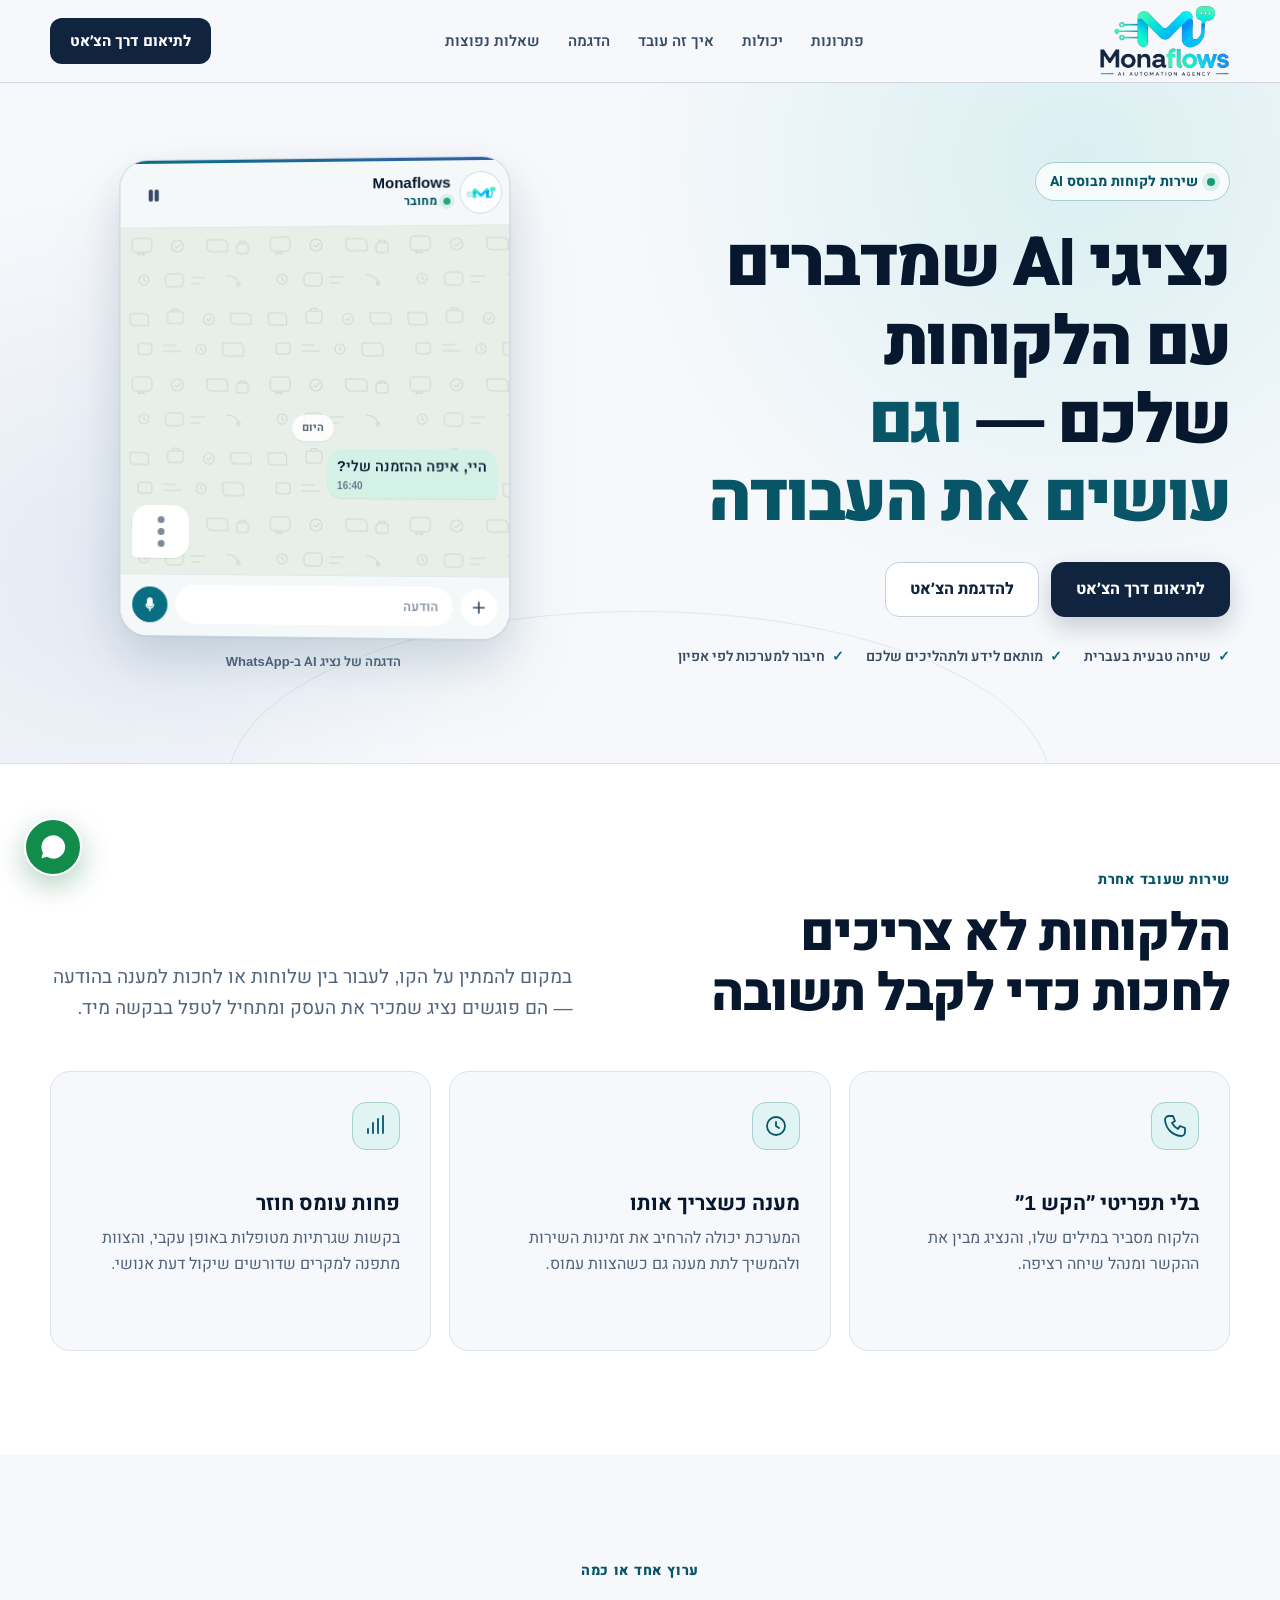
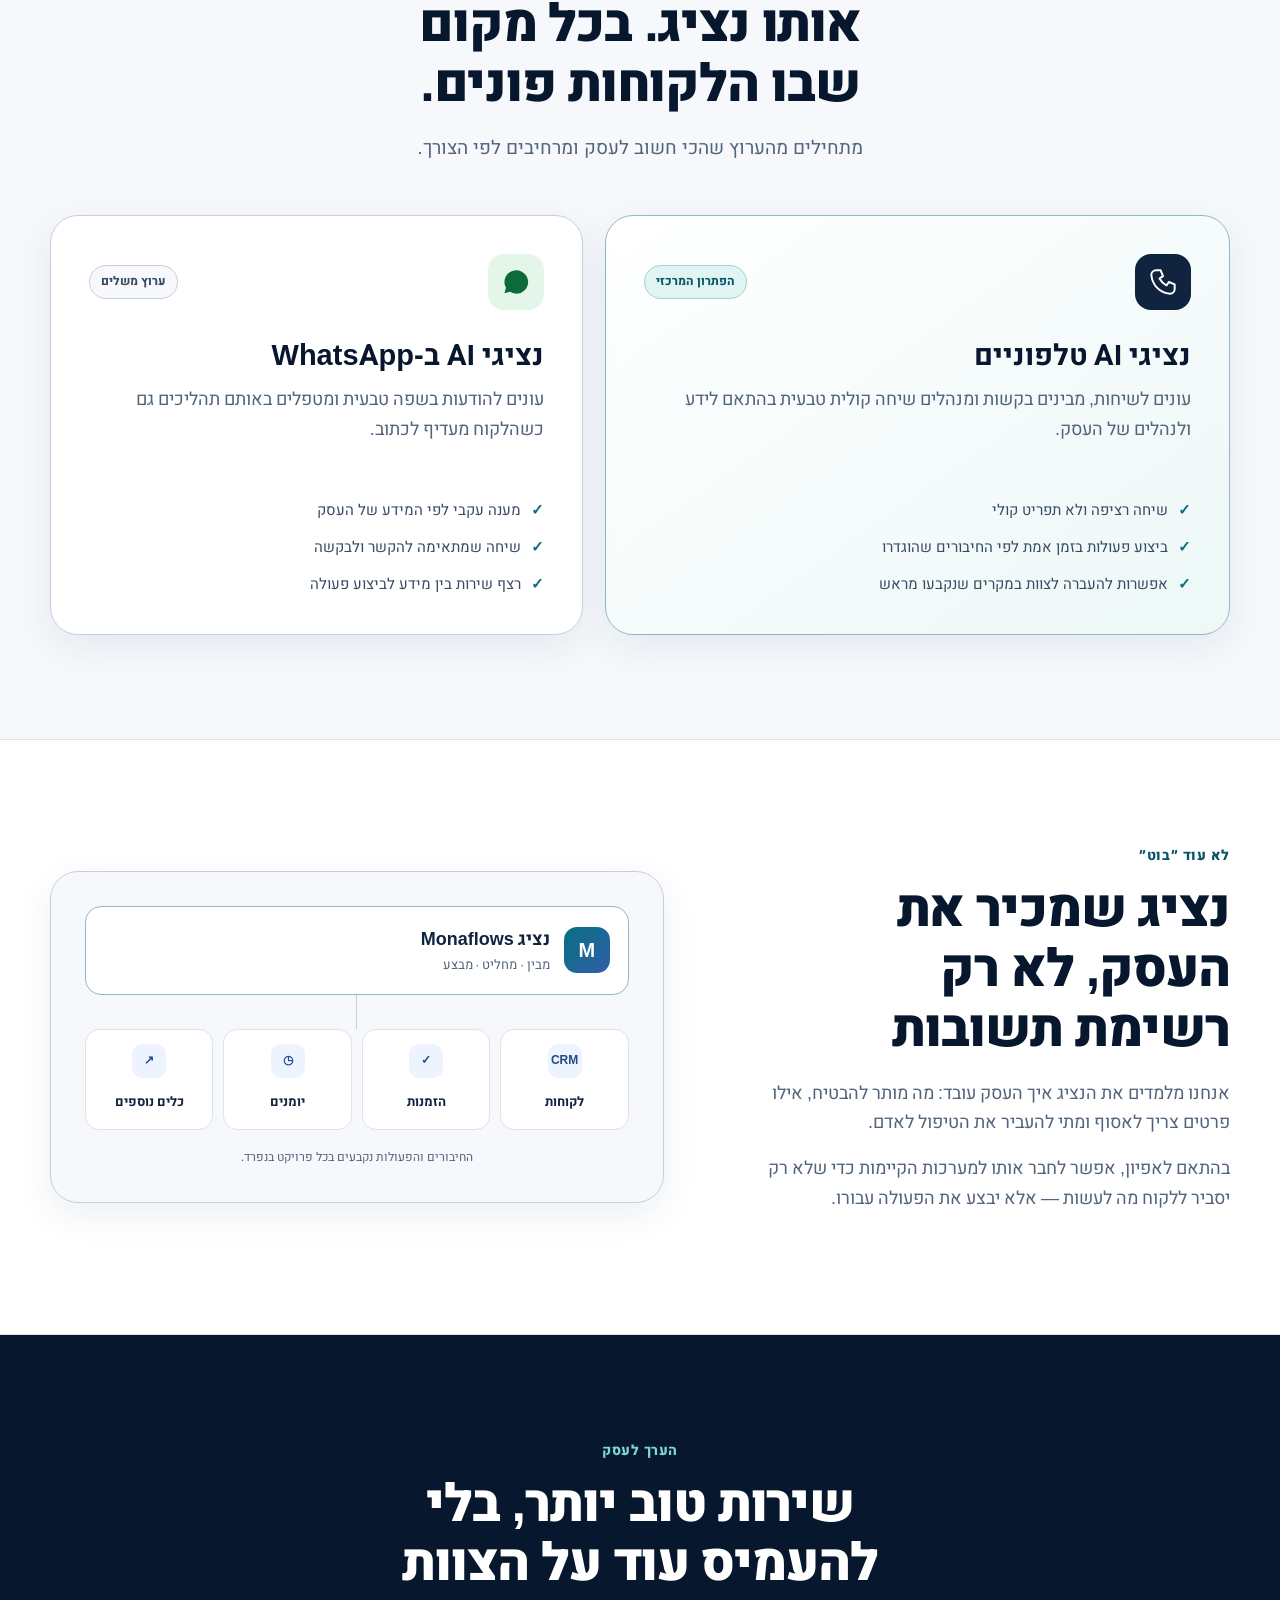
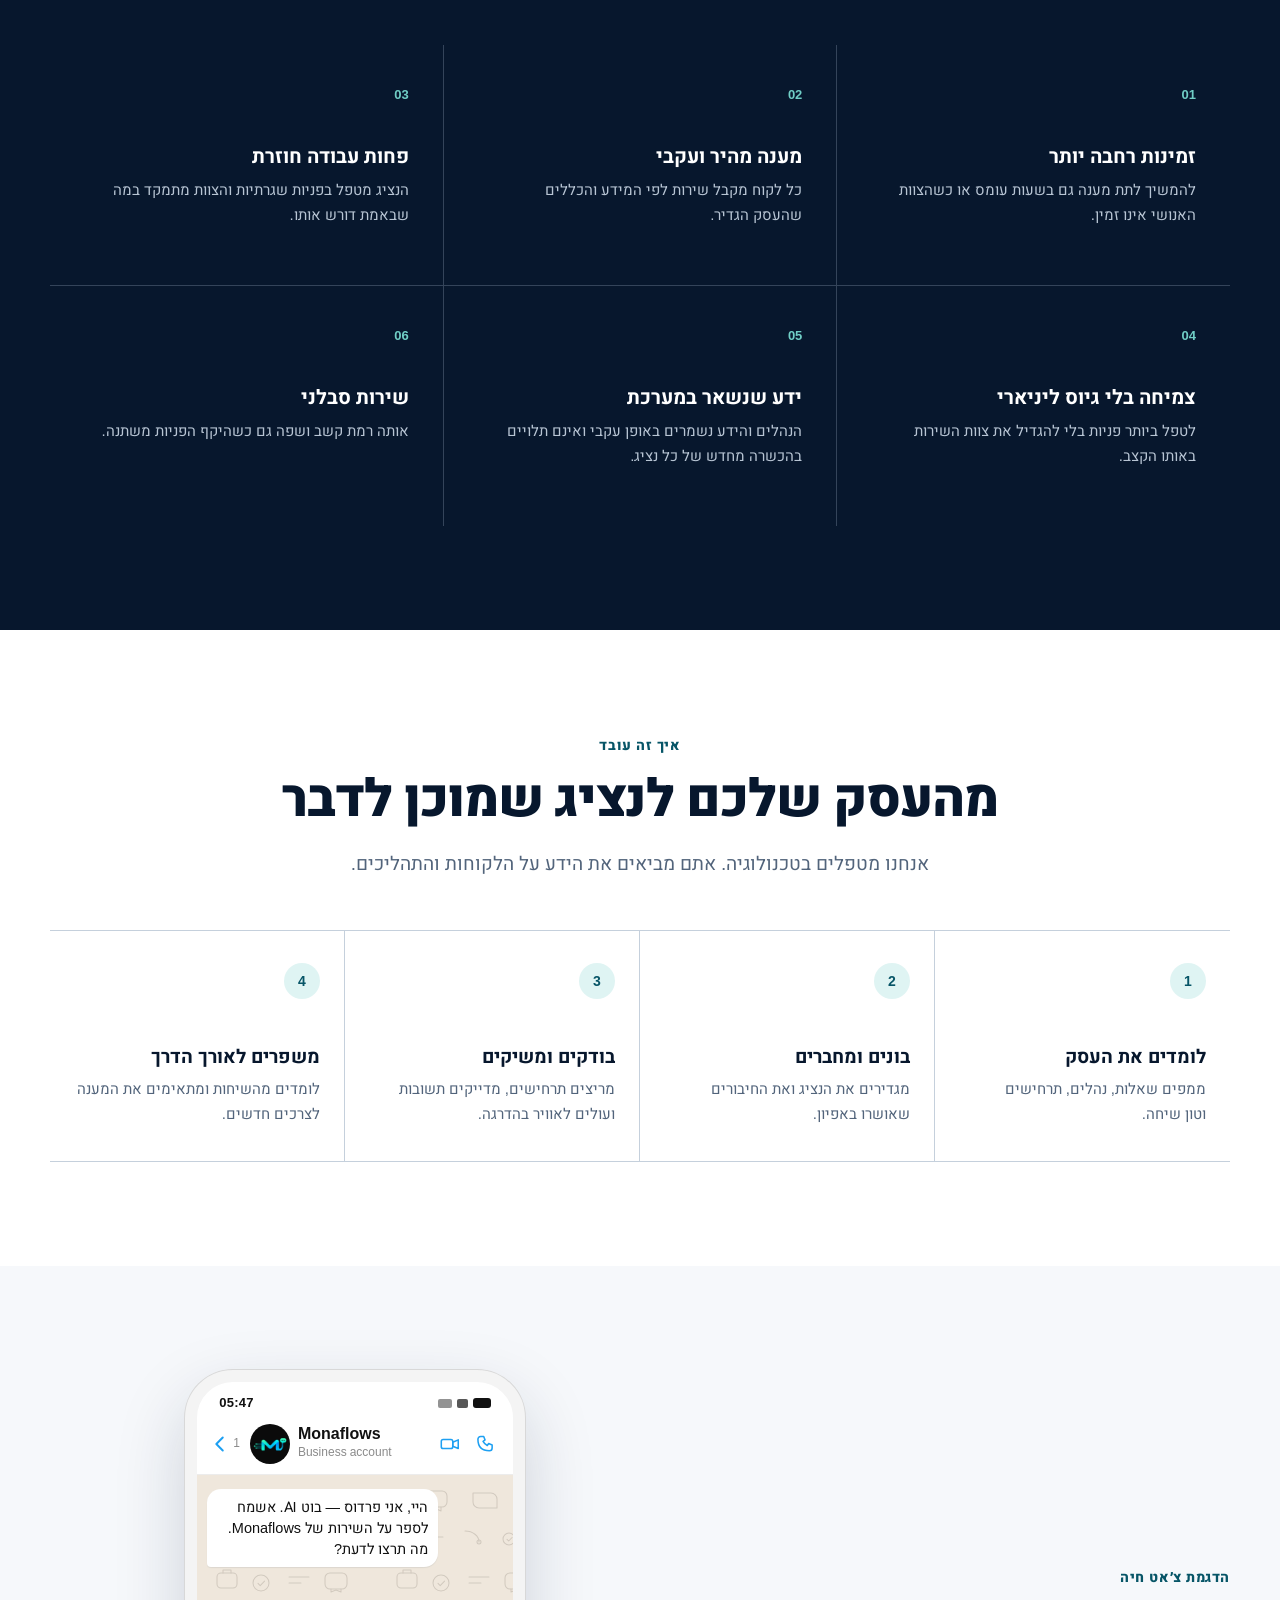
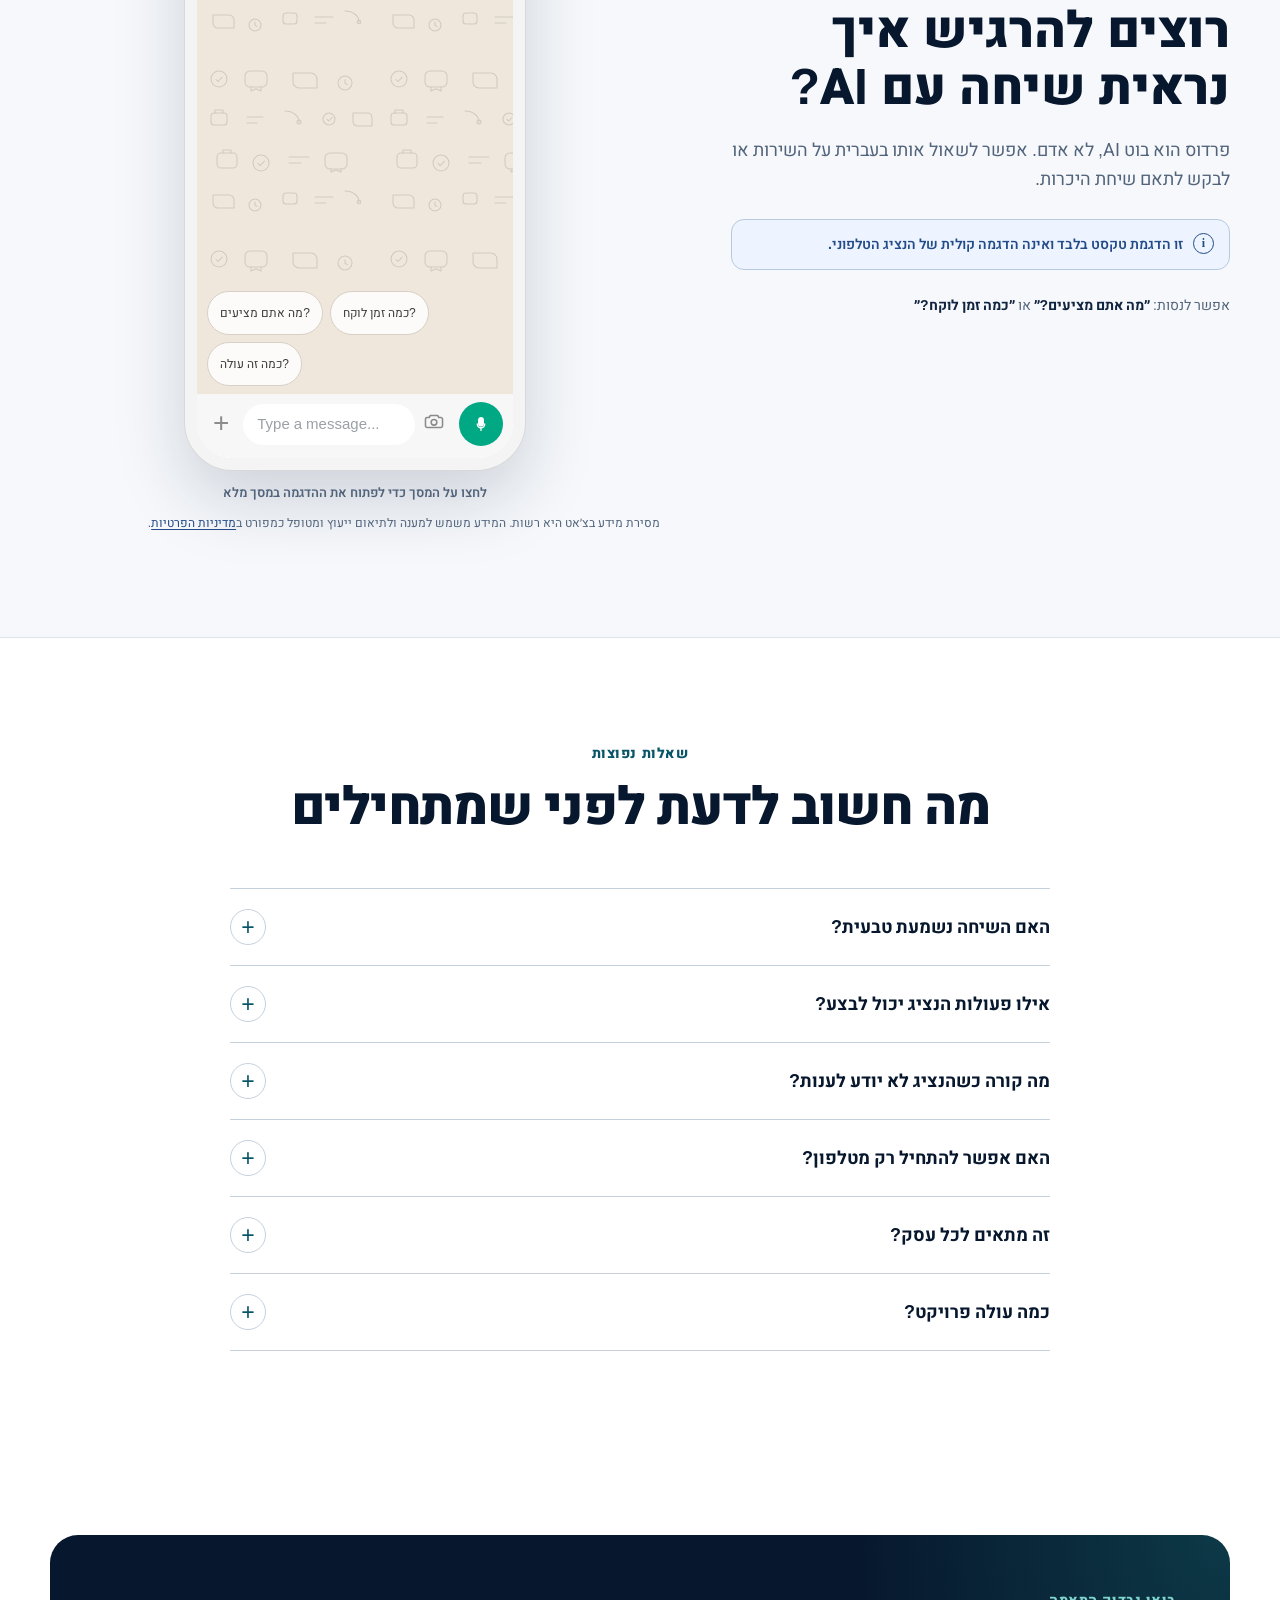
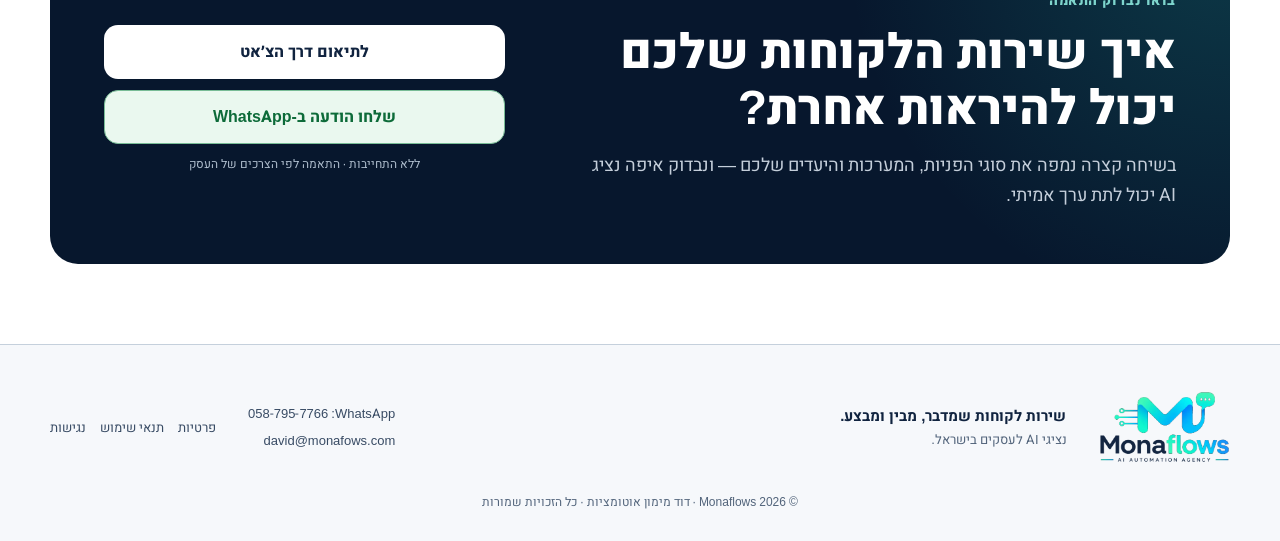
==== commit 45f83336: "Turn the live bot demo into a full-page WhatsApp phone experience. Co-authored-by: Cursor <cursorage" ====
--- a/index.html
+++ b/index.html
@@ -50,7 +50,7 @@
         <h1>נציגי AI שמדברים עם הלקוחות שלכם — <span>וגם עושים את העבודה</span></h1>
         <div class="ctas">
           <a class="btn btn-primary" id="heroBookBtn" href="#demo">לתיאום דרך הצ׳אט</a>
-          <a class="btn btn-secondary" href="#demo">להדגמת הצ׳אט</a>
+          <a class="btn btn-secondary" id="heroDemoBtn" href="#demo">להדגמת הצ׳אט</a>
         </div>
         <ul class="hero-points" aria-label="יתרונות מרכזיים">
           <li>שיחה טבעית בעברית</li>
@@ -250,9 +250,26 @@
       <div>
         <div id="demoHost">
           <div id="demoBox">
+            <div class="wa-phone-status" aria-hidden="true">
+              <span data-wa-clock>9:41</span>
+              <span class="wa-phone-status-icons">
+                <i></i><i></i><i></i>
+              </span>
+            </div>
             <div class="dh">
-              <div class="cm-av" aria-hidden="true">P</div>
-              <div><b>פרדוס · עוזר AI</b><span>הדגמת טקסט · לא אדם</span></div>
+              <button type="button" class="wa-phone-back" id="demoBackBtn" aria-label="חזרה מההדגמה">
+                <svg viewBox="0 0 24 24" aria-hidden="true"><path d="M15 5 8 12l7 7" fill="none" stroke="currentColor" stroke-width="2.2" stroke-linecap="round" stroke-linejoin="round"/></svg>
+                <span>1</span>
+              </button>
+              <img class="cm-av" src="icon.png" alt="" width="40" height="40">
+              <div>
+                <b>Monaflows</b>
+                <span>Business account</span>
+              </div>
+              <div class="wa-phone-calls" aria-hidden="true">
+                <svg viewBox="0 0 24 24"><rect x="2.5" y="7" width="12.5" height="10" rx="2" fill="none" stroke="currentColor" stroke-width="1.7"/><path d="m15 10 6-2.5v9.5L15 14.5Z" fill="none" stroke="currentColor" stroke-width="1.7" stroke-linejoin="round"/></svg>
+                <svg viewBox="0 0 24 24"><path d="M6.2 3.8h3.3l1.5 3.8-2.2 1.5a11.4 11.4 0 0 0 4.6 4.6l1.5-2.2 3.8 1.5v3.3a3 3 0 0 1-3 3C7.6 19.3 3.2 14.9 3.2 6.8a3 3 0 0 1 3-3Z" fill="none" stroke="currentColor" stroke-width="1.7" stroke-linejoin="round"/></svg>
+              </div>
             </div>
             <div id="demoMsgs" role="log" aria-live="polite" aria-relevant="additions">
               <div class="di">היי, אני פרדוס — בוט AI. אשמח לספר על השירות של Monaflows. מה תרצו לדעת?</div>
@@ -263,12 +280,20 @@
               <button type="button" data-q="כמה זה עולה?">כמה זה עולה?</button>
             </div>
             <form id="demoForm" autocomplete="off">
+              <span class="wa-composer-plus" aria-hidden="true">+</span>
               <label class="visually-hidden" for="demoInput">הודעה לבוט ההדגמה</label>
-              <input id="demoInput" name="message" type="text" maxlength="4000" placeholder="כתבו הודעה…" autocomplete="off">
-              <button type="submit" aria-label="שליחת ההודעה"><span aria-hidden="true">←</span></button>
+              <input id="demoInput" name="message" type="text" maxlength="4000" placeholder="Type a message..." autocomplete="off">
+              <span class="wa-composer-cam" aria-hidden="true">
+                <svg viewBox="0 0 24 24"><path d="M4.5 8.2h2.2l1.3-2.2h8l1.3 2.2h2.2A1.8 1.8 0 0 1 21.3 10v7.3a1.8 1.8 0 0 1-1.8 1.8H4.5A1.8 1.8 0 0 1 2.7 17.3V10a1.8 1.8 0 0 1 1.8-1.8Z" fill="none" stroke="currentColor" stroke-width="1.7"/><circle cx="12" cy="13.4" r="3.1" fill="none" stroke="currentColor" stroke-width="1.7"/></svg>
+              </span>
+              <button type="submit" class="wa-send" id="demoSend" aria-label="שליחת ההודעה">
+                <svg class="wa-icon-mic" viewBox="0 0 24 24" aria-hidden="true"><rect x="9" y="3.5" width="6" height="11" rx="3" fill="currentColor"/><path d="M7 12a5 5 0 0 0 10 0M12 17v3.5" fill="none" stroke="currentColor" stroke-width="1.8" stroke-linecap="round"/></svg>
+                <svg class="wa-icon-go" viewBox="0 0 24 24" aria-hidden="true"><path d="m4 12 16-8-6.5 16-2.2-6.3L4 12Z" fill="currentColor"/></svg>
+              </button>
             </form>
           </div>
         </div>
+        <p class="wa-phone-hint">לחצו על המסך כדי לפתוח את ההדגמה במסך מלא</p>
         <p class="chat-notice">מסירת מידע בצ׳אט היא רשות. המידע משמש למענה ולתיאום ייעוץ ומטופל כמפורט ב<a href="privacy.html">מדיניות הפרטיות</a>.</p>
       </div>
     </div>
@@ -339,9 +364,6 @@
 <script src="wa-demo.js"></script>
 
 <dialog id="chatDialog" closedby="any" aria-labelledby="chatDialogTitle">
-  <form method="dialog">
-    <button type="submit" class="close-overlay" aria-label="סגירת הצ׳אט">×</button>
-  </form>
   <h2 id="chatDialogTitle" class="visually-hidden">הדגמת צ׳אט עם בוט AI</h2>
 </dialog>
 
@@ -371,15 +393,40 @@
   const dialog = document.getElementById("chatDialog");
   const host = document.getElementById("demoHost");
   const box = document.getElementById("demoBox");
-  const mock = document.getElementById("heroChatMock");
+  const back = document.getElementById("demoBackBtn");
+  const clock = box.querySelector("[data-wa-clock]");
+  function tickClock(){
+    if(!clock) return;
+    const now=new Date();
+    clock.textContent=now.toLocaleTimeString("en-GB",{hour:"2-digit",minute:"2-digit",hour12:false});
+  }
+  tickClock();
+  window.setInterval(tickClock,30000);
   function openChat(){
+    if(dialog.open) return;
     dialog.appendChild(box);
+    document.body.classList.add("wa-page-demo");
     if(typeof dialog.showModal === "function") dialog.showModal();
     else dialog.setAttribute("open","");
-    document.getElementById("demoInput").focus();
-  }
-  dialog.addEventListener("close", ()=>{ if(box.parentNode!==host) host.appendChild(box); });
-  if (mock) mock.addEventListener("click", openChat);
+    const input=document.getElementById("demoInput");
+    if(input) input.focus();
+  }
+  function closeChat(){
+    if(dialog.open) dialog.close();
+  }
+  dialog.addEventListener("close", ()=>{
+    document.body.classList.remove("wa-page-demo");
+    if(box.parentNode!==host) host.appendChild(box);
+  });
+  box.addEventListener("click", ()=>{
+    if(!dialog.open) openChat();
+  });
+  if(back) back.addEventListener("click", event=>{
+    event.preventDefault();
+    event.stopPropagation();
+    if(dialog.open) closeChat();
+    else openChat();
+  });
   if (!("closedBy" in HTMLDialogElement.prototype)) {
     dialog.addEventListener("click", event=>{
       if(event.target!==dialog) return;
@@ -388,6 +435,10 @@
       if(!inside&&dialog.open) dialog.close();
     });
   }
+  window.openLiveDemo=openChat;
+  dialog.addEventListener("click", event=>{
+    if(event.target===dialog && dialog.open) dialog.close();
+  });
 })();
 
 (function(){
@@ -396,11 +447,12 @@
     ["waFinal","waFloat","waFooter"].forEach(id=>{
       const el=document.getElementById(id); if(el) el.href=wa;
     });
-    ["bookBtn","heroBookBtn","headerBookBtn"].forEach(id=>{
+    ["bookBtn","heroBookBtn","headerBookBtn","heroDemoBtn"].forEach(id=>{
       const button=document.getElementById(id);
       if(button) button.addEventListener("click", event=>{
         event.preventDefault();
-        if(window.bookViaBot) window.bookViaBot();
+        if(window.openLiveDemo) window.openLiveDemo();
+        else if(window.bookViaBot) window.bookViaBot();
       });
     });
   }
@@ -416,6 +468,11 @@
   const quick=document.getElementById("dquick");
   let sessionId=null;
   let busy=false;
+
+  function syncSend(){
+    form.classList.toggle("has-text", Boolean(input.value.trim()));
+  }
+  input.addEventListener("input", syncSend);
 
   function add(text,who){
     const message=document.createElement("div");
@@ -455,6 +512,7 @@
     busy=true;
     form.setAttribute("aria-busy","true");
     input.value="";
+    syncSend();
     if(quick) quick.hidden=true;
     add(text,"me");
     const indicator=typing();
@@ -493,11 +551,7 @@
   });
   input.addEventListener("focus",()=>setTimeout(()=>msgs.scrollTop=msgs.scrollHeight,400));
   window.bookViaBot=function(){
-    document.getElementById("demo")?.scrollIntoView({
-      behavior:window.matchMedia("(prefers-reduced-motion: reduce)").matches?"auto":"smooth",
-      block:"start"
-    });
-    setTimeout(()=>document.getElementById("demoInput")?.focus(),500);
+    if(window.openLiveDemo) window.openLiveDemo();
   };
 })();
 </script>
--- a/site.css
+++ b/site.css
@@ -790,120 +790,210 @@
 }
 .try-hint{font-size:14px}
 .try-hint b{color:var(--ink)}
-#demoHost{min-height:478px}
+#demoHost{
+  display:flex;
+  justify-content:center;
+}
 #demoBox{
-  height:478px;
+  width:min(100%,340px);
+  height:700px;
   display:flex;
   flex-direction:column;
   overflow:hidden;
-  border:1px solid var(--line);
-  border-radius:22px;
-  background:var(--surface);
-  box-shadow:var(--shadow);
-}
+  border:12px solid #f4f4f4;
+  border-radius:48px;
+  background:#fff;
+  box-shadow:
+    0 0 0 1px #d8d8d8,
+    0 28px 70px rgba(16,35,63,.18);
+  direction:ltr;
+  cursor:pointer;
+}
+.wa-phone-status{
+  display:flex;
+  align-items:center;
+  justify-content:space-between;
+  padding:10px 22px 4px;
+  color:#111;
+  font-size:13px;
+  font-weight:800;
+  letter-spacing:.02em;
+}
+.wa-phone-status-icons{display:flex;align-items:center;gap:5px}
+.wa-phone-status-icons i{
+  display:block;
+  height:9px;
+  border-radius:2px;
+  background:#111;
+}
+.wa-phone-status-icons i:nth-child(1){width:14px;opacity:.45}
+.wa-phone-status-icons i:nth-child(2){width:11px;opacity:.7}
+.wa-phone-status-icons i:nth-child(3){width:18px;height:10px;border-radius:3px}
 .dh{
   display:flex;
   align-items:center;
-  gap:12px;
-  border-block-end:1px solid var(--line-soft);
-  padding:15px 18px;
-}
+  gap:8px;
+  border-block-end:1px solid #ececec;
+  background:#fff;
+  padding:6px 10px 10px;
+}
+.wa-phone-back{
+  display:flex;
+  align-items:center;
+  gap:2px;
+  border:0;
+  background:transparent;
+  color:#1ea0f2;
+  padding:4px 2px;
+  font-size:20px;
+  font-weight:600;
+  cursor:pointer;
+}
+.wa-phone-back svg{width:22px;height:22px;display:block}
+.wa-phone-back:focus-visible{outline:2px solid var(--primary);outline-offset:2px}
 .cm-av{
-  width:42px;
-  height:42px;
-  display:grid;
-  place-items:center;
+  width:40px;
+  height:40px;
   flex:0 0 auto;
-  border-radius:13px;
-  background:linear-gradient(135deg,var(--primary),var(--blue));
-  color:#fff;
-  font-size:17px;
-  font-weight:900;
-}
+  border-radius:50%;
+  background:#0b0b0b;
+  object-fit:cover;
+}
+.dh>div:not(.wa-phone-calls){min-width:0;flex:1}
 .dh b,.dh span{display:block}
-.dh b{font-size:15px}
-.dh span{color:var(--muted);font-size:12px}
+.dh b{color:#111;font-size:16px;font-weight:800;line-height:1.15}
+.dh span{color:#8b8b8b;font-size:12px;font-weight:500}
+.wa-phone-calls{
+  display:flex;
+  align-items:center;
+  gap:14px;
+  color:#1ea0f2;
+  padding-inline:6px;
+}
+.wa-phone-calls svg{width:22px;height:22px;display:block}
 #demoMsgs{
   flex:1;
   overflow-y:auto;
   display:flex;
   flex-direction:column;
-  gap:10px;
-  background:#f9fbfd;
-  padding:18px;
-}
-#demoMsgs::-webkit-scrollbar{width:7px}
-#demoMsgs::-webkit-scrollbar-thumb{border-radius:6px;background:#afbdca}
+  gap:8px;
+  background:
+    url("wa-chat-wallpaper.svg") repeat,
+    #efe7dc;
+  padding:14px 10px 12px;
+}
+#demoMsgs::-webkit-scrollbar{width:0}
 .di,.do{
-  max-width:84%;
-  border-radius:15px;
-  padding:10px 14px;
-  font-size:15px;
-  line-height:1.55;
-}
-.di{align-self:flex-start;border:1px solid var(--line-soft);border-start-start-radius:4px;background:var(--surface)}
-.do{align-self:flex-end;border-end-end-radius:4px;background:var(--ink);color:#fff}
+  max-width:78%;
+  border-radius:14px;
+  padding:8px 10px 7px;
+  color:#111;
+  font-size:14.5px;
+  line-height:1.45;
+  direction:rtl;
+  text-align:start;
+  box-shadow:0 1px 1px rgba(16,35,63,.08);
+}
+.di{
+  align-self:flex-start;
+  border-bottom-left-radius:4px;
+  background:#fff;
+}
+.do{
+  align-self:flex-end;
+  border-bottom-right-radius:4px;
+  background:#d9fdd3;
+}
 .dtyping{
   align-self:flex-start;
   display:flex;
   gap:5px;
-  border:1px solid var(--line-soft);
-  border-radius:15px;
-  background:var(--surface);
-  padding:13px 16px;
+  border-radius:14px;
+  background:#fff;
+  padding:11px 14px;
+  box-shadow:0 1px 1px rgba(16,35,63,.08);
 }
 .dtyping span{
   width:6px;
   height:6px;
   border-radius:50%;
-  background:var(--muted);
+  background:#8a8a8a;
   animation:typing 1.2s infinite;
 }
 .dtyping span:nth-child(2){animation-delay:.2s}
 .dtyping span:nth-child(3){animation-delay:.4s}
-.dquick{display:flex;flex-wrap:wrap;gap:7px;padding:8px 14px}
+.dquick{display:flex;flex-wrap:wrap;gap:7px;padding:8px 10px;background:#efe7dc}
 .dquick button{
   min-height:44px;
-  border:1px solid var(--line);
+  border:1px solid #d7d0c6;
   border-radius:999px;
-  background:var(--surface);
-  color:var(--muted-strong);
-  padding:8px 12px;
+  background:rgba(255,255,255,.86);
+  color:#3b3b3b;
+  padding:6px 12px;
   font-size:12px;
   cursor:pointer;
 }
-.dquick button:hover{border-color:var(--primary);background:var(--primary-soft);color:var(--primary-dark)}
+.dquick button:hover{border-color:var(--primary);background:#fff;color:var(--primary-dark)}
 #demoForm{
   display:flex;
   align-items:center;
-  gap:10px;
-  border-block-start:1px solid var(--line-soft);
-  padding:11px 13px;
+  gap:8px;
+  background:#f7f7f7;
+  padding:8px 10px 12px;
+}
+.wa-composer-plus{
+  width:28px;
+  flex:0 0 auto;
+  color:#8b8b8b;
+  font-size:28px;
+  font-weight:400;
+  line-height:1;
+  text-align:center;
 }
 #demoInput{
-  min-height:46px;
+  min-height:40px;
   flex:1;
   min-width:0;
-  border:1px solid var(--line);
+  border:0;
   border-radius:999px;
-  background:#f9fbfd;
-  color:var(--ink);
-  padding:10px 16px;
-  font-size:16px;
-}
-#demoInput::placeholder{color:#6c7d91}
-#demoForm button{
-  width:46px;
-  height:46px;
+  background:#fff;
+  color:#111;
+  padding:8px 14px;
+  font-size:15px;
+}
+#demoInput::placeholder{color:#9aa0a6}
+.wa-composer-cam{
+  width:28px;
+  height:28px;
   flex:0 0 auto;
+  color:#8b8b8b;
+}
+.wa-composer-cam svg{width:22px;height:22px;display:block}
+.wa-send{
+  width:44px;
+  height:44px;
+  flex:0 0 auto;
+  display:grid;
+  place-items:center;
   border:0;
   border-radius:50%;
-  background:var(--ink);
+  background:#00a884;
   color:#fff;
-  font-weight:900;
   cursor:pointer;
 }
-.chat-notice{margin-block-start:14px;font-size:12px;line-height:1.55}
+.wa-send:focus-visible{outline:2px solid var(--primary);outline-offset:2px}
+.wa-send svg{width:18px;height:18px;display:block}
+.wa-send .wa-icon-go,
+#demoForm.has-text .wa-icon-mic{display:none}
+#demoForm.has-text .wa-icon-go{display:block}
+.wa-phone-hint{
+  margin-block-start:12px;
+  color:var(--muted);
+  font-size:13px;
+  font-weight:600;
+  text-align:center;
+}
+.chat-notice{margin-block-start:10px;font-size:12px;line-height:1.55}
 .chat-notice a{color:var(--blue-dark);text-decoration:underline;text-underline-offset:2px}
 
 /* FAQ */
@@ -996,36 +1086,28 @@
 
 /* Dialog */
 #chatDialog{
-  width:min(500px,calc(100% - 32px));
-  height:min(700px,calc(100dvh - 32px));
+  width:100%;
+  height:100dvh;
   max-width:none;
   max-height:none;
-  position:relative;
-  overflow:visible;
+  margin:0;
   border:0;
-  border-radius:22px;
-  background:transparent;
+  background:#000;
   padding:0;
 }
-#chatDialog::backdrop{background:rgba(7,23,45,.72);backdrop-filter:blur(6px)}
-#chatDialog[open]{display:flex;flex-direction:column}
-#chatDialog #demoBox{width:100%;height:100%;max-height:100%}
-.close-overlay{
-  position:absolute;
-  inset-block-start:10px;
-  inset-inline-start:10px;
-  z-index:2;
-  width:44px;
-  height:44px;
-  border:1px solid var(--line);
-  border-radius:50%;
-  background:var(--surface);
-  color:var(--ink);
-  font-size:24px;
-  line-height:1;
-  cursor:pointer;
-  box-shadow:var(--shadow-soft);
-}
+#chatDialog::backdrop{background:#000}
+#chatDialog[open]{
+  display:grid;
+  place-items:center;
+}
+#chatDialog #demoBox{
+  width:min(100% - 32px, 390px);
+  height:min(calc(100dvh - 48px), 800px);
+  max-height:100%;
+  cursor:default;
+}
+body.wa-page-demo{overflow:hidden}
+body.wa-page-demo .wa-float{display:none}
 
 @keyframes typing{0%,60%,100%{opacity:.3;transform:translateY(0)}30%{opacity:1;transform:translateY(-3px)}}
 @keyframes wa-typing{0%,60%,100%{opacity:.35;transform:translateY(0)}30%{opacity:1;transform:translateY(-2px)}}
@@ -1100,8 +1182,7 @@
   .steps li+li{border-block-start:1px solid var(--line)}
   .step-number{flex:0 0 auto;margin:0}
   .demo-wrap{gap:34px}
-  #demoHost{min-height:450px}
-  #demoBox{height:450px}
+  #demoBox{height:min(620px,78dvh);width:min(100%,360px);border-radius:40px}
   .dquick{overflow-x:auto;flex-wrap:nowrap}
   .dquick button{flex:0 0 auto}
   .final{border-radius:22px;padding:36px 22px}
@@ -1109,8 +1190,13 @@
   .footer-summary,.contact,.legal{grid-column:auto}
   .legal{justify-content:center}
   .wa-float{inset-inline-end:16px;inset-block-end:16px;width:54px;height:54px}
-  #chatDialog{width:100%;height:100dvh;border-radius:0}
-  #chatDialog #demoBox{border-radius:0}
+  #chatDialog #demoBox{
+    width:100%;
+    height:100dvh;
+    border:0;
+    border-radius:0;
+    box-shadow:none;
+  }
 }
 
 @media (prefers-reduced-motion:reduce){
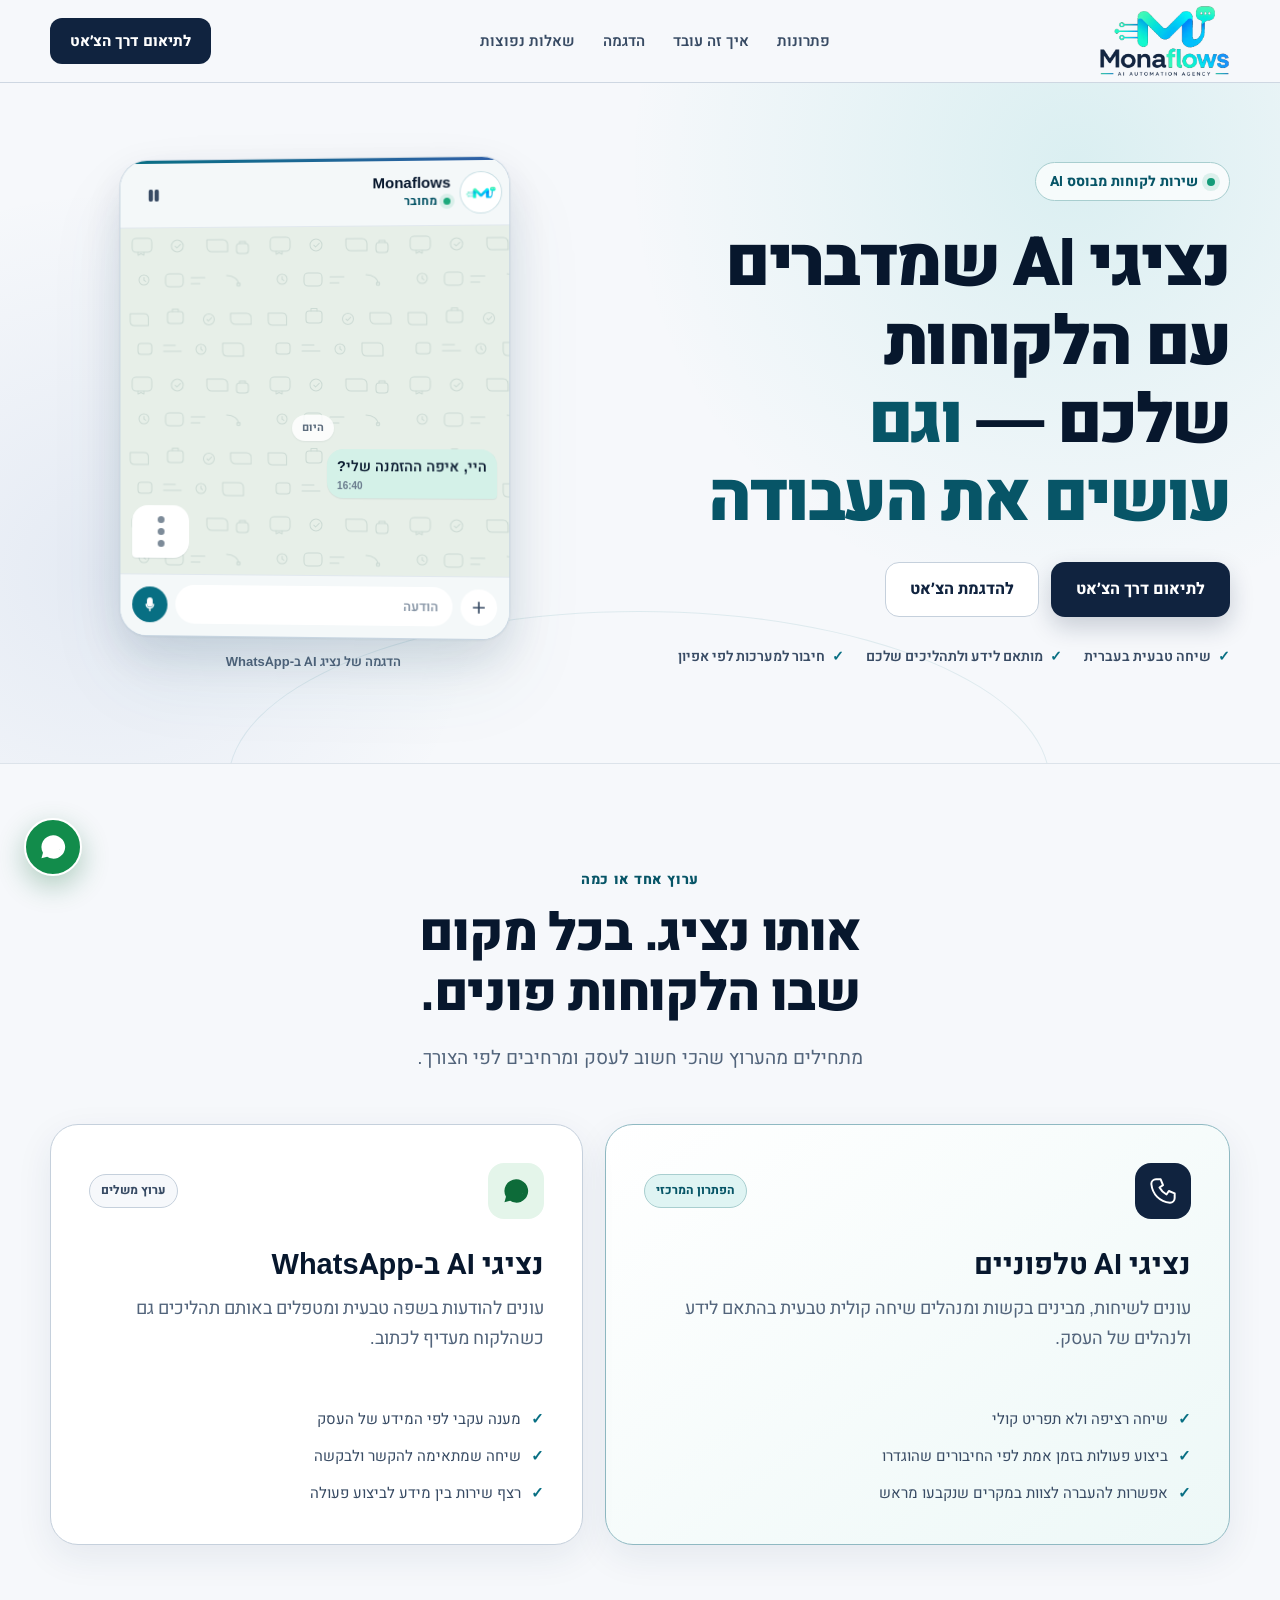
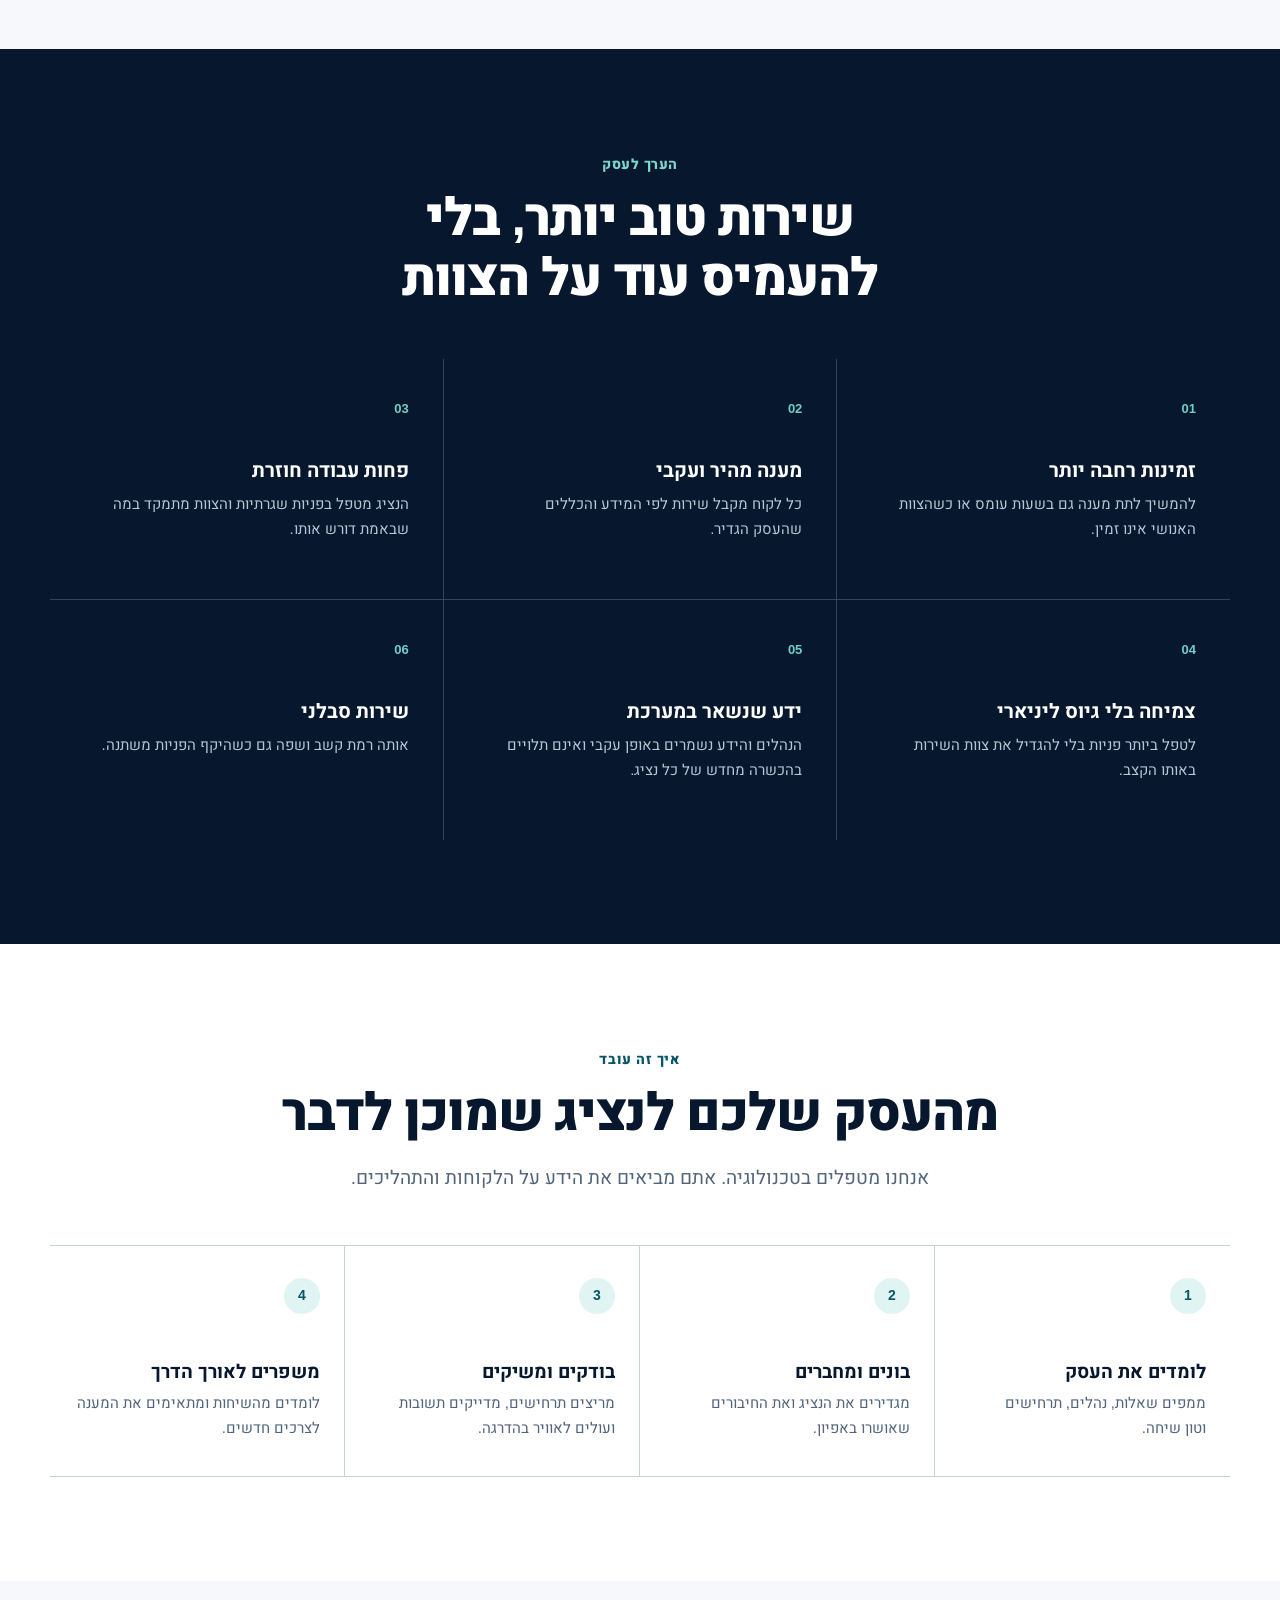
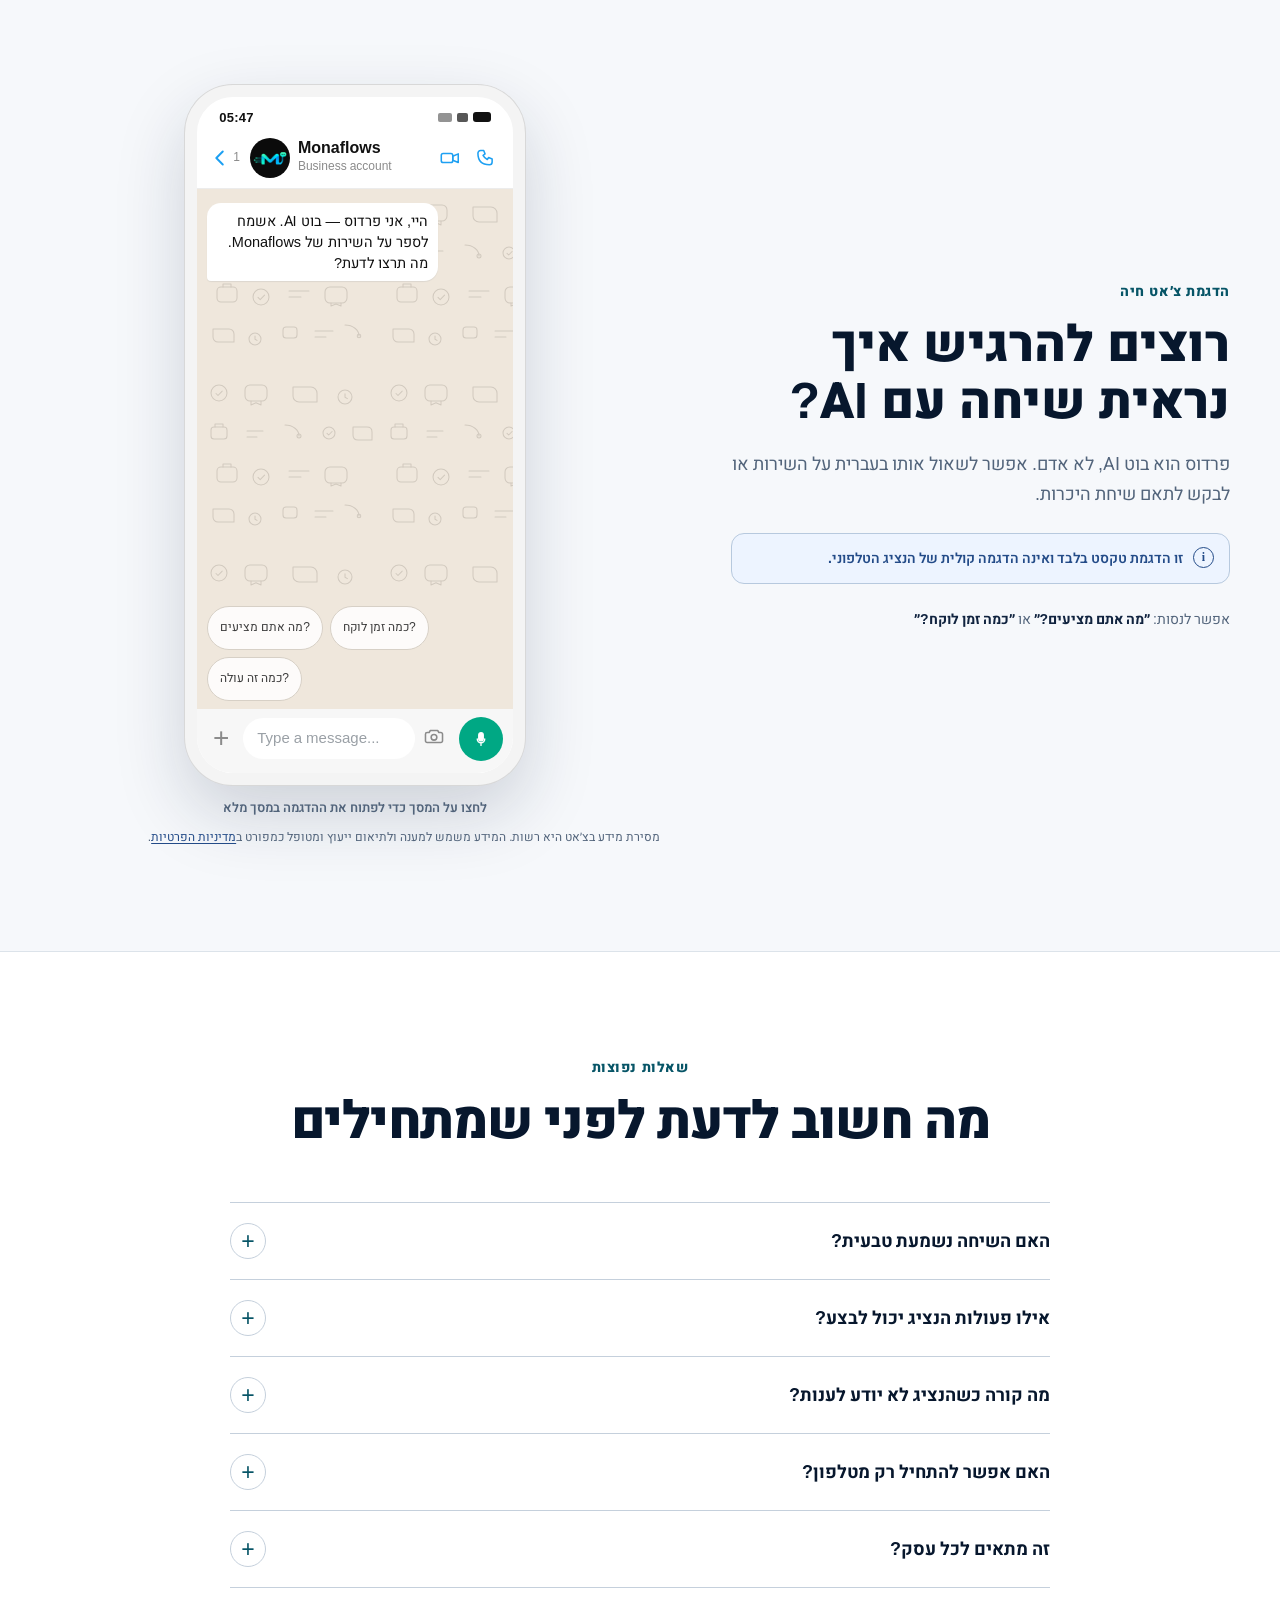
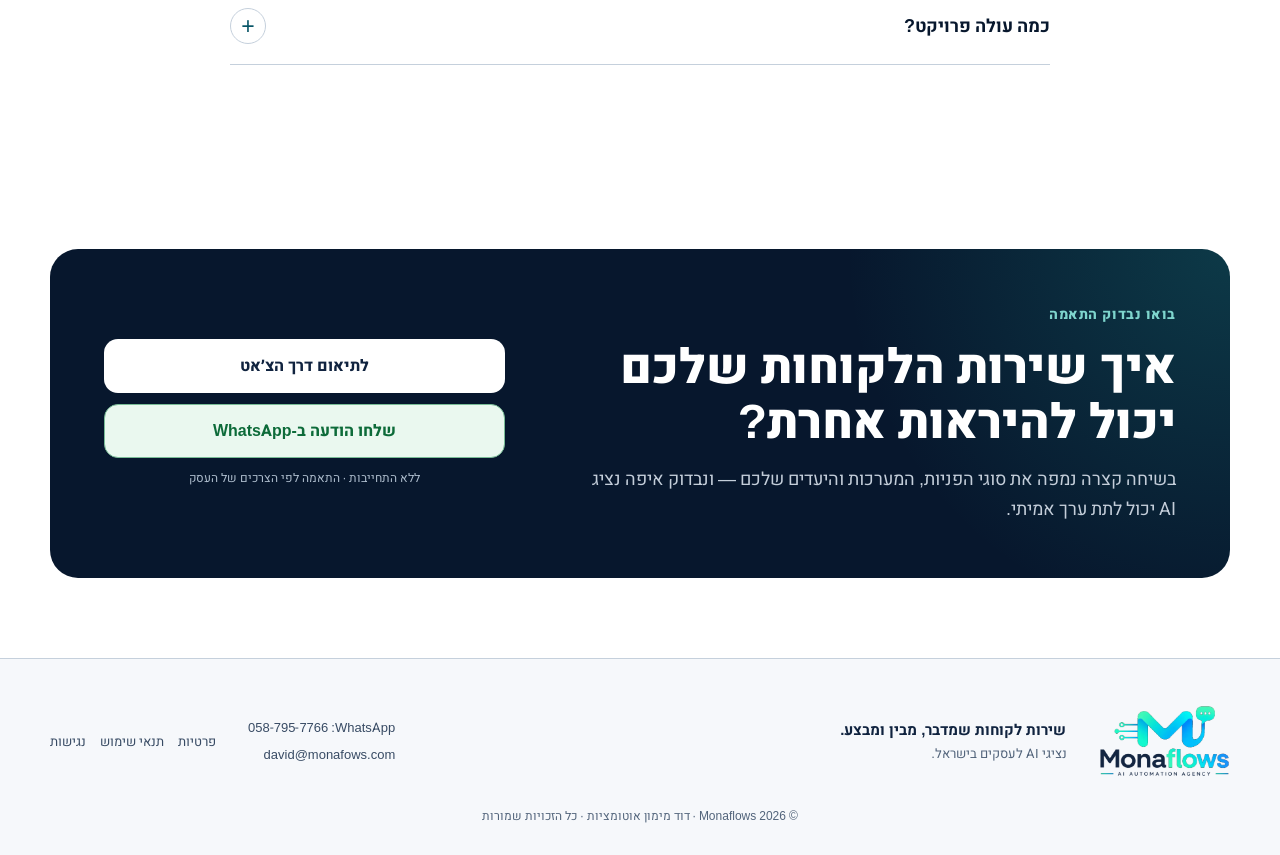
==== commit 10906cf5: "Remove the unused capabilities and problem sections from the homepage. Co-authored-by: Cursor <curso" ====
--- a/index.html
+++ b/index.html
@@ -29,7 +29,6 @@
       </a>
       <div class="navlinks" id="navlinks">
         <a href="#channels">פתרונות</a>
-        <a href="#capabilities">יכולות</a>
         <a href="#how">איך זה עובד</a>
         <a href="#demo">הדגמה</a>
         <a href="#faq">שאלות נפוצות</a>
@@ -93,39 +92,6 @@
     </div>
   </section>
 
-  <section id="problem" class="section problem-section">
-    <div class="wrap split-intro">
-      <div>
-        <p class="kicker">שירות שעובד אחרת</p>
-        <h2>הלקוחות לא צריכים לחכות כדי לקבל תשובה</h2>
-      </div>
-      <p>במקום להמתין על הקו, לעבור בין שלוחות או לחכות למענה בהודעה — הם פוגשים נציג שמכיר את העסק ומתחיל לטפל בבקשה מיד.</p>
-    </div>
-    <div class="wrap problem-grid">
-      <article class="problem-card">
-        <span class="line-icon" aria-hidden="true">
-          <svg viewBox="0 0 24 24"><path d="M6 2h4l2 5-3 2a15 15 0 0 0 6 6l2-3 5 2v4a4 4 0 0 1-4 4C9 21 3 15 2 6a4 4 0 0 1 4-4Z"/></svg>
-        </span>
-        <h3>בלי תפריטי ״הקש 1״</h3>
-        <p>הלקוח מסביר במילים שלו, והנציג מבין את ההקשר ומנהל שיחה רציפה.</p>
-      </article>
-      <article class="problem-card">
-        <span class="line-icon" aria-hidden="true">
-          <svg viewBox="0 0 24 24"><path d="M12 8v4l3 2M21 12a9 9 0 1 1-9-9 9 9 0 0 1 9 9Z"/></svg>
-        </span>
-        <h3>מענה כשצריך אותו</h3>
-        <p>המערכת יכולה להרחיב את זמינות השירות ולהמשיך לתת מענה גם כשהצוות עמוס.</p>
-      </article>
-      <article class="problem-card">
-        <span class="line-icon" aria-hidden="true">
-          <svg viewBox="0 0 24 24"><path d="M4 19v-4m5 4V9m5 10V5m5 14V2"/></svg>
-        </span>
-        <h3>פחות עומס חוזר</h3>
-        <p>בקשות שגרתיות מטופלות באופן עקבי, והצוות מתפנה למקרים שדורשים שיקול דעת אנושי.</p>
-      </article>
-    </div>
-  </section>
-
   <section id="channels" class="section channels-section">
     <div class="wrap">
       <div class="section-head">
@@ -165,31 +131,6 @@
           </ul>
         </article>
       </div>
-    </div>
-  </section>
-
-  <section id="capabilities" class="section capabilities-section">
-    <div class="wrap capabilities">
-      <div class="capability-copy">
-        <p class="kicker">לא עוד ״בוט״</p>
-        <h2>נציג שמכיר את העסק, לא רק רשימת תשובות</h2>
-        <p>אנחנו מלמדים את הנציג איך העסק עובד: מה מותר להבטיח, אילו פרטים צריך לאסוף ומתי להעביר את הטיפול לאדם.</p>
-        <p>בהתאם לאפיון, אפשר לחבר אותו למערכות הקיימות כדי שלא רק יסביר ללקוח מה לעשות — אלא יבצע את הפעולה עבורו.</p>
-      </div>
-      <figure class="system-map">
-        <div class="agent-node">
-          <span class="node-mark" aria-hidden="true">M</span>
-          <div><b>נציג Monaflows</b><small>מבין · מחליט · מבצע</small></div>
-        </div>
-        <div class="connector" aria-hidden="true"></div>
-        <div class="system-nodes">
-          <div><span aria-hidden="true">CRM</span><b>לקוחות</b></div>
-          <div><span aria-hidden="true">✓</span><b>הזמנות</b></div>
-          <div><span aria-hidden="true">◷</span><b>יומנים</b></div>
-          <div><span aria-hidden="true">↗</span><b>כלים נוספים</b></div>
-        </div>
-        <figcaption>החיבורים והפעולות נקבעים בכל פרויקט בנפרד.</figcaption>
-      </figure>
     </div>
   </section>
 
--- a/site.css
+++ b/site.css
@@ -160,7 +160,7 @@
   margin:0 auto 50px;
   text-align:center;
 }
-.section-head h2,.split-intro h2,.capability-copy h2{
+.section-head h2{
   margin-block-end:18px;
   font-size:clamp(34px,4.2vw,52px);
   font-weight:850;
@@ -562,44 +562,6 @@
     transform-origin:center center;
   }
 }
-
-/* Problem */
-.problem-section{background:var(--surface)}
-.split-intro{
-  display:grid;
-  grid-template-columns:1.05fr .95fr;
-  align-items:end;
-  gap:80px;
-  margin-block-end:46px;
-}
-.split-intro h2{margin:0;max-width:600px}
-.split-intro>p{font-size:19px}
-.problem-grid{
-  display:grid;
-  grid-template-columns:repeat(3,1fr);
-  gap:18px;
-}
-.problem-card{
-  min-height:280px;
-  border:1px solid var(--line-soft);
-  border-radius:var(--radius);
-  background:var(--bg);
-  padding:30px;
-}
-.line-icon{
-  width:48px;
-  height:48px;
-  display:grid;
-  place-items:center;
-  margin-block-end:42px;
-  border:1px solid #a8cecf;
-  border-radius:14px;
-  background:var(--primary-soft);
-  color:var(--primary-dark);
-  padding:11px;
-}
-.problem-card h3{margin-block-end:9px;font-size:21px}
-.problem-card p{font-size:16px}
 
 /* Channels */
 .channels-section{background:var(--bg)}
@@ -644,72 +606,6 @@
 .check-list{display:flex;flex-direction:column;gap:12px;list-style:none}
 .check-list li{display:flex;gap:10px;color:var(--muted-strong);font-size:15px}
 .check-list li::before{content:"✓";color:var(--primary);font-weight:900}
-
-/* Capabilities */
-.capabilities-section{
-  border-block:1px solid var(--line-soft);
-  background:var(--surface);
-}
-.capabilities{
-  display:grid;
-  grid-template-columns:.88fr 1.12fr;
-  align-items:center;
-  gap:84px;
-}
-.capability-copy p:not(.kicker){margin-block-end:16px}
-.system-map{
-  border:1px solid var(--line);
-  border-radius:var(--radius-lg);
-  background:var(--bg);
-  padding:34px;
-  box-shadow:var(--shadow-soft);
-}
-.agent-node{
-  display:flex;
-  align-items:center;
-  gap:14px;
-  border:1px solid #8fb9c2;
-  border-radius:16px;
-  background:var(--surface);
-  padding:18px;
-}
-.node-mark{
-  width:46px;
-  height:46px;
-  display:grid;
-  place-items:center;
-  border-radius:13px;
-  background:linear-gradient(135deg,var(--primary),var(--blue));
-  color:#fff;
-  font-size:20px;
-  font-weight:900;
-}
-.agent-node b,.agent-node small{display:block}
-.agent-node small{color:var(--muted);font-size:13px}
-.connector{width:1px;height:34px;margin:auto;background:var(--line)}
-.system-nodes{display:grid;grid-template-columns:repeat(4,1fr);gap:10px}
-.system-nodes div{
-  min-width:0;
-  border:1px solid var(--line-soft);
-  border-radius:14px;
-  background:var(--surface);
-  padding:14px 8px;
-  text-align:center;
-}
-.system-nodes span{
-  width:34px;
-  height:34px;
-  display:grid;
-  place-items:center;
-  margin:0 auto 8px;
-  border-radius:10px;
-  background:var(--surface-blue);
-  color:var(--blue-dark);
-  font-size:12px;
-  font-weight:850;
-}
-.system-nodes b{font-size:13px}
-.system-map>figcaption{margin-block-start:18px;color:var(--muted);text-align:center;font-size:12px}
 
 /* Benefits */
 .benefits-section{background:var(--ink-strong)}
@@ -1136,8 +1032,8 @@
   .hero-copy{max-width:760px}
   .wa-demo{width:min(100%,400px)}
   .wa-demo-frame{transform:none}
-  .split-intro,.capabilities,.demo-wrap{grid-template-columns:1fr;gap:42px}
-  .problem-grid,.benefit-grid{grid-template-columns:repeat(2,1fr)}
+  .demo-wrap{grid-template-columns:1fr;gap:42px}
+  .benefit-grid{grid-template-columns:repeat(2,1fr)}
   .channel-grid{grid-template-columns:1fr}
   .channel-card>p{min-height:auto}
   .steps{grid-template-columns:repeat(2,1fr)}
@@ -1165,15 +1061,10 @@
   .hero-points{flex-direction:column;gap:8px}
   .wa-demo-frame{border-radius:24px}
   .wa-demo-thread{height:268px}
-  .split-intro{gap:22px}
-  .section-head h2,.split-intro h2,.capability-copy h2{font-size:clamp(31px,9vw,42px)}
-  .problem-grid,.benefit-grid{grid-template-columns:1fr}
-  .problem-card{min-height:auto}
-  .line-icon{margin-block-end:28px}
+  .section-head h2{font-size:clamp(31px,9vw,42px)}
+  .benefit-grid{grid-template-columns:1fr}
   .channel-card{border-radius:20px;padding:26px 22px}
   .channel-card h3{font-size:25px}
-  .system-map{padding:20px 14px}
-  .system-nodes{grid-template-columns:repeat(2,1fr)}
   .benefit-grid{gap:1px}
   .benefit-grid article{min-height:auto;padding:28px 22px}
   .benefit-grid h3{margin-block:24px 8px}
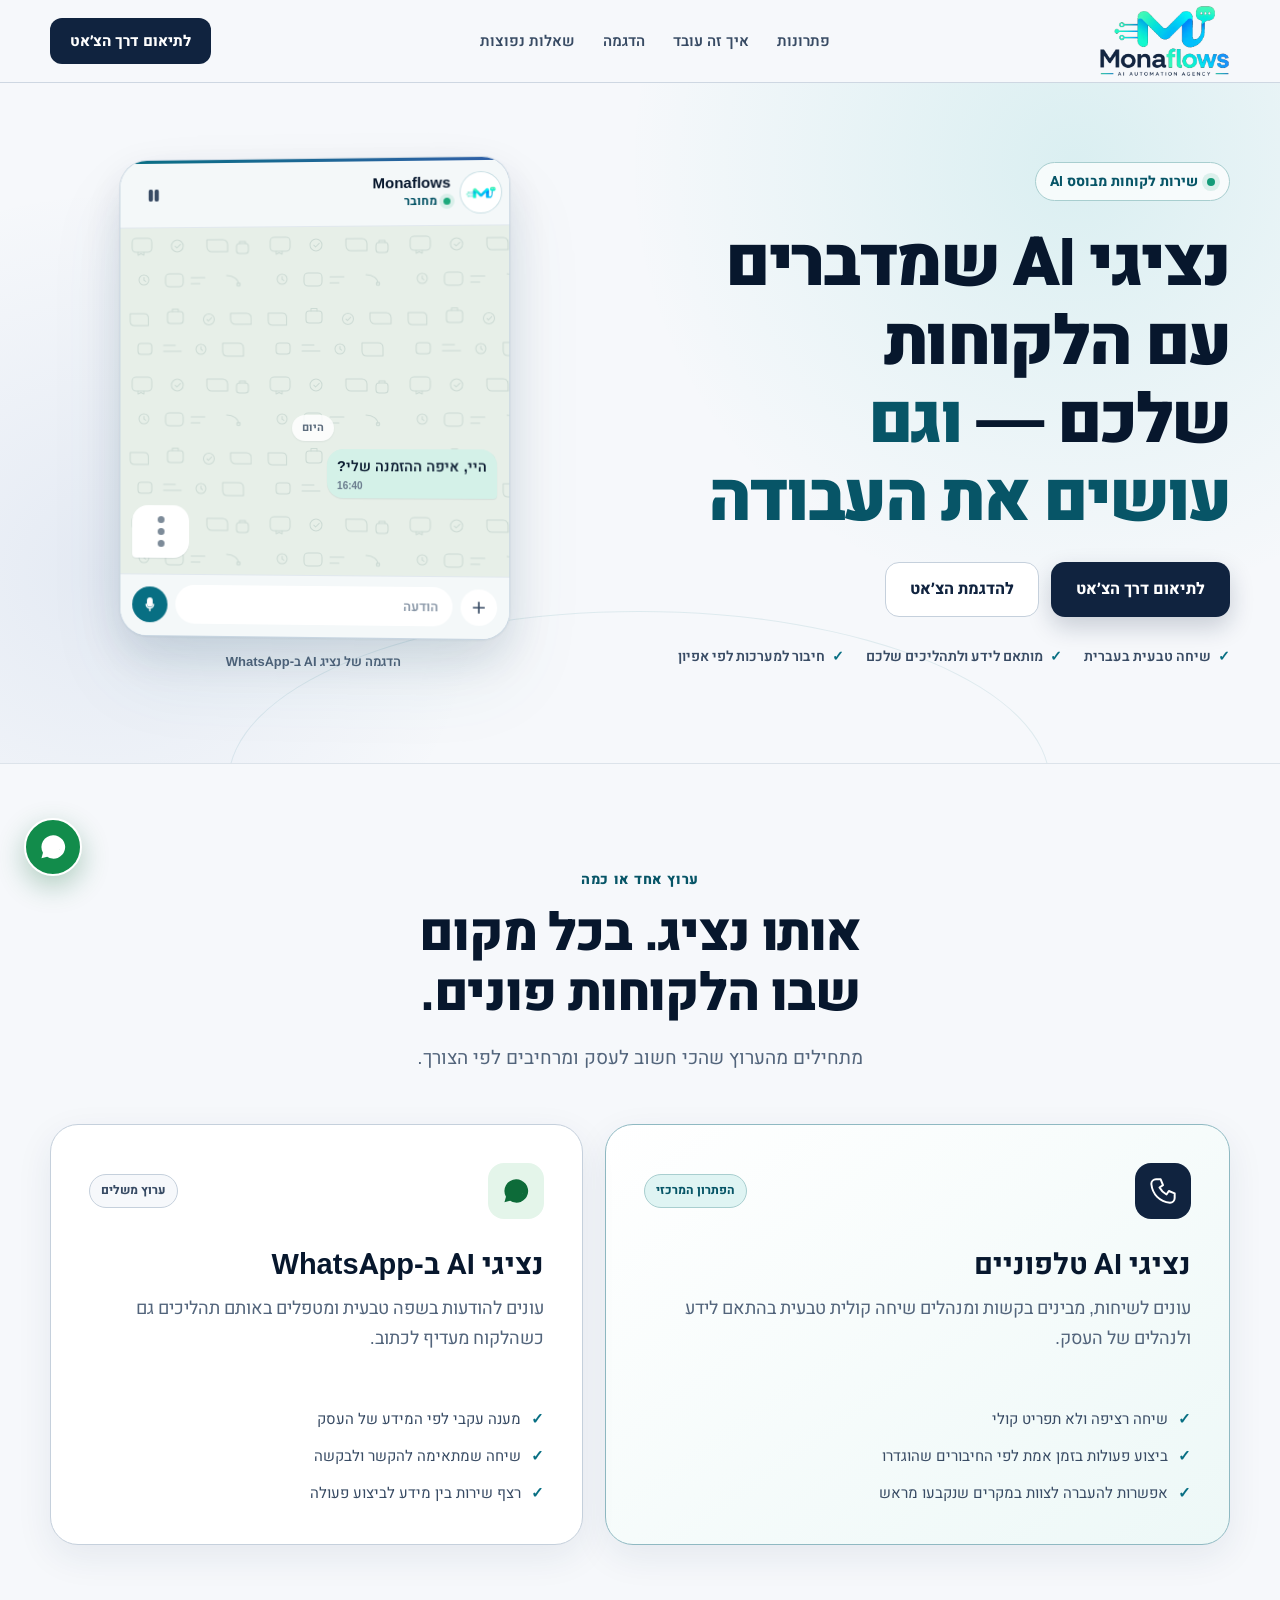
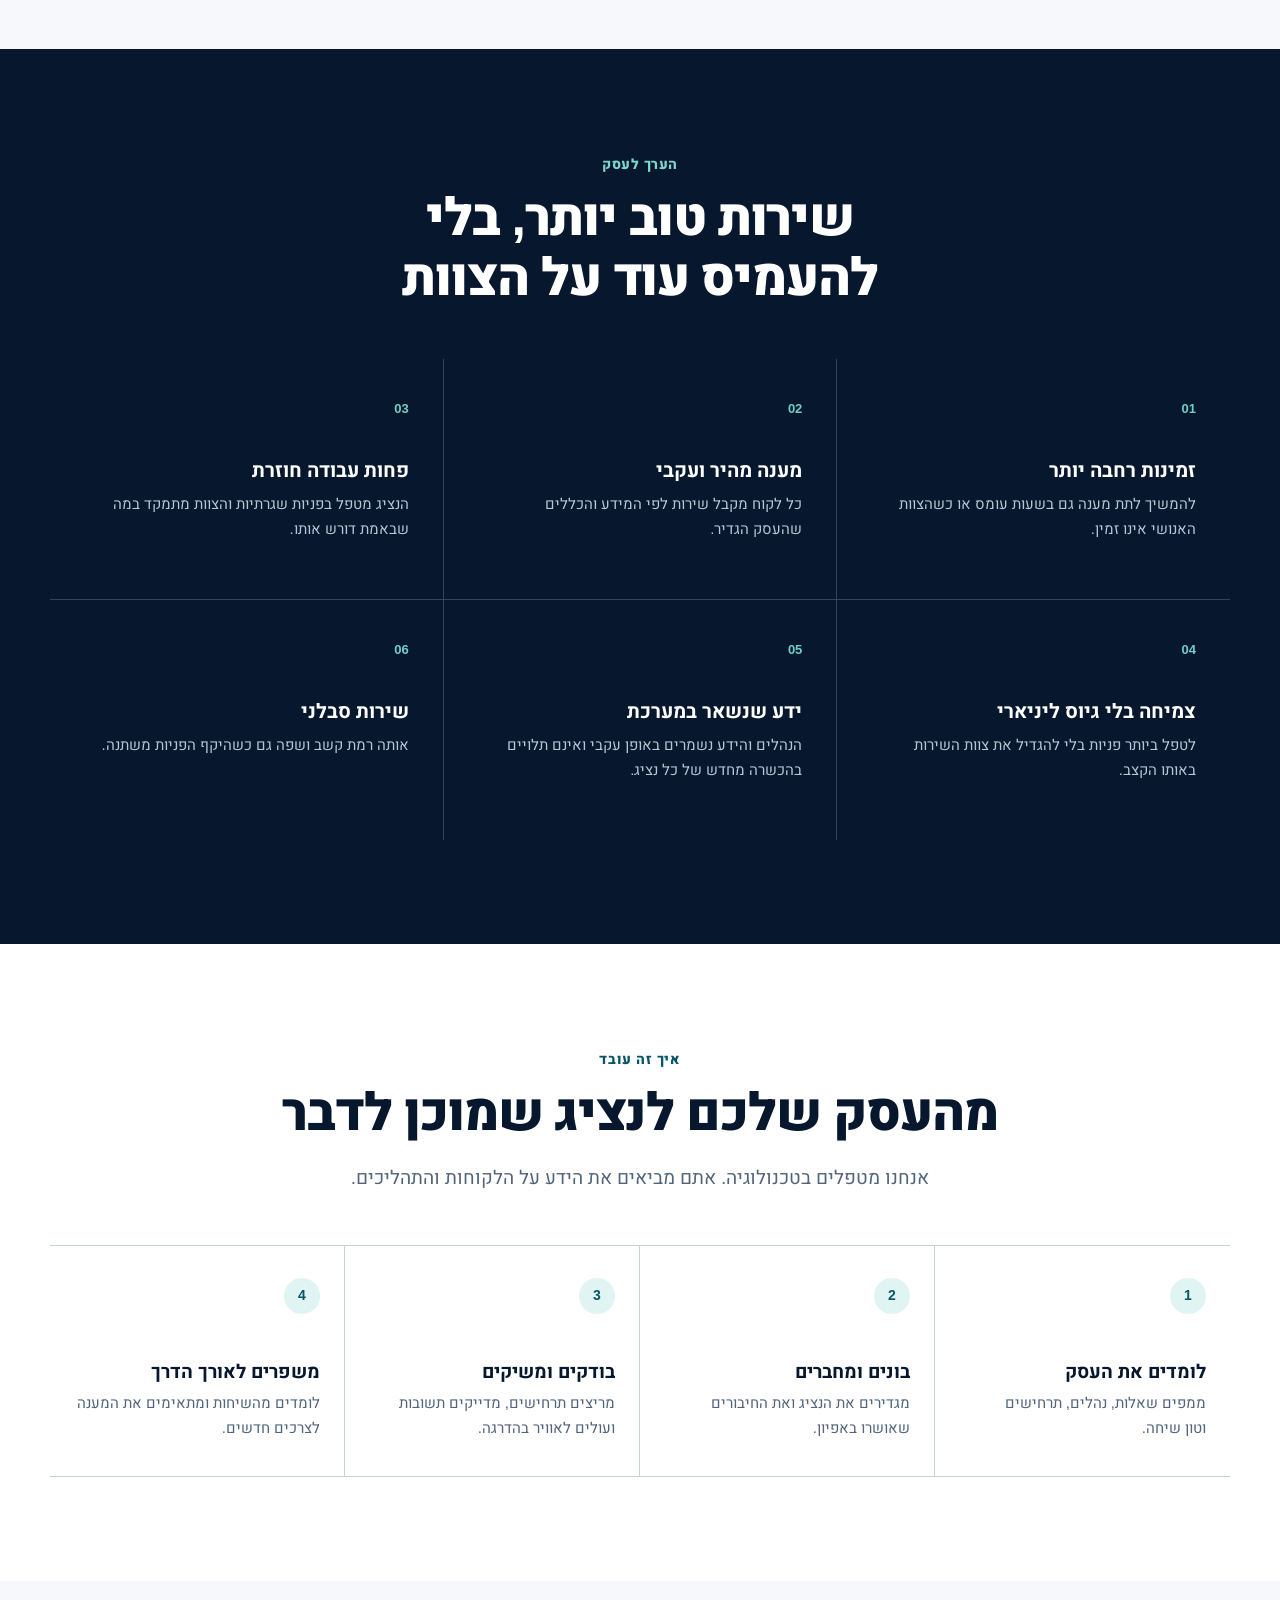
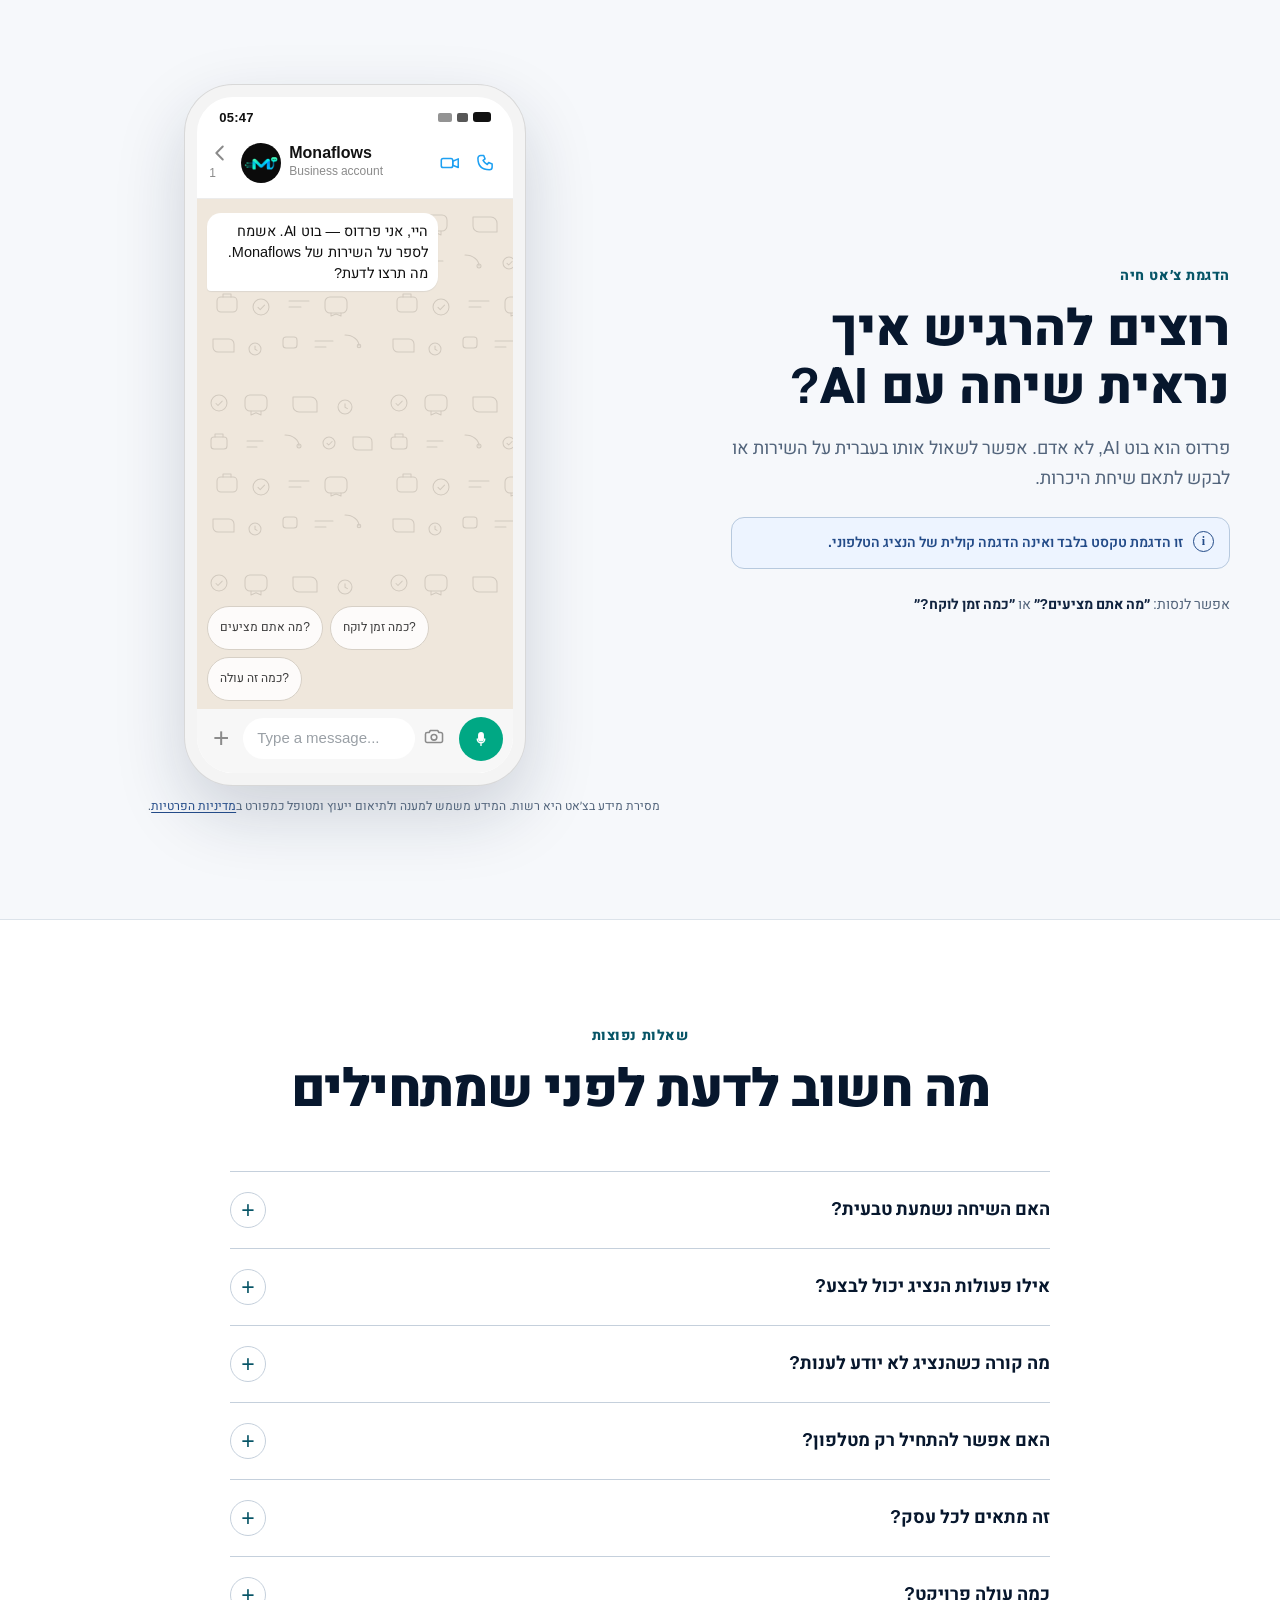
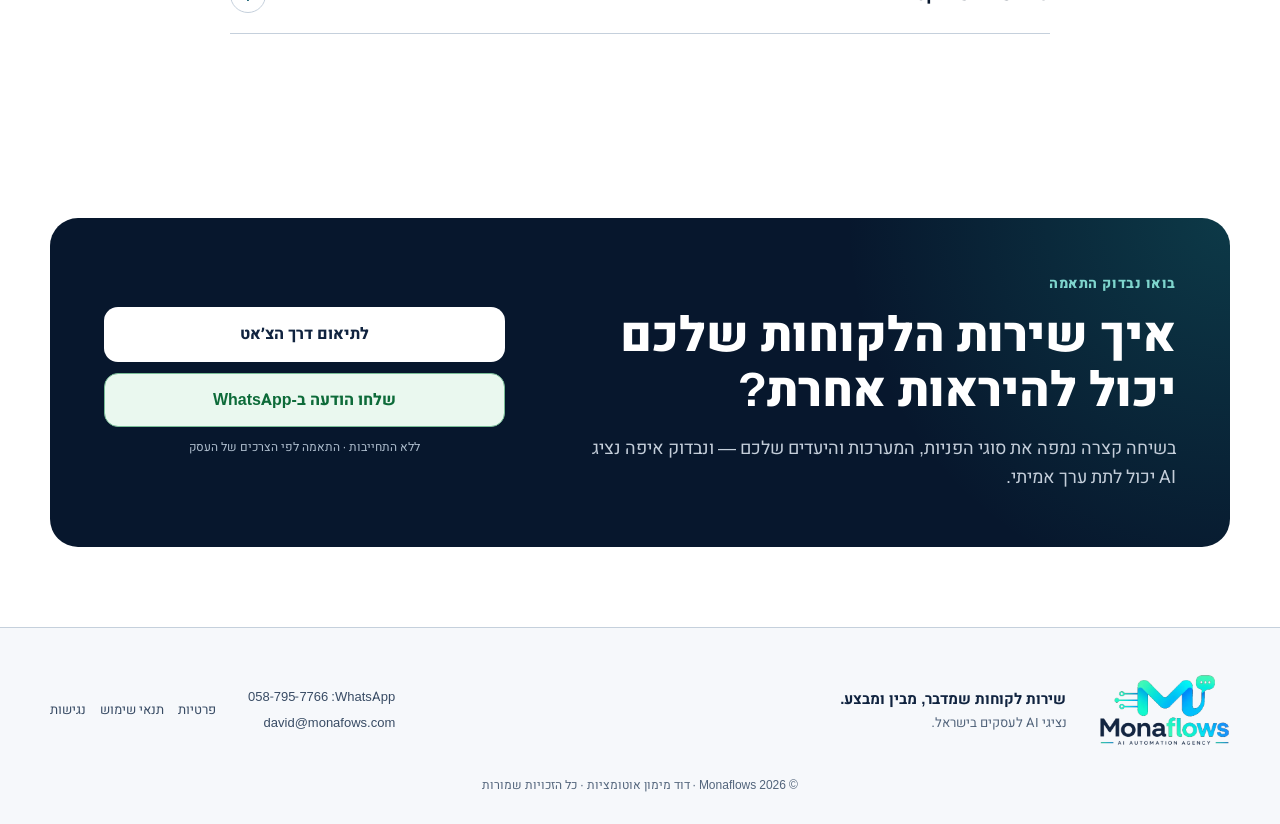
==== commit c735067a: "Keep the live bot demo on the page instead of opening a full-screen overlay. Co-authored-by: Cursor " ====
--- a/index.html
+++ b/index.html
@@ -198,10 +198,10 @@
               </span>
             </div>
             <div class="dh">
-              <button type="button" class="wa-phone-back" id="demoBackBtn" aria-label="חזרה מההדגמה">
-                <svg viewBox="0 0 24 24" aria-hidden="true"><path d="M15 5 8 12l7 7" fill="none" stroke="currentColor" stroke-width="2.2" stroke-linecap="round" stroke-linejoin="round"/></svg>
+              <span class="wa-phone-back" aria-hidden="true">
+                <svg viewBox="0 0 24 24"><path d="M15 5 8 12l7 7" fill="none" stroke="currentColor" stroke-width="2.2" stroke-linecap="round" stroke-linejoin="round"/></svg>
                 <span>1</span>
-              </button>
+              </span>
               <img class="cm-av" src="icon.png" alt="" width="40" height="40">
               <div>
                 <b>Monaflows</b>
@@ -234,7 +234,6 @@
             </form>
           </div>
         </div>
-        <p class="wa-phone-hint">לחצו על המסך כדי לפתוח את ההדגמה במסך מלא</p>
         <p class="chat-notice">מסירת מידע בצ׳אט היא רשות. המידע משמש למענה ולתיאום ייעוץ ומטופל כמפורט ב<a href="privacy.html">מדיניות הפרטיות</a>.</p>
       </div>
     </div>
@@ -304,10 +303,6 @@
 
 <script src="wa-demo.js"></script>
 
-<dialog id="chatDialog" closedby="any" aria-labelledby="chatDialogTitle">
-  <h2 id="chatDialogTitle" class="visually-hidden">הדגמת צ׳אט עם בוט AI</h2>
-</dialog>
-
 <script>
 const CONFIG = {
   API_BASE: "https://site--chatbotdemo--w9bgl48jpc64.code.run",
@@ -331,10 +326,7 @@
 })();
 
 (function(){
-  const dialog = document.getElementById("chatDialog");
-  const host = document.getElementById("demoHost");
   const box = document.getElementById("demoBox");
-  const back = document.getElementById("demoBackBtn");
   const clock = box.querySelector("[data-wa-clock]");
   function tickClock(){
     if(!clock) return;
@@ -343,43 +335,6 @@
   }
   tickClock();
   window.setInterval(tickClock,30000);
-  function openChat(){
-    if(dialog.open) return;
-    dialog.appendChild(box);
-    document.body.classList.add("wa-page-demo");
-    if(typeof dialog.showModal === "function") dialog.showModal();
-    else dialog.setAttribute("open","");
-    const input=document.getElementById("demoInput");
-    if(input) input.focus();
-  }
-  function closeChat(){
-    if(dialog.open) dialog.close();
-  }
-  dialog.addEventListener("close", ()=>{
-    document.body.classList.remove("wa-page-demo");
-    if(box.parentNode!==host) host.appendChild(box);
-  });
-  box.addEventListener("click", ()=>{
-    if(!dialog.open) openChat();
-  });
-  if(back) back.addEventListener("click", event=>{
-    event.preventDefault();
-    event.stopPropagation();
-    if(dialog.open) closeChat();
-    else openChat();
-  });
-  if (!("closedBy" in HTMLDialogElement.prototype)) {
-    dialog.addEventListener("click", event=>{
-      if(event.target!==dialog) return;
-      const rect=dialog.getBoundingClientRect();
-      const inside=rect.top<=event.clientY&&event.clientY<=rect.bottom&&rect.left<=event.clientX&&event.clientX<=rect.right;
-      if(!inside&&dialog.open) dialog.close();
-    });
-  }
-  window.openLiveDemo=openChat;
-  dialog.addEventListener("click", event=>{
-    if(event.target===dialog && dialog.open) dialog.close();
-  });
 })();
 
 (function(){
@@ -390,10 +345,9 @@
     });
     ["bookBtn","heroBookBtn","headerBookBtn","heroDemoBtn"].forEach(id=>{
       const button=document.getElementById(id);
-      if(button) button.addEventListener("click", event=>{
-        event.preventDefault();
-        if(window.openLiveDemo) window.openLiveDemo();
-        else if(window.bookViaBot) window.bookViaBot();
+      if(button) button.addEventListener("click", ()=>{
+        const input=document.getElementById("demoInput");
+        if(input) input.focus();
       });
     });
   }
@@ -492,7 +446,8 @@
   });
   input.addEventListener("focus",()=>setTimeout(()=>msgs.scrollTop=msgs.scrollHeight,400));
   window.bookViaBot=function(){
-    if(window.openLiveDemo) window.openLiveDemo();
+    const input=document.getElementById("demoInput");
+    if(input) input.focus();
   };
 })();
 </script>
--- a/site.css
+++ b/site.css
@@ -703,7 +703,6 @@
     0 0 0 1px #d8d8d8,
     0 28px 70px rgba(16,35,63,.18);
   direction:ltr;
-  cursor:pointer;
 }
 .wa-phone-status{
   display:flex;
@@ -743,10 +742,8 @@
   padding:4px 2px;
   font-size:20px;
   font-weight:600;
-  cursor:pointer;
 }
 .wa-phone-back svg{width:22px;height:22px;display:block}
-.wa-phone-back:focus-visible{outline:2px solid var(--primary);outline-offset:2px}
 .cm-av{
   width:40px;
   height:40px;
@@ -819,6 +816,7 @@
 .dtyping span:nth-child(2){animation-delay:.2s}
 .dtyping span:nth-child(3){animation-delay:.4s}
 .dquick{display:flex;flex-wrap:wrap;gap:7px;padding:8px 10px;background:#efe7dc}
+.dquick[hidden]{display:none}
 .dquick button{
   min-height:44px;
   border:1px solid #d7d0c6;
@@ -882,14 +880,7 @@
 .wa-send .wa-icon-go,
 #demoForm.has-text .wa-icon-mic{display:none}
 #demoForm.has-text .wa-icon-go{display:block}
-.wa-phone-hint{
-  margin-block-start:12px;
-  color:var(--muted);
-  font-size:13px;
-  font-weight:600;
-  text-align:center;
-}
-.chat-notice{margin-block-start:10px;font-size:12px;line-height:1.55}
+.chat-notice{margin-block-start:12px;font-size:12px;line-height:1.55}
 .chat-notice a{color:var(--blue-dark);text-decoration:underline;text-underline-offset:2px}
 
 /* FAQ */
@@ -979,31 +970,6 @@
 }
 .wa-float:hover{transform:scale(1.06)}
 .wa-float svg{fill:currentColor;stroke:none}
-
-/* Dialog */
-#chatDialog{
-  width:100%;
-  height:100dvh;
-  max-width:none;
-  max-height:none;
-  margin:0;
-  border:0;
-  background:#000;
-  padding:0;
-}
-#chatDialog::backdrop{background:#000}
-#chatDialog[open]{
-  display:grid;
-  place-items:center;
-}
-#chatDialog #demoBox{
-  width:min(100% - 32px, 390px);
-  height:min(calc(100dvh - 48px), 800px);
-  max-height:100%;
-  cursor:default;
-}
-body.wa-page-demo{overflow:hidden}
-body.wa-page-demo .wa-float{display:none}
 
 @keyframes typing{0%,60%,100%{opacity:.3;transform:translateY(0)}30%{opacity:1;transform:translateY(-3px)}}
 @keyframes wa-typing{0%,60%,100%{opacity:.35;transform:translateY(0)}30%{opacity:1;transform:translateY(-2px)}}
@@ -1081,13 +1047,6 @@
   .footer-summary,.contact,.legal{grid-column:auto}
   .legal{justify-content:center}
   .wa-float{inset-inline-end:16px;inset-block-end:16px;width:54px;height:54px}
-  #chatDialog #demoBox{
-    width:100%;
-    height:100dvh;
-    border:0;
-    border-radius:0;
-    box-shadow:none;
-  }
 }
 
 @media (prefers-reduced-motion:reduce){
